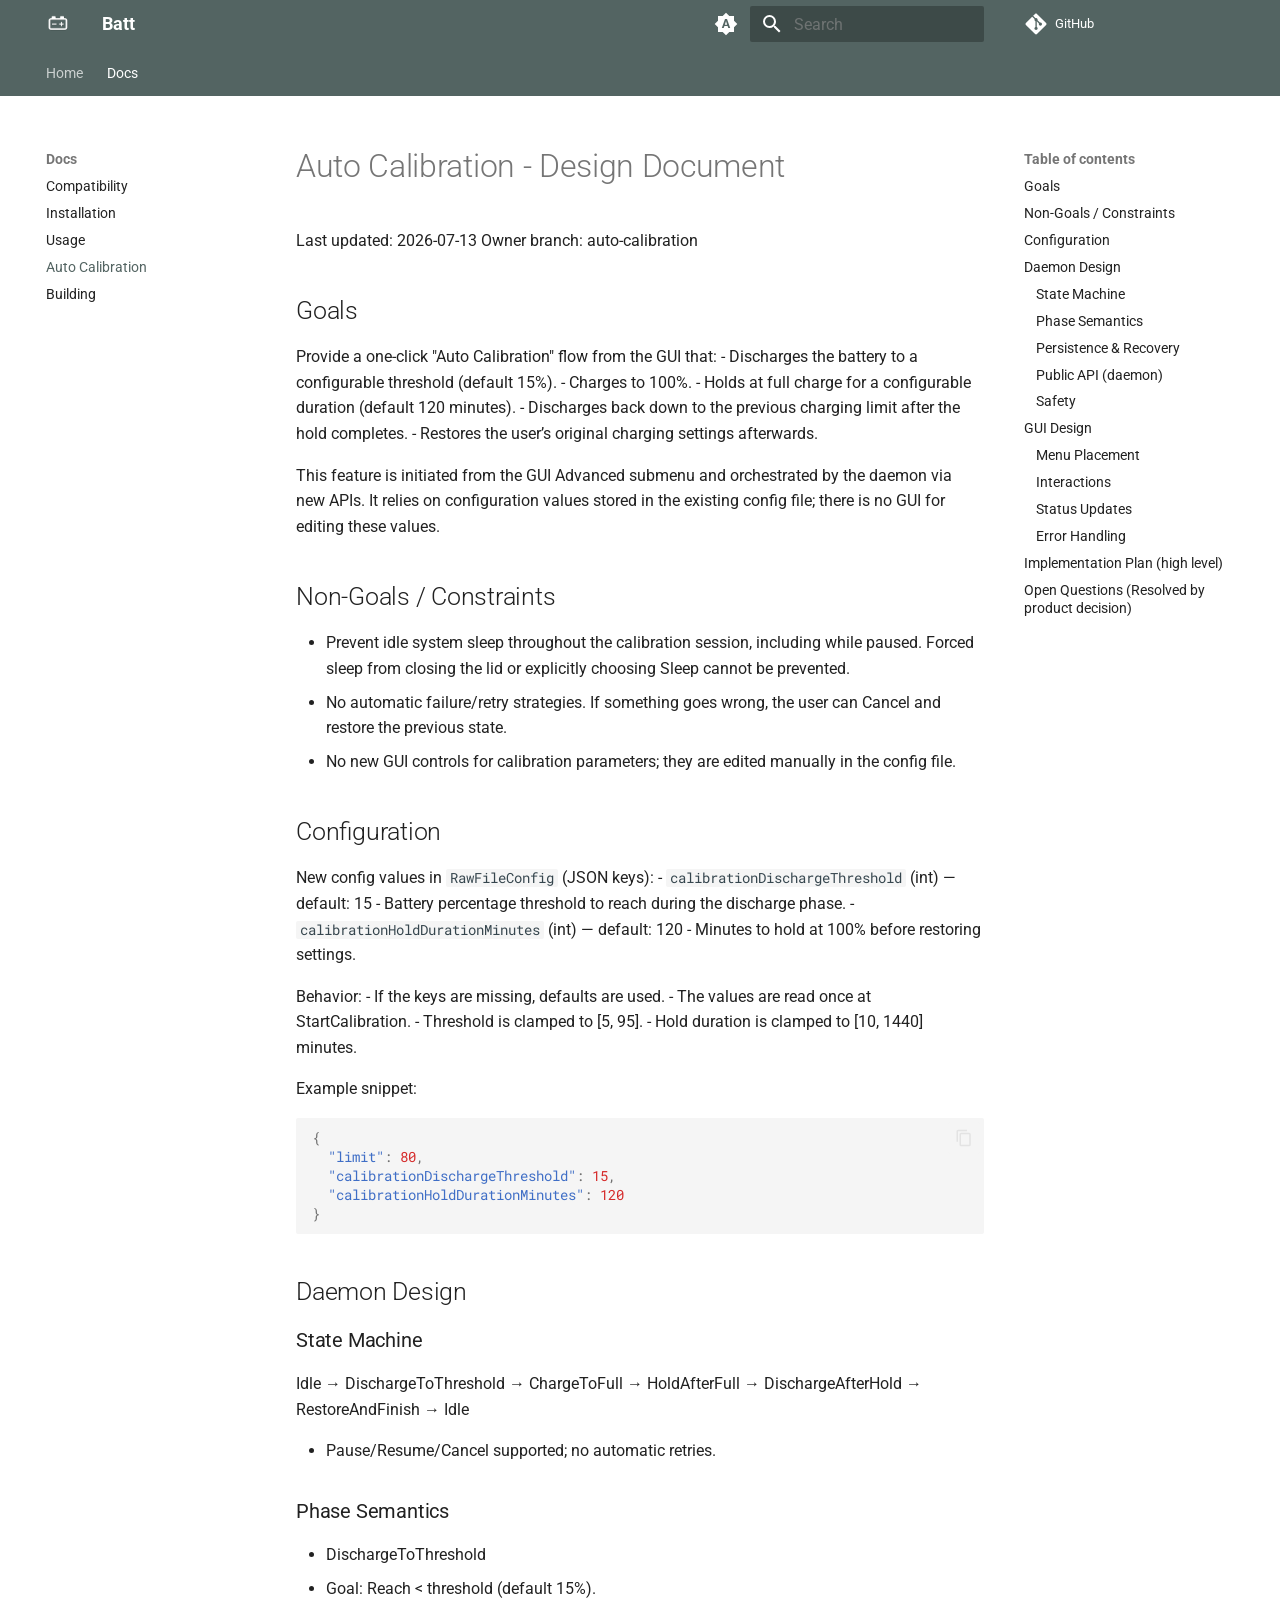
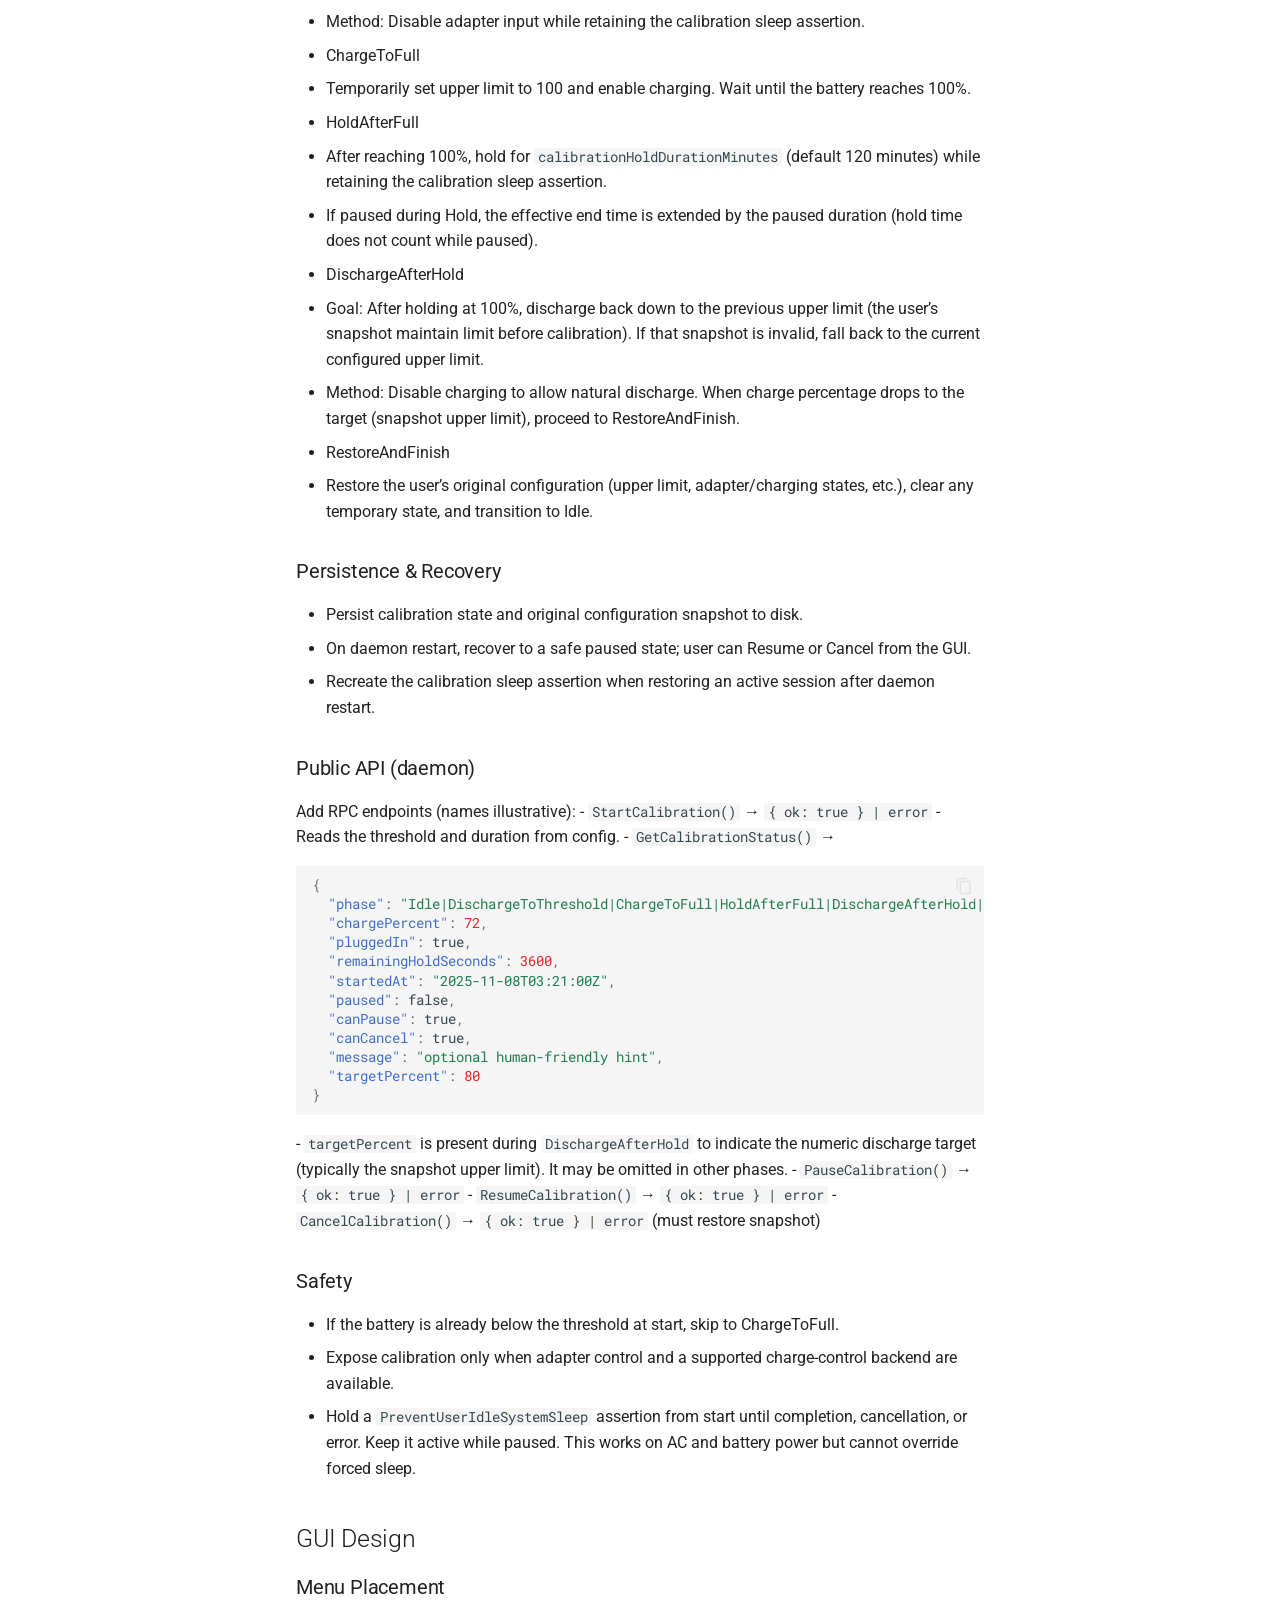
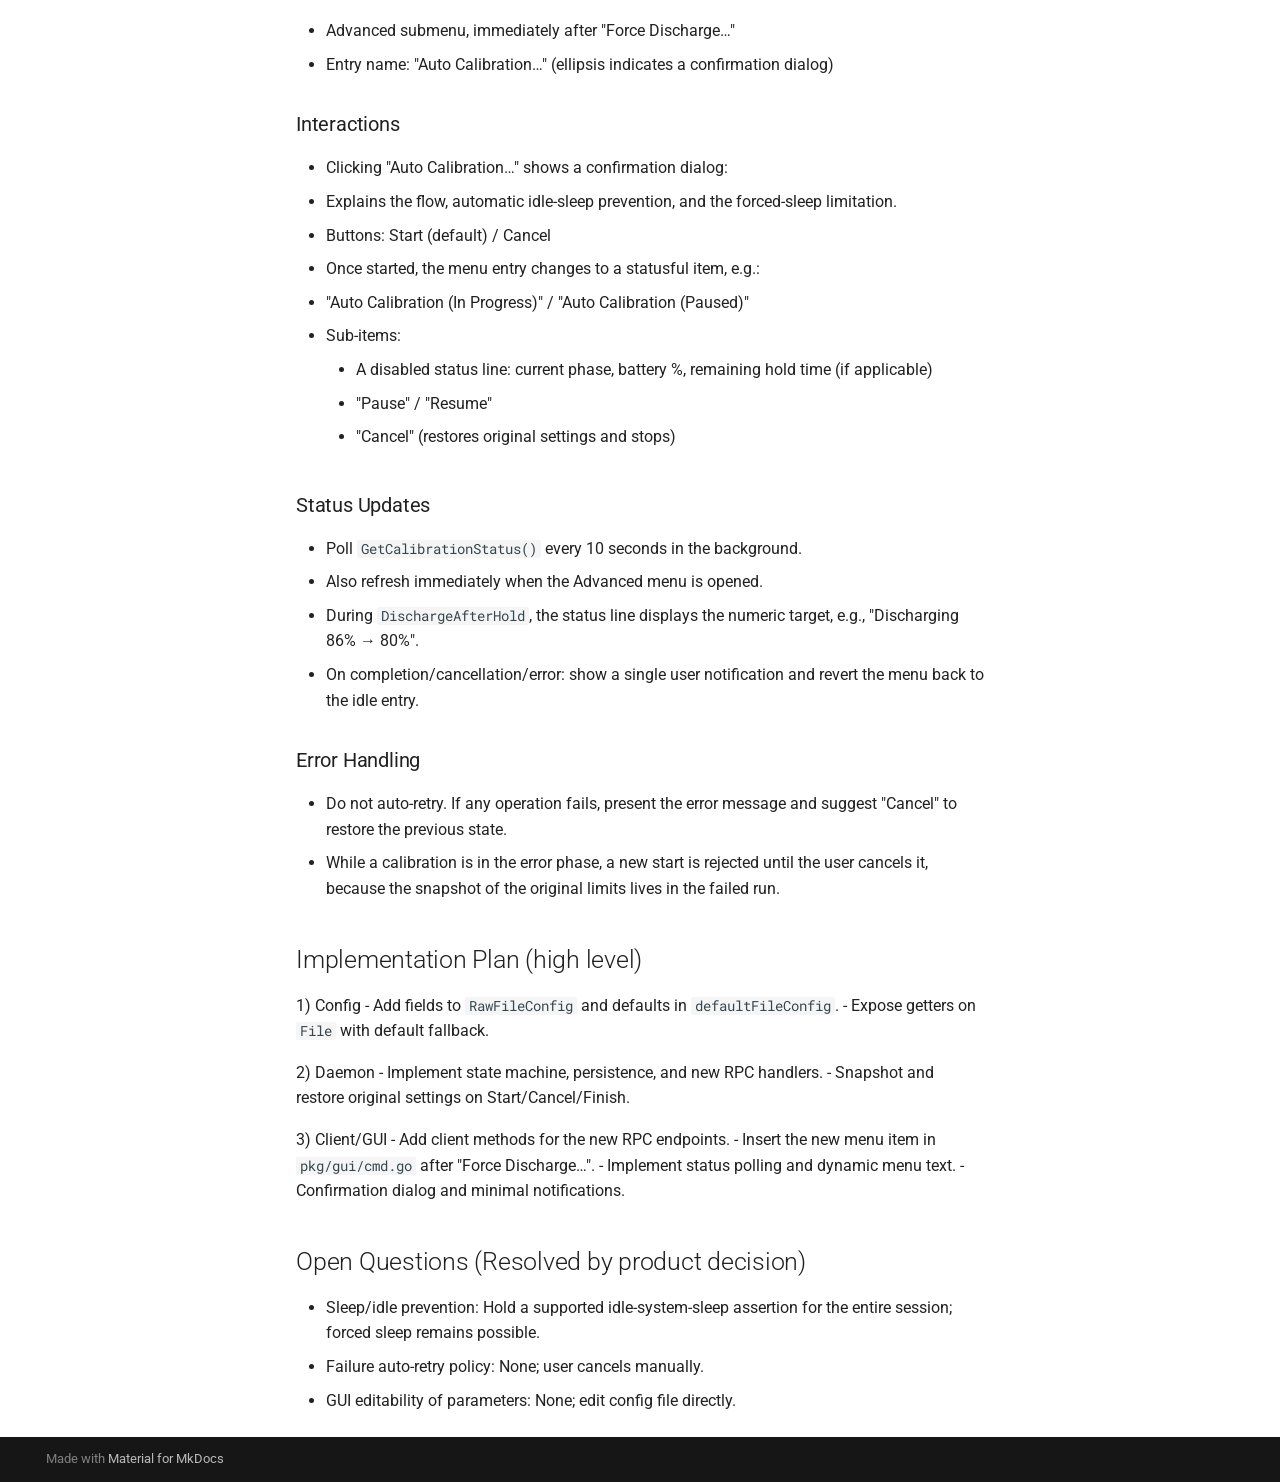
==== auto-calibration/index.html @ 2cc10c05 "Deployed d379f4d with MkDocs version: 1.6.1" ====
<!doctype html>
<html lang="en" class="no-js">
  <head>
    
      <meta charset="utf-8">
      <meta name="viewport" content="width=device-width,initial-scale=1">
      
        <meta name="description" content="Batt Docs">
      
      
        <meta name="author" content="charlie0129">
      
      
      
        <link rel="prev" href="../usage/">
      
      
        <link rel="next" href="../building/">
      
      
        
      
      
      <link rel="icon" href="../assets/icon.png">
      <meta name="generator" content="mkdocs-1.6.1, mkdocs-material-9.8.0">
    
    
      
        <title>Auto Calibration - Batt</title>
      
    
    
      <link rel="stylesheet" href="../assets/stylesheets/main.57a0d79d.min.css">
      
        
        <link rel="stylesheet" href="../assets/stylesheets/palette.fb2fffe2.min.css">
      
      


    
    
      
    
    
      
        
        
        <link rel="preconnect" href="https://fonts.gstatic.com" crossorigin>
        <link rel="stylesheet" href="https://fonts.googleapis.com/css?family=Roboto:300,300i,400,400i,700,700i%7CRoboto+Mono:400,400i,700,700i&display=fallback">
        <style>:root{--md-text-font:"Roboto";--md-code-font:"Roboto Mono"}</style>
      
    
    
      <link rel="stylesheet" href="../assets/stylesheets/extra.css">
    
    <script>__md_scope=new URL("..",location),__md_hash=e=>[...e].reduce(((e,_)=>(e<<5)-e+_.charCodeAt(0)),0),__md_get=(e,_=localStorage,t=__md_scope)=>JSON.parse(_.getItem(t.pathname+"."+e)),__md_set=(e,_,t=localStorage,a=__md_scope)=>{try{t.setItem(a.pathname+"."+e,JSON.stringify(_))}catch(e){}}</script>
    
      

    
    
  </head>
  
  
    
    
      
    
    
    
    
    <body dir="ltr" data-md-color-scheme="default" data-md-color-primary="custom" data-md-color-accent="custom">
  
    
    <input class="md-toggle" data-md-toggle="drawer" type="checkbox" id="__drawer" autocomplete="off">
    <input class="md-toggle" data-md-toggle="search" type="checkbox" id="__search" autocomplete="off">
    <label class="md-overlay" for="__drawer"></label>
    <div data-md-component="skip">
      
        
        <a href="#auto-calibration-design-document" class="md-skip">
          Skip to content
        </a>
      
    </div>
    <div data-md-component="announce">
      
    </div>
    
    
      

<header class="md-header" data-md-component="header">
  <nav class="md-header__inner md-grid" aria-label="Header">
    <a href=".." title="Batt" class="md-header__button md-logo" aria-label="Batt" data-md-component="logo">
      
  <img src="../assets/icon.png" alt="logo">

    </a>
    <label class="md-header__button md-icon" for="__drawer">
      
      <svg xmlns="http://www.w3.org/2000/svg" viewBox="0 0 24 24"><path d="M3 6h18v2H3zm0 5h18v2H3zm0 5h18v2H3z"/></svg>
    </label>
    <div class="md-header__title" data-md-component="header-title">
      <div class="md-header__ellipsis">
        <div class="md-header__topic">
          <span class="md-ellipsis">
            Batt
          </span>
        </div>
        <div class="md-header__topic" data-md-component="header-topic">
          <span class="md-ellipsis">
            
              Auto Calibration
            
          </span>
        </div>
      </div>
    </div>
    
      
        <form class="md-header__option" data-md-component="palette">
  
    
    
    
    <input class="md-option" data-md-color-media="(prefers-color-scheme)" data-md-color-scheme="default" data-md-color-primary="custom" data-md-color-accent="custom"  aria-label="Switch to light mode"  type="radio" name="__palette" id="__palette_0">
    
      <label class="md-header__button md-icon" title="Switch to light mode" for="__palette_1" hidden>
        <svg xmlns="http://www.w3.org/2000/svg" viewBox="0 0 24 24"><path d="m14.3 16-.7-2h-3.2l-.7 2H7.8L11 7h2l3.2 9zM20 8.69V4h-4.69L12 .69 8.69 4H4v4.69L.69 12 4 15.31V20h4.69L12 23.31 15.31 20H20v-4.69L23.31 12zm-9.15 3.96h2.3L12 9z"/></svg>
      </label>
    
  
    
    
    
    <input class="md-option" data-md-color-media="(prefers-color-scheme: light)" data-md-color-scheme="default" data-md-color-primary="custom" data-md-color-accent="custom"  aria-label="Switch to dark mode"  type="radio" name="__palette" id="__palette_1">
    
      <label class="md-header__button md-icon" title="Switch to dark mode" for="__palette_2" hidden>
        <svg xmlns="http://www.w3.org/2000/svg" viewBox="0 0 24 24"><path d="M12 8a4 4 0 0 0-4 4 4 4 0 0 0 4 4 4 4 0 0 0 4-4 4 4 0 0 0-4-4m0 10a6 6 0 0 1-6-6 6 6 0 0 1 6-6 6 6 0 0 1 6 6 6 6 0 0 1-6 6m8-9.31V4h-4.69L12 .69 8.69 4H4v4.69L.69 12 4 15.31V20h4.69L12 23.31 15.31 20H20v-4.69L23.31 12z"/></svg>
      </label>
    
  
    
    
    
    <input class="md-option" data-md-color-media="(prefers-color-scheme: dark)" data-md-color-scheme="batt" data-md-color-primary="custom" data-md-color-accent="custom"  aria-label="Switch to system preference"  type="radio" name="__palette" id="__palette_2">
    
      <label class="md-header__button md-icon" title="Switch to system preference" for="__palette_0" hidden>
        <svg xmlns="http://www.w3.org/2000/svg" viewBox="0 0 24 24"><path d="M12 18c-.89 0-1.74-.2-2.5-.55C11.56 16.5 13 14.42 13 12s-1.44-4.5-3.5-5.45C10.26 6.2 11.11 6 12 6a6 6 0 0 1 6 6 6 6 0 0 1-6 6m8-9.31V4h-4.69L12 .69 8.69 4H4v4.69L.69 12 4 15.31V20h4.69L12 23.31 15.31 20H20v-4.69L23.31 12z"/></svg>
      </label>
    
  
</form>
      
    
    
      <script>var palette=__md_get("__palette");if(palette&&palette.color){if("(prefers-color-scheme)"===palette.color.media){var media=matchMedia("(prefers-color-scheme: light)"),input=document.querySelector(media.matches?"[data-md-color-media='(prefers-color-scheme: light)']":"[data-md-color-media='(prefers-color-scheme: dark)']");palette.color.media=input.getAttribute("data-md-color-media"),palette.color.scheme=input.getAttribute("data-md-color-scheme"),palette.color.primary=input.getAttribute("data-md-color-primary"),palette.color.accent=input.getAttribute("data-md-color-accent")}for(var[key,value]of Object.entries(palette.color))document.body.setAttribute("data-md-color-"+key,value)}</script>
    
    
    
      
      
        <label class="md-header__button md-icon" for="__search">
          
          <svg xmlns="http://www.w3.org/2000/svg" viewBox="0 0 24 24"><path d="M9.5 3A6.5 6.5 0 0 1 16 9.5c0 1.61-.59 3.09-1.56 4.23l.27.27h.79l5 5-1.5 1.5-5-5v-.79l-.27-.27A6.52 6.52 0 0 1 9.5 16 6.5 6.5 0 0 1 3 9.5 6.5 6.5 0 0 1 9.5 3m0 2C7 5 5 7 5 9.5S7 14 9.5 14 14 12 14 9.5 12 5 9.5 5"/></svg>
        </label>
        <div class="md-search" data-md-component="search" role="dialog">
  <label class="md-search__overlay" for="__search"></label>
  <div class="md-search__inner" role="search">
    <form class="md-search__form" name="search">
      <input type="text" class="md-search__input" name="query" aria-label="Search" placeholder="Search" autocapitalize="off" autocorrect="off" autocomplete="off" spellcheck="false" data-md-component="search-query" required>
      <label class="md-search__icon md-icon" for="__search">
        
        <svg xmlns="http://www.w3.org/2000/svg" viewBox="0 0 24 24"><path d="M9.5 3A6.5 6.5 0 0 1 16 9.5c0 1.61-.59 3.09-1.56 4.23l.27.27h.79l5 5-1.5 1.5-5-5v-.79l-.27-.27A6.52 6.52 0 0 1 9.5 16 6.5 6.5 0 0 1 3 9.5 6.5 6.5 0 0 1 9.5 3m0 2C7 5 5 7 5 9.5S7 14 9.5 14 14 12 14 9.5 12 5 9.5 5"/></svg>
        
        <svg xmlns="http://www.w3.org/2000/svg" viewBox="0 0 24 24"><path d="M20 11v2H8l5.5 5.5-1.42 1.42L4.16 12l7.92-7.92L13.5 5.5 8 11z"/></svg>
      </label>
      <nav class="md-search__options" aria-label="Search">
        
        <button type="reset" class="md-search__icon md-icon" title="Clear" aria-label="Clear" tabindex="-1">
          
          <svg xmlns="http://www.w3.org/2000/svg" viewBox="0 0 24 24"><path d="M19 6.41 17.59 5 12 10.59 6.41 5 5 6.41 10.59 12 5 17.59 6.41 19 12 13.41 17.59 19 19 17.59 13.41 12z"/></svg>
        </button>
      </nav>
      
        <div class="md-search__suggest" data-md-component="search-suggest"></div>
      
    </form>
    <div class="md-search__output">
      <div class="md-search__scrollwrap" tabindex="0" data-md-scrollfix>
        <div class="md-search-result" data-md-component="search-result">
          <div class="md-search-result__meta">
            Initializing search
          </div>
          <ol class="md-search-result__list" role="presentation"></ol>
        </div>
      </div>
    </div>
  </div>
</div>
      
    
    
      <div class="md-header__source">
        <a href="https://github.com/charlie0129/batt" title="Go to repository" class="md-source" data-md-component="source">
  <div class="md-source__icon md-icon">
    
    <svg xmlns="http://www.w3.org/2000/svg" viewBox="0 0 448 512"><!--! Font Awesome Free 7.1.0 by @fontawesome - https://fontawesome.com License - https://fontawesome.com/license/free (Icons: CC BY 4.0, Fonts: SIL OFL 1.1, Code: MIT License) Copyright 2025 Fonticons, Inc.--><path d="M439.6 236.1 244 40.5c-5.4-5.5-12.8-8.5-20.4-8.5s-15 3-20.4 8.4L162.5 81l51.5 51.5c27.1-9.1 52.7 16.8 43.4 43.7l49.7 49.7c34.2-11.8 61.2 31 35.5 56.7-26.5 26.5-70.2-2.9-56-37.3L240.3 199v121.9c25.3 12.5 22.3 41.8 9.1 55-6.4 6.4-15.2 10.1-24.3 10.1s-17.8-3.6-24.3-10.1c-17.6-17.6-11.1-46.9 11.2-56v-123c-20.8-8.5-24.6-30.7-18.6-45L142.6 101 8.5 235.1C3 240.6 0 247.9 0 255.5s3 15 8.5 20.4l195.6 195.7c5.4 5.4 12.7 8.4 20.4 8.4s15-3 20.4-8.4l194.7-194.7c5.4-5.4 8.4-12.8 8.4-20.4s-3-15-8.4-20.4"/></svg>
  </div>
  <div class="md-source__repository">
    GitHub
  </div>
</a>
      </div>
    
  </nav>
  
</header>
    
    <div class="md-container" data-md-component="container">
      
      
        
          
            
<nav class="md-tabs" aria-label="Tabs" data-md-component="tabs">
  <div class="md-grid">
    <ul class="md-tabs__list">
      
        
  
  
  
  
    
    
      <li class="md-tabs__item">
        <a href=".." class="md-tabs__link">
          
  
  
  Home

        </a>
      </li>
    
  

      
        
  
  
  
    
  
  
    
    
      <li class="md-tabs__item md-tabs__item--active">
        <a href="../compatibility/" class="md-tabs__link">
          
  
  
  Docs

        </a>
      </li>
    
  

      
    </ul>
  </div>
</nav>
          
        
      
      <main class="md-main" data-md-component="main">
        <div class="md-main__inner md-grid">
          
            
              
              <div class="md-sidebar md-sidebar--primary" data-md-component="sidebar" data-md-type="navigation" >
                <div class="md-sidebar__scrollwrap">
                  <div class="md-sidebar__inner">
                    


  


<nav class="md-nav md-nav--primary md-nav--lifted" aria-label="Navigation" data-md-level="0">
  <label class="md-nav__title" for="__drawer">
    <a href=".." title="Batt" class="md-nav__button md-logo" aria-label="Batt" data-md-component="logo">
      
  <img src="../assets/icon.png" alt="logo">

    </a>
    Batt
  </label>
  
    <div class="md-nav__source">
      <a href="https://github.com/charlie0129/batt" title="Go to repository" class="md-source" data-md-component="source">
  <div class="md-source__icon md-icon">
    
    <svg xmlns="http://www.w3.org/2000/svg" viewBox="0 0 448 512"><!--! Font Awesome Free 7.1.0 by @fontawesome - https://fontawesome.com License - https://fontawesome.com/license/free (Icons: CC BY 4.0, Fonts: SIL OFL 1.1, Code: MIT License) Copyright 2025 Fonticons, Inc.--><path d="M439.6 236.1 244 40.5c-5.4-5.5-12.8-8.5-20.4-8.5s-15 3-20.4 8.4L162.5 81l51.5 51.5c27.1-9.1 52.7 16.8 43.4 43.7l49.7 49.7c34.2-11.8 61.2 31 35.5 56.7-26.5 26.5-70.2-2.9-56-37.3L240.3 199v121.9c25.3 12.5 22.3 41.8 9.1 55-6.4 6.4-15.2 10.1-24.3 10.1s-17.8-3.6-24.3-10.1c-17.6-17.6-11.1-46.9 11.2-56v-123c-20.8-8.5-24.6-30.7-18.6-45L142.6 101 8.5 235.1C3 240.6 0 247.9 0 255.5s3 15 8.5 20.4l195.6 195.7c5.4 5.4 12.7 8.4 20.4 8.4s15-3 20.4-8.4l194.7-194.7c5.4-5.4 8.4-12.8 8.4-20.4s-3-15-8.4-20.4"/></svg>
  </div>
  <div class="md-source__repository">
    GitHub
  </div>
</a>
    </div>
  
  <ul class="md-nav__list" data-md-scrollfix>
    
      
      
  
  
  
  
    
    
    
    
      
      
        
      
    
    
    <li class="md-nav__item md-nav__item--nested">
      
        
        
        <input class="md-nav__toggle md-toggle " type="checkbox" id="__nav_1" >
        
          
          <label class="md-nav__link" for="__nav_1" id="__nav_1_label" tabindex="0">
            
  
  
  <span class="md-ellipsis">
    
  
    Home
  

    
  </span>
  
  

            <span class="md-nav__icon md-icon"></span>
          </label>
        
        <nav class="md-nav" data-md-level="1" aria-labelledby="__nav_1_label" aria-expanded="false">
          <label class="md-nav__title" for="__nav_1">
            <span class="md-nav__icon md-icon"></span>
            
  
    Home
  

          </label>
          <ul class="md-nav__list" data-md-scrollfix>
            
              
                
  
  
  
  
    <li class="md-nav__item">
      <a href=".." class="md-nav__link">
        
  
  
  <span class="md-ellipsis">
    
  
    Batt
  

    
  </span>
  
  

      </a>
    </li>
  

              
            
              
                
  
  
  
  
    <li class="md-nav__item">
      <a href="../compatibility/" class="md-nav__link">
        
  
  
  <span class="md-ellipsis">
    
  
    Compatibility
  

    
  </span>
  
  

      </a>
    </li>
  

              
            
              
                
  
  
  
  
    <li class="md-nav__item">
      <a href="../installation/" class="md-nav__link">
        
  
  
  <span class="md-ellipsis">
    
  
    Installation
  

    
  </span>
  
  

      </a>
    </li>
  

              
            
              
                
  
  
  
  
    <li class="md-nav__item">
      <a href="../usage/" class="md-nav__link">
        
  
  
  <span class="md-ellipsis">
    
  
    Usage
  

    
  </span>
  
  

      </a>
    </li>
  

              
            
              
                
  
  
  
  
    <li class="md-nav__item">
      <a href="../building/" class="md-nav__link">
        
  
  
  <span class="md-ellipsis">
    
  
    Building
  

    
  </span>
  
  

      </a>
    </li>
  

              
            
              
                
  
  
  
  
    <li class="md-nav__item">
      <a href="../faq/" class="md-nav__link">
        
  
  
  <span class="md-ellipsis">
    
  
    FAQ
  

    
  </span>
  
  

      </a>
    </li>
  

              
            
              
                
  
  
  
  
    <li class="md-nav__item">
      <a href="../comparison/" class="md-nav__link">
        
  
  
  <span class="md-ellipsis">
    
  
    Comparison
  

    
  </span>
  
  

      </a>
    </li>
  

              
            
          </ul>
        </nav>
      
    </li>
  

    
      
      
  
  
    
  
  
  
    
    
    
    
      
        
        
      
      
        
      
    
    
    <li class="md-nav__item md-nav__item--active md-nav__item--section md-nav__item--nested">
      
        
        
        <input class="md-nav__toggle md-toggle " type="checkbox" id="__nav_2" checked>
        
          
          <label class="md-nav__link" for="__nav_2" id="__nav_2_label" tabindex="">
            
  
  
  <span class="md-ellipsis">
    
  
    Docs
  

    
  </span>
  
  

            <span class="md-nav__icon md-icon"></span>
          </label>
        
        <nav class="md-nav" data-md-level="1" aria-labelledby="__nav_2_label" aria-expanded="true">
          <label class="md-nav__title" for="__nav_2">
            <span class="md-nav__icon md-icon"></span>
            
  
    Docs
  

          </label>
          <ul class="md-nav__list" data-md-scrollfix>
            
              
                
  
  
  
  
    <li class="md-nav__item">
      <a href="../compatibility/" class="md-nav__link">
        
  
  
  <span class="md-ellipsis">
    
  
    Compatibility
  

    
  </span>
  
  

      </a>
    </li>
  

              
            
              
                
  
  
  
  
    <li class="md-nav__item">
      <a href="../installation/" class="md-nav__link">
        
  
  
  <span class="md-ellipsis">
    
  
    Installation
  

    
  </span>
  
  

      </a>
    </li>
  

              
            
              
                
  
  
  
  
    <li class="md-nav__item">
      <a href="../usage/" class="md-nav__link">
        
  
  
  <span class="md-ellipsis">
    
  
    Usage
  

    
  </span>
  
  

      </a>
    </li>
  

              
            
              
                
  
  
    
  
  
  
    <li class="md-nav__item md-nav__item--active">
      
      <input class="md-nav__toggle md-toggle" type="checkbox" id="__toc">
      
      
        
      
      
        <label class="md-nav__link md-nav__link--active" for="__toc">
          
  
  
  <span class="md-ellipsis">
    
  
    Auto Calibration
  

    
  </span>
  
  

          <span class="md-nav__icon md-icon"></span>
        </label>
      
      <a href="./" class="md-nav__link md-nav__link--active">
        
  
  
  <span class="md-ellipsis">
    
  
    Auto Calibration
  

    
  </span>
  
  

      </a>
      
        

<nav class="md-nav md-nav--secondary" aria-label="Table of contents">
  
  
  
    
  
  
    <label class="md-nav__title" for="__toc">
      <span class="md-nav__icon md-icon"></span>
      Table of contents
    </label>
    <ul class="md-nav__list" data-md-component="toc" data-md-scrollfix>
      
        <li class="md-nav__item">
  <a href="#goals" class="md-nav__link">
    <span class="md-ellipsis">
      
        Goals
      
    </span>
  </a>
  
</li>
      
        <li class="md-nav__item">
  <a href="#non-goals-constraints" class="md-nav__link">
    <span class="md-ellipsis">
      
        Non-Goals / Constraints
      
    </span>
  </a>
  
</li>
      
        <li class="md-nav__item">
  <a href="#configuration" class="md-nav__link">
    <span class="md-ellipsis">
      
        Configuration
      
    </span>
  </a>
  
</li>
      
        <li class="md-nav__item">
  <a href="#daemon-design" class="md-nav__link">
    <span class="md-ellipsis">
      
        Daemon Design
      
    </span>
  </a>
  
    <nav class="md-nav" aria-label="Daemon Design">
      <ul class="md-nav__list">
        
          <li class="md-nav__item">
  <a href="#state-machine" class="md-nav__link">
    <span class="md-ellipsis">
      
        State Machine
      
    </span>
  </a>
  
</li>
        
          <li class="md-nav__item">
  <a href="#phase-semantics" class="md-nav__link">
    <span class="md-ellipsis">
      
        Phase Semantics
      
    </span>
  </a>
  
</li>
        
          <li class="md-nav__item">
  <a href="#persistence-recovery" class="md-nav__link">
    <span class="md-ellipsis">
      
        Persistence &amp; Recovery
      
    </span>
  </a>
  
</li>
        
          <li class="md-nav__item">
  <a href="#public-api-daemon" class="md-nav__link">
    <span class="md-ellipsis">
      
        Public API (daemon)
      
    </span>
  </a>
  
</li>
        
          <li class="md-nav__item">
  <a href="#safety" class="md-nav__link">
    <span class="md-ellipsis">
      
        Safety
      
    </span>
  </a>
  
</li>
        
      </ul>
    </nav>
  
</li>
      
        <li class="md-nav__item">
  <a href="#gui-design" class="md-nav__link">
    <span class="md-ellipsis">
      
        GUI Design
      
    </span>
  </a>
  
    <nav class="md-nav" aria-label="GUI Design">
      <ul class="md-nav__list">
        
          <li class="md-nav__item">
  <a href="#menu-placement" class="md-nav__link">
    <span class="md-ellipsis">
      
        Menu Placement
      
    </span>
  </a>
  
</li>
        
          <li class="md-nav__item">
  <a href="#interactions" class="md-nav__link">
    <span class="md-ellipsis">
      
        Interactions
      
    </span>
  </a>
  
</li>
        
          <li class="md-nav__item">
  <a href="#status-updates" class="md-nav__link">
    <span class="md-ellipsis">
      
        Status Updates
      
    </span>
  </a>
  
</li>
        
          <li class="md-nav__item">
  <a href="#error-handling" class="md-nav__link">
    <span class="md-ellipsis">
      
        Error Handling
      
    </span>
  </a>
  
</li>
        
      </ul>
    </nav>
  
</li>
      
        <li class="md-nav__item">
  <a href="#implementation-plan-high-level" class="md-nav__link">
    <span class="md-ellipsis">
      
        Implementation Plan (high level)
      
    </span>
  </a>
  
</li>
      
        <li class="md-nav__item">
  <a href="#open-questions-resolved-by-product-decision" class="md-nav__link">
    <span class="md-ellipsis">
      
        Open Questions (Resolved by product decision)
      
    </span>
  </a>
  
</li>
      
    </ul>
  
</nav>
      
    </li>
  

              
            
              
                
  
  
  
  
    <li class="md-nav__item">
      <a href="../building/" class="md-nav__link">
        
  
  
  <span class="md-ellipsis">
    
  
    Building
  

    
  </span>
  
  

      </a>
    </li>
  

              
            
          </ul>
        </nav>
      
    </li>
  

    
  </ul>
</nav>
                  </div>
                </div>
              </div>
            
            
              
              <div class="md-sidebar md-sidebar--secondary" data-md-component="sidebar" data-md-type="toc" >
                <div class="md-sidebar__scrollwrap">
                  <div class="md-sidebar__inner">
                    

<nav class="md-nav md-nav--secondary" aria-label="Table of contents">
  
  
  
    
  
  
    <label class="md-nav__title" for="__toc">
      <span class="md-nav__icon md-icon"></span>
      Table of contents
    </label>
    <ul class="md-nav__list" data-md-component="toc" data-md-scrollfix>
      
        <li class="md-nav__item">
  <a href="#goals" class="md-nav__link">
    <span class="md-ellipsis">
      
        Goals
      
    </span>
  </a>
  
</li>
      
        <li class="md-nav__item">
  <a href="#non-goals-constraints" class="md-nav__link">
    <span class="md-ellipsis">
      
        Non-Goals / Constraints
      
    </span>
  </a>
  
</li>
      
        <li class="md-nav__item">
  <a href="#configuration" class="md-nav__link">
    <span class="md-ellipsis">
      
        Configuration
      
    </span>
  </a>
  
</li>
      
        <li class="md-nav__item">
  <a href="#daemon-design" class="md-nav__link">
    <span class="md-ellipsis">
      
        Daemon Design
      
    </span>
  </a>
  
    <nav class="md-nav" aria-label="Daemon Design">
      <ul class="md-nav__list">
        
          <li class="md-nav__item">
  <a href="#state-machine" class="md-nav__link">
    <span class="md-ellipsis">
      
        State Machine
      
    </span>
  </a>
  
</li>
        
          <li class="md-nav__item">
  <a href="#phase-semantics" class="md-nav__link">
    <span class="md-ellipsis">
      
        Phase Semantics
      
    </span>
  </a>
  
</li>
        
          <li class="md-nav__item">
  <a href="#persistence-recovery" class="md-nav__link">
    <span class="md-ellipsis">
      
        Persistence &amp; Recovery
      
    </span>
  </a>
  
</li>
        
          <li class="md-nav__item">
  <a href="#public-api-daemon" class="md-nav__link">
    <span class="md-ellipsis">
      
        Public API (daemon)
      
    </span>
  </a>
  
</li>
        
          <li class="md-nav__item">
  <a href="#safety" class="md-nav__link">
    <span class="md-ellipsis">
      
        Safety
      
    </span>
  </a>
  
</li>
        
      </ul>
    </nav>
  
</li>
      
        <li class="md-nav__item">
  <a href="#gui-design" class="md-nav__link">
    <span class="md-ellipsis">
      
        GUI Design
      
    </span>
  </a>
  
    <nav class="md-nav" aria-label="GUI Design">
      <ul class="md-nav__list">
        
          <li class="md-nav__item">
  <a href="#menu-placement" class="md-nav__link">
    <span class="md-ellipsis">
      
        Menu Placement
      
    </span>
  </a>
  
</li>
        
          <li class="md-nav__item">
  <a href="#interactions" class="md-nav__link">
    <span class="md-ellipsis">
      
        Interactions
      
    </span>
  </a>
  
</li>
        
          <li class="md-nav__item">
  <a href="#status-updates" class="md-nav__link">
    <span class="md-ellipsis">
      
        Status Updates
      
    </span>
  </a>
  
</li>
        
          <li class="md-nav__item">
  <a href="#error-handling" class="md-nav__link">
    <span class="md-ellipsis">
      
        Error Handling
      
    </span>
  </a>
  
</li>
        
      </ul>
    </nav>
  
</li>
      
        <li class="md-nav__item">
  <a href="#implementation-plan-high-level" class="md-nav__link">
    <span class="md-ellipsis">
      
        Implementation Plan (high level)
      
    </span>
  </a>
  
</li>
      
        <li class="md-nav__item">
  <a href="#open-questions-resolved-by-product-decision" class="md-nav__link">
    <span class="md-ellipsis">
      
        Open Questions (Resolved by product decision)
      
    </span>
  </a>
  
</li>
      
    </ul>
  
</nav>
                  </div>
                </div>
              </div>
            
          
          
            <div class="md-content" data-md-component="content">
              
              <article class="md-content__inner md-typeset">
                
                  


  
  


<h1 id="auto-calibration-design-document">Auto Calibration - Design Document<a class="headerlink" href="#auto-calibration-design-document" title="Permanent link">&para;</a></h1>
<p>Last updated: 2026-07-13
Owner branch: auto-calibration</p>
<h2 id="goals">Goals<a class="headerlink" href="#goals" title="Permanent link">&para;</a></h2>
<p>Provide a one-click "Auto Calibration" flow from the GUI that:
- Discharges the battery to a configurable threshold (default 15%).
- Charges to 100%.
- Holds at full charge for a configurable duration (default 120 minutes).
- Discharges back down to the previous charging limit after the hold completes.
- Restores the user’s original charging settings afterwards.</p>
<p>This feature is initiated from the GUI Advanced submenu and orchestrated by the daemon via new APIs. It relies on configuration values stored in the existing config file; there is no GUI for editing these values.</p>
<h2 id="non-goals-constraints">Non-Goals / Constraints<a class="headerlink" href="#non-goals-constraints" title="Permanent link">&para;</a></h2>
<ul>
<li>Prevent idle system sleep throughout the calibration session, including while paused. Forced sleep from closing the lid or explicitly choosing Sleep cannot be prevented.</li>
<li>No automatic failure/retry strategies. If something goes wrong, the user can Cancel and restore the previous state.</li>
<li>No new GUI controls for calibration parameters; they are edited manually in the config file.</li>
</ul>
<h2 id="configuration">Configuration<a class="headerlink" href="#configuration" title="Permanent link">&para;</a></h2>
<p>New config values in <code>RawFileConfig</code> (JSON keys):
- <code>calibrationDischargeThreshold</code> (int) — default: 15
  - Battery percentage threshold to reach during the discharge phase.
- <code>calibrationHoldDurationMinutes</code> (int) — default: 120
  - Minutes to hold at 100% before restoring settings.</p>
<p>Behavior:
- If the keys are missing, defaults are used.
- The values are read once at StartCalibration.
- Threshold is clamped to [5, 95].
- Hold duration is clamped to [10, 1440] minutes.</p>
<p>Example snippet:
<div class="highlight"><pre><span></span><code><span class="p">{</span>
<span class="w">  </span><span class="nt">"limit"</span><span class="p">:</span><span class="w"> </span><span class="mi">80</span><span class="p">,</span>
<span class="w">  </span><span class="nt">"calibrationDischargeThreshold"</span><span class="p">:</span><span class="w"> </span><span class="mi">15</span><span class="p">,</span>
<span class="w">  </span><span class="nt">"calibrationHoldDurationMinutes"</span><span class="p">:</span><span class="w"> </span><span class="mi">120</span>
<span class="p">}</span>
</code></pre></div></p>
<h2 id="daemon-design">Daemon Design<a class="headerlink" href="#daemon-design" title="Permanent link">&para;</a></h2>
<h3 id="state-machine">State Machine<a class="headerlink" href="#state-machine" title="Permanent link">&para;</a></h3>
<p>Idle → DischargeToThreshold → ChargeToFull → HoldAfterFull → DischargeAfterHold → RestoreAndFinish → Idle</p>
<ul>
<li>Pause/Resume/Cancel supported; no automatic retries.</li>
</ul>
<h3 id="phase-semantics">Phase Semantics<a class="headerlink" href="#phase-semantics" title="Permanent link">&para;</a></h3>
<ul>
<li>DischargeToThreshold</li>
<li>Goal: Reach &lt; threshold (default 15%).</li>
<li>
<p>Method: Disable adapter input while retaining the calibration sleep assertion.</p>
</li>
<li>
<p>ChargeToFull</p>
</li>
<li>
<p>Temporarily set upper limit to 100 and enable charging. Wait until the battery reaches 100%.</p>
</li>
<li>
<p>HoldAfterFull</p>
</li>
<li>After reaching 100%, hold for <code>calibrationHoldDurationMinutes</code> (default 120 minutes) while retaining the calibration sleep assertion.</li>
<li>
<p>If paused during Hold, the effective end time is extended by the paused duration (hold time does not count while paused).</p>
</li>
<li>
<p>DischargeAfterHold</p>
</li>
<li>Goal: After holding at 100%, discharge back down to the previous upper limit (the user’s snapshot maintain limit before calibration). If that snapshot is invalid, fall back to the current configured upper limit.</li>
<li>
<p>Method: Disable charging to allow natural discharge. When charge percentage drops to the target (snapshot upper limit), proceed to RestoreAndFinish.</p>
</li>
<li>
<p>RestoreAndFinish</p>
</li>
<li>Restore the user’s original configuration (upper limit, adapter/charging states, etc.), clear any temporary state, and transition to Idle.</li>
</ul>
<h3 id="persistence-recovery">Persistence &amp; Recovery<a class="headerlink" href="#persistence-recovery" title="Permanent link">&para;</a></h3>
<ul>
<li>Persist calibration state and original configuration snapshot to disk.</li>
<li>On daemon restart, recover to a safe paused state; user can Resume or Cancel from the GUI.</li>
<li>Recreate the calibration sleep assertion when restoring an active session after daemon restart.</li>
</ul>
<h3 id="public-api-daemon">Public API (daemon)<a class="headerlink" href="#public-api-daemon" title="Permanent link">&para;</a></h3>
<p>Add RPC endpoints (names illustrative):
- <code>StartCalibration()</code> → <code>{ ok: true } | error</code>
  - Reads the threshold and duration from config.
- <code>GetCalibrationStatus()</code> →
  <div class="highlight"><pre><span></span><code><span class="p">{</span>
<span class="w">  </span><span class="nt">"phase"</span><span class="p">:</span><span class="w"> </span><span class="s2">"Idle|DischargeToThreshold|ChargeToFull|HoldAfterFull|DischargeAfterHold|RestoreAndFinish|Error"</span><span class="p">,</span>
<span class="w">  </span><span class="nt">"chargePercent"</span><span class="p">:</span><span class="w"> </span><span class="mi">72</span><span class="p">,</span>
<span class="w">  </span><span class="nt">"pluggedIn"</span><span class="p">:</span><span class="w"> </span><span class="kc">true</span><span class="p">,</span>
<span class="w">  </span><span class="nt">"remainingHoldSeconds"</span><span class="p">:</span><span class="w"> </span><span class="mi">3600</span><span class="p">,</span>
<span class="w">  </span><span class="nt">"startedAt"</span><span class="p">:</span><span class="w"> </span><span class="s2">"2025-11-08T03:21:00Z"</span><span class="p">,</span>
<span class="w">  </span><span class="nt">"paused"</span><span class="p">:</span><span class="w"> </span><span class="kc">false</span><span class="p">,</span>
<span class="w">  </span><span class="nt">"canPause"</span><span class="p">:</span><span class="w"> </span><span class="kc">true</span><span class="p">,</span>
<span class="w">  </span><span class="nt">"canCancel"</span><span class="p">:</span><span class="w"> </span><span class="kc">true</span><span class="p">,</span>
<span class="w">  </span><span class="nt">"message"</span><span class="p">:</span><span class="w"> </span><span class="s2">"optional human-friendly hint"</span><span class="p">,</span>
<span class="w">  </span><span class="nt">"targetPercent"</span><span class="p">:</span><span class="w"> </span><span class="mi">80</span>
<span class="p">}</span>
</code></pre></div>
  - <code>targetPercent</code> is present during <code>DischargeAfterHold</code> to indicate the numeric discharge target (typically the snapshot upper limit). It may be omitted in other phases.
- <code>PauseCalibration()</code> → <code>{ ok: true } | error</code>
- <code>ResumeCalibration()</code> → <code>{ ok: true } | error</code>
- <code>CancelCalibration()</code> → <code>{ ok: true } | error</code> (must restore snapshot)</p>
<h3 id="safety">Safety<a class="headerlink" href="#safety" title="Permanent link">&para;</a></h3>
<ul>
<li>If the battery is already below the threshold at start, skip to ChargeToFull.</li>
<li>Expose calibration only when adapter control and a supported charge-control backend are available.</li>
<li>Hold a <code>PreventUserIdleSystemSleep</code> assertion from start until completion, cancellation, or error. Keep it active while paused. This works on AC and battery power but cannot override forced sleep.</li>
</ul>
<h2 id="gui-design">GUI Design<a class="headerlink" href="#gui-design" title="Permanent link">&para;</a></h2>
<h3 id="menu-placement">Menu Placement<a class="headerlink" href="#menu-placement" title="Permanent link">&para;</a></h3>
<ul>
<li>Advanced submenu, immediately after "Force Discharge…"</li>
<li>Entry name: "Auto Calibration…" (ellipsis indicates a confirmation dialog)</li>
</ul>
<h3 id="interactions">Interactions<a class="headerlink" href="#interactions" title="Permanent link">&para;</a></h3>
<ul>
<li>Clicking "Auto Calibration…" shows a confirmation dialog:</li>
<li>Explains the flow, automatic idle-sleep prevention, and the forced-sleep limitation.</li>
<li>
<p>Buttons: Start (default) / Cancel</p>
</li>
<li>
<p>Once started, the menu entry changes to a statusful item, e.g.:</p>
</li>
<li>"Auto Calibration (In Progress)" / "Auto Calibration (Paused)"</li>
<li>Sub-items:<ul>
<li>A disabled status line: current phase, battery %, remaining hold time (if applicable)</li>
<li>"Pause" / "Resume"</li>
<li>"Cancel" (restores original settings and stops)</li>
</ul>
</li>
</ul>
<h3 id="status-updates">Status Updates<a class="headerlink" href="#status-updates" title="Permanent link">&para;</a></h3>
<ul>
<li>Poll <code>GetCalibrationStatus()</code> every 10 seconds in the background.</li>
<li>Also refresh immediately when the Advanced menu is opened.</li>
<li>During <code>DischargeAfterHold</code>, the status line displays the numeric target, e.g., "Discharging 86% → 80%".</li>
<li>On completion/cancellation/error: show a single user notification and revert the menu back to the idle entry.</li>
</ul>
<h3 id="error-handling">Error Handling<a class="headerlink" href="#error-handling" title="Permanent link">&para;</a></h3>
<ul>
<li>Do not auto-retry. If any operation fails, present the error message and suggest "Cancel" to restore the previous state.</li>
<li>While a calibration is in the error phase, a new start is rejected until the user cancels it, because the snapshot of the original limits lives in the failed run.</li>
</ul>
<h2 id="implementation-plan-high-level">Implementation Plan (high level)<a class="headerlink" href="#implementation-plan-high-level" title="Permanent link">&para;</a></h2>
<p>1) Config
- Add fields to <code>RawFileConfig</code> and defaults in <code>defaultFileConfig</code>.
- Expose getters on <code>File</code> with default fallback.</p>
<p>2) Daemon
- Implement state machine, persistence, and new RPC handlers.
- Snapshot and restore original settings on Start/Cancel/Finish.</p>
<p>3) Client/GUI
- Add client methods for the new RPC endpoints.
- Insert the new menu item in <code>pkg/gui/cmd.go</code> after "Force Discharge…".
- Implement status polling and dynamic menu text.
- Confirmation dialog and minimal notifications.</p>
<h2 id="open-questions-resolved-by-product-decision">Open Questions (Resolved by product decision)<a class="headerlink" href="#open-questions-resolved-by-product-decision" title="Permanent link">&para;</a></h2>
<ul>
<li>Sleep/idle prevention: Hold a supported idle-system-sleep assertion for the entire session; forced sleep remains possible.</li>
<li>Failure auto-retry policy: None; user cancels manually.</li>
<li>GUI editability of parameters: None; edit config file directly.</li>
</ul>












                
              </article>
            </div>
          
          
<script>var target=document.getElementById(location.hash.slice(1));target&&target.name&&(target.checked=target.name.startsWith("__tabbed_"))</script>
        </div>
        
          <button type="button" class="md-top md-icon" data-md-component="top" hidden>
  
  <svg xmlns="http://www.w3.org/2000/svg" viewBox="0 0 24 24"><path d="M13 20h-2V8l-5.5 5.5-1.42-1.42L12 4.16l7.92 7.92-1.42 1.42L13 8z"/></svg>
  Back to top
</button>
        
      </main>
      
        <footer class="md-footer">
  
  <div class="md-footer-meta md-typeset">
    <div class="md-footer-meta__inner md-grid">
      <div class="md-copyright">
  
  
    Made with
    <a href="https://squidfunk.github.io/mkdocs-material/" target="_blank" rel="noopener">
      Material for MkDocs
    </a>
  
</div>
      
    </div>
  </div>
</footer>
      
    </div>
    <div class="md-dialog" data-md-component="dialog">
      <div class="md-dialog__inner md-typeset"></div>
    </div>
    
    
    
      
      
      <script id="__config" type="application/json">{"annotate": null, "base": "..", "features": ["navigation.tabs", "navigation.sections", "navigation.top", "content.code.copy", "search.suggest", "search.highlight"], "search": "../assets/javascripts/workers/search.a7633da7.min.js", "tags": null, "translations": {"clipboard.copied": "Copied to clipboard", "clipboard.copy": "Copy to clipboard", "search.result.more.one": "1 more on this page", "search.result.more.other": "# more on this page", "search.result.none": "No matching documents", "search.result.one": "1 matching document", "search.result.other": "# matching documents", "search.result.placeholder": "Type to start searching", "search.result.term.missing": "Missing", "select.version": "Select version"}, "version": null}</script>
    
    
      <script src="../assets/javascripts/bundle.c21346df.min.js"></script>
      
    
  </body>
</html>
---- assets/stylesheets/main.57a0d79d.min.css ----
@charset "UTF-8";html{box-sizing:border-box;-webkit-text-size-adjust:none;-moz-text-size-adjust:none;text-size-adjust:none}*,:after,:before{box-sizing:inherit}@media(prefers-reduced-motion){*,:after,:before{transition:none!important}}body{margin:0;-webkit-font-smoothing:antialiased;-moz-osx-font-smoothing:grayscale;--md-text-font-family:var(--md-text-font, _),
    -apple-system, BlinkMacSystemFont, Helvetica, Arial, sans-serif;--md-code-font-family:var(--md-code-font, _),
    SFMono-Regular, Consolas, Menlo, monospace}.md-typeset code:not(.focus-visible),a,button,input,label{-webkit-tap-highlight-color:transparent}a{color:inherit;text-decoration:none}hr{box-sizing:initial;display:block;height:.05rem;padding:0;overflow:visible;border:0}small{font-size:80%}sub,sup{line-height:1em}img{border-style:none}table{border-spacing:0;border-collapse:initial}td,th{font-weight:400;vertical-align:top}button{padding:0;margin:0;font-family:inherit;font-size:inherit;background:#0000;border:0}input{border:0;outline:none}:root{--md-primary-fg-color:#4051b5;--md-primary-fg-color--light:#5d6cc0;--md-primary-fg-color--dark:#303fa1;--md-primary-bg-color:#fff;--md-primary-bg-color--light:#ffffffb3;--md-accent-fg-color:#526cfe;--md-accent-fg-color--transparent:#526cfe1a;--md-accent-bg-color:#fff;--md-accent-bg-color--light:#ffffffb3;--md-typeset-table-sort-icon:url("data:image/svg+xml;charset=utf-8,<svg xmlns='http://www.w3.org/2000/svg' viewBox='0 0 24 24'><path d='m18 21-4-4h3V7h-3l4-4 4 4h-3v10h3M2 19v-2h10v2M2 13v-2h7v2M2 7V5h4v2z'/></svg>");--md-typeset-table-sort-icon--asc:url("data:image/svg+xml;charset=utf-8,<svg xmlns='http://www.w3.org/2000/svg' viewBox='0 0 24 24'><path d='M19 17h3l-4 4-4-4h3V3h2M2 17h10v2H2M6 5v2H2V5m0 6h7v2H2z'/></svg>");--md-typeset-table-sort-icon--desc:url("data:image/svg+xml;charset=utf-8,<svg xmlns='http://www.w3.org/2000/svg' viewBox='0 0 24 24'><path d='M19 7h3l-4-4-4 4h3v14h2M2 17h10v2H2M6 5v2H2V5m0 6h7v2H2z'/></svg>")}[data-md-color-scheme=default]{color-scheme:light}[data-md-color-scheme=default] img[src$="#gh-dark-mode-only"],[data-md-color-scheme=default] img[src$="#only-dark"]{display:none}:root,[data-md-color-scheme=default]{--md-hue:225deg;--md-default-fg-color:#000000de;--md-default-fg-color--light:#0000008a;--md-default-fg-color--lighter:#00000052;--md-default-fg-color--lightest:#00000012;--md-default-bg-color:#fff;--md-default-bg-color--light:#ffffffb3;--md-default-bg-color--lighter:#ffffff4d;--md-default-bg-color--lightest:#ffffff1f;--md-code-fg-color:#36464e;--md-code-bg-color:#f5f5f5;--md-code-bg-color--light:#f5f5f5b3;--md-code-bg-color--lighter:#f5f5f54d;--md-code-hl-color:#4287ff;--md-code-hl-color--light:#4287ff1a;--md-code-hl-number-color:#d52a2a;--md-code-hl-special-color:#db1457;--md-code-hl-function-color:#a846b9;--md-code-hl-constant-color:#6e59d9;--md-code-hl-keyword-color:#3f6ec6;--md-code-hl-string-color:#1c7d4d;--md-code-hl-name-color:var(--md-code-fg-color);--md-code-hl-operator-color:var(--md-default-fg-color--light);--md-code-hl-punctuation-color:var(--md-default-fg-color--light);--md-code-hl-comment-color:var(--md-default-fg-color--light);--md-code-hl-generic-color:var(--md-default-fg-color--light);--md-code-hl-variable-color:var(--md-default-fg-color--light);--md-typeset-color:var(--md-default-fg-color);--md-typeset-a-color:var(--md-primary-fg-color);--md-typeset-del-color:#f5503d26;--md-typeset-ins-color:#0bd57026;--md-typeset-kbd-color:#fafafa;--md-typeset-kbd-accent-color:#fff;--md-typeset-kbd-border-color:#b8b8b8;--md-typeset-mark-color:#ffff0080;--md-typeset-table-color:#0000001f;--md-typeset-table-color--light:#00000009;--md-admonition-fg-color:var(--md-default-fg-color);--md-admonition-bg-color:var(--md-default-bg-color);--md-warning-fg-color:#000000de;--md-warning-bg-color:#ff9;--md-footer-fg-color:#fff;--md-footer-fg-color--light:#ffffffb3;--md-footer-fg-color--lighter:#ffffff73;--md-footer-bg-color:#000000de;--md-footer-bg-color--dark:#00000052;--md-shadow-z1:0 0.2rem 0.5rem #0000000d,
    0 0 0.05rem #0000001a;--md-shadow-z2:0 0.2rem 0.5rem #0000001a,
    0 0 0.05rem #00000040;--md-shadow-z3:0 0.2rem 0.5rem #0003,
    0 0 0.05rem #00000059}.md-icon svg{display:block;width:1.2rem;height:1.2rem;fill:currentcolor}aside,body,input{font-family:var(--md-text-font-family);font-feature-settings:"kern","liga";color:var(--md-typeset-color)}code,kbd,pre{font-family:var(--md-code-font-family);font-feature-settings:"kern"}.md-typeset{font-size:.8rem;line-height:1.6;overflow-wrap:break-word;-webkit-print-color-adjust:exact;color-adjust:exact}@media print{.md-typeset{font-size:.68rem}.md-typeset code,.md-typeset kbd,.md-typeset pre{white-space:pre-wrap}}.md-typeset blockquote,.md-typeset dl,.md-typeset figure,.md-typeset ol,.md-typeset pre,.md-typeset ul{margin-top:1em;margin-bottom:1em}.md-typeset h1{margin:0 0 1.25em;font-size:2em;line-height:1.3;color:var(--md-default-fg-color--light)}.md-typeset h1,.md-typeset h2{font-weight:300;letter-spacing:-.01em}.md-typeset h2{margin:1.6em 0 .64em;font-size:1.5625em;line-height:1.4}.md-typeset h3{margin:1.6em 0 .8em;font-size:1.25em;font-weight:400;line-height:1.5;letter-spacing:-.01em}.md-typeset h2+h3{margin-top:.8em}.md-typeset h4{margin:1em 0;font-weight:700;letter-spacing:-.01em}.md-typeset h5,.md-typeset h6{margin:1.25em 0;font-size:.8em;font-weight:700;color:var(--md-default-fg-color--light);letter-spacing:-.01em}.md-typeset h5{text-transform:uppercase}.md-typeset h5 code{text-transform:none}.md-typeset hr{display:flow-root;margin:1.5em 0;border-bottom:.05rem solid var(--md-default-fg-color--lightest)}.md-typeset a{color:var(--md-typeset-a-color);word-break:break-word}.md-typeset a,.md-typeset a:before{transition:color 125ms}.md-typeset a:focus,.md-typeset a:hover{color:var(--md-accent-fg-color)}.md-typeset a:focus code,.md-typeset a:hover code{color:var(--md-accent-fg-color);background-color:var(--md-accent-fg-color--transparent)}.md-typeset a code{color:var(--md-typeset-a-color)}.md-typeset a.focus-visible{outline-color:var(--md-accent-fg-color);outline-offset:.2rem}.md-typeset code,.md-typeset kbd,.md-typeset pre{font-variant-ligatures:none;color:var(--md-code-fg-color);direction:ltr;transition:background-color 125ms}.md-typeset code{padding:0 .2941176471em;font-size:.85em;word-break:break-word;background-color:var(--md-code-bg-color);border-radius:.1rem;-webkit-box-decoration-break:clone;box-decoration-break:clone;transition:color 125ms,background-color 125ms}.md-typeset code:not(.focus-visible){outline:none}.md-typeset pre{position:relative;display:flow-root;line-height:1.4}.md-typeset pre>code{display:block;padding:.7720588235em 1.1764705882em;margin:0;overflow:auto;word-break:normal;touch-action:auto;scrollbar-color:var(--md-default-fg-color--lighter) #0000;scrollbar-width:thin;outline-color:var(--md-accent-fg-color);box-shadow:none;-webkit-box-decoration-break:slice;box-decoration-break:slice}.md-typeset pre>code:hover{scrollbar-color:var(--md-accent-fg-color) #0000}.md-typeset pre>code::-webkit-scrollbar{width:.2rem;height:.2rem}.md-typeset pre>code::-webkit-scrollbar-thumb{background-color:var(--md-default-fg-color--lighter)}.md-typeset pre>code::-webkit-scrollbar-thumb:hover{background-color:var(--md-accent-fg-color)}.md-typeset kbd{display:inline-block;padding:0 .6666666667em;font-size:.75em;color:var(--md-default-fg-color);word-break:break-word;vertical-align:text-top;background-color:var(--md-typeset-kbd-color);border-radius:.1rem;box-shadow:0 .1rem 0 .05rem var(--md-typeset-kbd-border-color),0 .1rem 0 var(--md-typeset-kbd-border-color),0 -.1rem .2rem var(--md-typeset-kbd-accent-color) inset}.md-typeset mark{color:inherit;word-break:break-word;background-color:var(--md-typeset-mark-color);-webkit-box-decoration-break:clone;box-decoration-break:clone}.md-typeset abbr{text-decoration:none;cursor:help}.md-typeset [data-preview],.md-typeset abbr{border-bottom:.05rem dotted var(--md-default-fg-color--light)}.md-typeset small{opacity:.75}[dir=ltr] .md-typeset sub,[dir=ltr] .md-typeset sup{margin-left:.078125em}[dir=rtl] .md-typeset sub,[dir=rtl] .md-typeset sup{margin-right:.078125em}[dir=ltr] .md-typeset blockquote{padding-left:.6rem;border-left:.2rem solid var(--md-default-fg-color--lighter)}[dir=rtl] .md-typeset blockquote{padding-right:.6rem;border-right:.2rem solid var(--md-default-fg-color--lighter)}.md-typeset blockquote{margin-left:0;margin-right:0;color:var(--md-default-fg-color--light)}.md-typeset ul{list-style-type:disc}.md-typeset ul[type]{list-style-type:revert-layer}[dir=ltr] .md-typeset ol,[dir=ltr] .md-typeset ol li ol,[dir=ltr] .md-typeset ol li ul,[dir=ltr] .md-typeset ul,[dir=ltr] .md-typeset ul li ol,[dir=ltr] .md-typeset ul li ul{margin-left:.625em}[dir=rtl] .md-typeset ol,[dir=rtl] .md-typeset ol li ol,[dir=rtl] .md-typeset ol li ul,[dir=rtl] .md-typeset ul,[dir=rtl] .md-typeset ul li ol,[dir=rtl] .md-typeset ul li ul{margin-right:.625em}.md-typeset ol,.md-typeset ul{padding:0}.md-typeset ol:not([hidden]),.md-typeset ul:not([hidden]){display:flow-root}.md-typeset ol ol,.md-typeset ul ol{list-style-type:lower-alpha}.md-typeset ol ol ol,.md-typeset ul ol ol{list-style-type:lower-roman}.md-typeset ol ol ol ol,.md-typeset ul ol ol ol{list-style-type:upper-alpha}.md-typeset ol ol ol ol ol,.md-typeset ul ol ol ol ol{list-style-type:upper-roman}.md-typeset ol[type],.md-typeset ul[type]{list-style-type:revert-layer}[dir=ltr] .md-typeset ol li,[dir=ltr] .md-typeset ul li{margin-left:1.25em}[dir=rtl] .md-typeset ol li,[dir=rtl] .md-typeset ul li{margin-right:1.25em}.md-typeset ol li,.md-typeset ul li{margin-bottom:.5em}.md-typeset ol li blockquote,.md-typeset ol li p,.md-typeset ul li blockquote,.md-typeset ul li p{margin:.5em 0}.md-typeset ol li:last-child,.md-typeset ul li:last-child{margin-bottom:0}.md-typeset ol li ol,.md-typeset ol li ul,.md-typeset ul li ol,.md-typeset ul li ul{margin-top:.5em;margin-bottom:.5em}[dir=ltr] .md-typeset dd{margin-left:1.875em}[dir=rtl] .md-typeset dd{margin-right:1.875em}.md-typeset dd{margin-top:1em;margin-bottom:1.5em}.md-typeset img,.md-typeset svg,.md-typeset video{max-width:100%;height:auto}.md-typeset img[align=left]{margin:1em 1em 1em 0}.md-typeset img[align=right]{margin:1em 0 1em 1em}.md-typeset img[align]:only-child{margin-top:0}.md-typeset figure{display:flow-root;width:fit-content;max-width:100%;margin:1em auto;text-align:center}.md-typeset figure img{display:block;margin:0 auto}.md-typeset figcaption{max-width:24rem;margin:1em auto;font-style:italic}.md-typeset iframe{max-width:100%}.md-typeset table:not([class]){display:inline-block;max-width:100%;overflow:auto;font-size:.64rem;touch-action:auto;background-color:var(--md-default-bg-color);border:.05rem solid var(--md-typeset-table-color);border-radius:.1rem}@media print{.md-typeset table:not([class]){display:table}}.md-typeset table:not([class])+*{margin-top:1.5em}.md-typeset table:not([class]) td>:first-child,.md-typeset table:not([class]) th>:first-child{margin-top:0}.md-typeset table:not([class]) td>:last-child,.md-typeset table:not([class]) th>:last-child{margin-bottom:0}.md-typeset table:not([class]) td:not([align]),.md-typeset table:not([class]) th:not([align]){text-align:left}[dir=rtl] .md-typeset table:not([class]) td:not([align]),[dir=rtl] .md-typeset table:not([class]) th:not([align]){text-align:right}.md-typeset table:not([class]) th{min-width:5rem;padding:.9375em 1.25em;font-weight:700;vertical-align:top}.md-typeset table:not([class]) td{padding:.9375em 1.25em;vertical-align:top;border-top:.05rem solid var(--md-typeset-table-color)}.md-typeset table:not([class]) tbody tr{transition:background-color 125ms}.md-typeset table:not([class]) tbody tr:hover{background-color:var(--md-typeset-table-color--light);box-shadow:0 .05rem 0 var(--md-default-bg-color) inset}.md-typeset table:not([class]) a{word-break:normal}.md-typeset table th[role=columnheader]{cursor:pointer}[dir=ltr] .md-typeset table th[role=columnheader]:after{margin-left:.5em}[dir=rtl] .md-typeset table th[role=columnheader]:after{margin-right:.5em}.md-typeset table th[role=columnheader]:after{display:inline-block;width:1.2em;height:1.2em;vertical-align:text-bottom;content:"";-webkit-mask-image:var(--md-typeset-table-sort-icon);mask-image:var(--md-typeset-table-sort-icon);-webkit-mask-repeat:no-repeat;mask-repeat:no-repeat;-webkit-mask-size:contain;mask-size:contain;transition:background-color 125ms}.md-typeset table th[role=columnheader]:hover:after{background-color:var(--md-default-fg-color--lighter)}.md-typeset table th[role=columnheader][aria-sort=ascending]:after{background-color:var(--md-default-fg-color--light);-webkit-mask-image:var(--md-typeset-table-sort-icon--asc);mask-image:var(--md-typeset-table-sort-icon--asc)}.md-typeset table th[role=columnheader][aria-sort=descending]:after{background-color:var(--md-default-fg-color--light);-webkit-mask-image:var(--md-typeset-table-sort-icon--desc);mask-image:var(--md-typeset-table-sort-icon--desc)}.md-typeset__scrollwrap{margin:1em -.8rem;overflow-x:auto;touch-action:auto}.md-typeset__table{display:inline-block;padding:0 .8rem;margin-bottom:.5em}@media print{.md-typeset__table{display:block}}html .md-typeset__table table{display:table;width:100%;margin:0;overflow:hidden}@media screen and (max-width:44.984375em){.md-content__inner>pre{margin:1em -.8rem}.md-content__inner>pre code{border-radius:0}}.md-typeset .md-author{position:relative;display:block;flex-shrink:0;width:1.6rem;height:1.6rem;overflow:hidden;border-radius:100%;transition:color 125ms,transform 125ms}.md-typeset .md-author img{display:block}.md-typeset .md-author--more{font-size:.6rem;font-weight:700;line-height:1.6rem;color:var(--md-default-fg-color--lighter);text-align:center;background:var(--md-default-fg-color--lightest)}.md-typeset .md-author--long{width:2.4rem;height:2.4rem}.md-typeset a.md-author{transform:scale(1)}.md-typeset a.md-author img{filter:grayscale(100%) opacity(75%);border-radius:100%;transition:filter 125ms}.md-typeset a.md-author:focus,.md-typeset a.md-author:hover{z-index:1;transform:scale(1.1)}.md-typeset a.md-author:focus img,.md-typeset a.md-author:hover img{filter:grayscale(0)}.md-banner{overflow:auto;color:var(--md-footer-fg-color);background-color:var(--md-footer-bg-color)}@media print{.md-banner{display:none}}.md-banner--warning{color:var(--md-warning-fg-color);background-color:var(--md-warning-bg-color)}.md-banner__inner{padding:0 .8rem;margin:.6rem auto;font-size:.7rem}[dir=ltr] .md-banner__button{float:right}[dir=rtl] .md-banner__button{float:left}.md-banner__button{color:inherit;cursor:pointer;transition:opacity .25s}.no-js .md-banner__button{display:none}.md-banner__button:hover{opacity:.7}html{height:100%;overflow-x:hidden;font-size:125%}@media screen and (min-width:100em){html{font-size:137.5%}}@media screen and (min-width:125em){html{font-size:150%}}body{position:relative;display:flex;flex-direction:column;width:100%;min-height:100%;font-size:.5rem;background-color:var(--md-default-bg-color)}@media print{body{display:block}}@media screen and (max-width:59.984375em){body[data-md-scrolllock]{position:fixed}}.md-grid{max-width:61rem;margin-left:auto;margin-right:auto}.md-container{display:flex;flex-grow:1;flex-direction:column}@media print{.md-container{display:block}}.md-main{flex-grow:1}.md-main__inner{display:flex;height:100%;margin-top:1.5rem}.md-ellipsis{overflow:hidden;text-overflow:ellipsis}.md-toggle{display:none}.md-option{position:absolute;width:0;height:0;opacity:0}.md-option:checked+label:not([hidden]){display:block}.md-option.focus-visible+label{outline-style:auto;outline-color:var(--md-accent-fg-color)}.md-skip{position:fixed;z-index:-1;padding:.3rem .5rem;margin:.5rem;font-size:.64rem;color:var(--md-default-bg-color);background-color:var(--md-default-fg-color);border-radius:.1rem;outline-color:var(--md-accent-fg-color);opacity:0;transform:translateY(.4rem)}.md-skip:focus{z-index:10;opacity:1;transition:transform .25s cubic-bezier(.4,0,.2,1),opacity 175ms 75ms;transform:translateY(0)}@page{margin:25mm}:root{--md-clipboard-icon:url("data:image/svg+xml;charset=utf-8,<svg xmlns='http://www.w3.org/2000/svg' viewBox='0 0 24 24'><path d='M19 21H8V7h11m0-2H8a2 2 0 0 0-2 2v14a2 2 0 0 0 2 2h11a2 2 0 0 0 2-2V7a2 2 0 0 0-2-2m-3-4H4a2 2 0 0 0-2 2v14h2V3h12z'/></svg>");--md-code-select-icon:url("data:image/svg+xml;charset=utf-8,<svg xmlns='http://www.w3.org/2000/svg' viewBox='0 0 24 24'><path d='M19 19h-4v2h4c1.1 0 2-.9 2-2v-4h-2m0-12h-4v2h4v4h2V5c0-1.1-.9-2-2-2M5 5h4V3H5c-1.1 0-2 .9-2 2v4h2m0 6H3v4c0 1.1.9 2 2 2h4v-2H5zm2-4h2v2H7zm4 0h2v2h-2zm4 0h2v2h-2zM7 7h2v2H7zm4 0h2v2h-2zm4 0h2v2h-2zm-8 8h2v2H7zm4 0h2v2h-2zm4 0h2v2h-2z'/></svg>");--md-code-copy-icon:url("data:image/svg+xml;charset=utf-8,<svg xmlns='http://www.w3.org/2000/svg' viewBox='0 0 24 24'><path d='M19 21H8V7h11m0-2H8a2 2 0 0 0-2 2v14a2 2 0 0 0 2 2h11a2 2 0 0 0 2-2V7a2 2 0 0 0-2-2m-3-4H4a2 2 0 0 0-2 2v14h2V3h12z'/></svg>")}.md-clipboard{z-index:1;width:1.5em;height:1.5em;color:var(--md-default-fg-color--lightest);cursor:pointer;border-radius:.1rem;outline-color:var(--md-accent-fg-color);outline-offset:.1rem;transition:color .25s}@media print{.md-clipboard{display:none}}.md-clipboard:not(.focus-visible){outline:none;-webkit-tap-highlight-color:transparent}:hover>.md-clipboard{color:var(--md-default-fg-color--light)}.md-clipboard:focus,.md-clipboard:hover{color:var(--md-accent-fg-color)}.md-clipboard:after{display:block;width:1.125em;height:1.125em;margin:0 auto;content:"";background-color:currentcolor;-webkit-mask-image:var(--md-clipboard-icon);mask-image:var(--md-clipboard-icon);-webkit-mask-repeat:no-repeat;mask-repeat:no-repeat;-webkit-mask-position:center;mask-position:center;-webkit-mask-size:contain;mask-size:contain}.md-clipboard--inline{cursor:pointer}.md-clipboard--inline code{transition:color .25s,background-color .25s}.md-clipboard--inline:focus code,.md-clipboard--inline:hover code{color:var(--md-accent-fg-color);background-color:var(--md-accent-fg-color--transparent)}.md-typeset .md-code__content{display:grid}.md-code__nav{position:absolute;top:.25em;right:.25em;z-index:1;display:flex;gap:.2rem;padding:.2rem;background-color:var(--md-code-bg-color--lighter);border-radius:.1rem;transition:background-color .25s}:hover>.md-code__nav{background-color:var(--md-code-bg-color--light)}.md-code__button{display:block;width:1.5em;height:1.5em;color:var(--md-default-fg-color--lightest);cursor:pointer;outline-color:var(--md-accent-fg-color);outline-offset:.1rem;transition:color .25s}:hover>*>.md-code__button{color:var(--md-default-fg-color--light)}.md-code__button.focus-visible,.md-code__button:hover{color:var(--md-accent-fg-color)}.md-code__button--active{color:var(--md-default-fg-color)!important}.md-code__button:after{display:block;width:1.125em;height:1.125em;margin:0 auto;content:"";background-color:currentcolor;-webkit-mask-repeat:no-repeat;mask-repeat:no-repeat;-webkit-mask-position:center;mask-position:center;-webkit-mask-size:contain;mask-size:contain}.md-code__button[data-md-type=select]:after{-webkit-mask-image:var(--md-code-select-icon);mask-image:var(--md-code-select-icon)}.md-code__button[data-md-type=copy]:after{-webkit-mask-image:var(--md-code-copy-icon);mask-image:var(--md-code-copy-icon)}@keyframes consent{0%{opacity:0;transform:translateY(100%)}to{opacity:1;transform:translateY(0)}}@keyframes overlay{0%{opacity:0}to{opacity:1}}.md-consent__overlay{position:fixed;top:0;z-index:5;width:100%;height:100%;background-color:#0000008a;-webkit-backdrop-filter:blur(.1rem);backdrop-filter:blur(.1rem);opacity:1;animation:overlay .25s both}.md-consent__inner{position:fixed;bottom:0;z-index:5;width:100%;max-height:100%;padding:0;overflow:auto;background-color:var(--md-default-bg-color);border:0;border-radius:.1rem;box-shadow:0 0 .2rem #0000001a,0 .2rem .4rem #0003;animation:consent .5s cubic-bezier(.1,.7,.1,1) both}.md-consent__form{padding:.8rem}.md-consent__settings{display:none;margin:1em 0}input:checked+.md-consent__settings{display:block}.md-consent__controls{margin-bottom:.8rem}.md-typeset .md-consent__controls .md-button{display:inline}@media screen and (max-width:44.984375em){.md-typeset .md-consent__controls .md-button{display:block;width:100%;margin-top:.4rem;text-align:center}}.md-consent label{cursor:pointer}.md-content{flex-grow:1;min-width:0}.md-content__inner{padding-top:.6rem;margin:0 .8rem 1.2rem}@media screen and (min-width:76.25em){[dir=ltr] .md-sidebar--primary:not([hidden])~.md-content>.md-content__inner,[dir=rtl] .md-sidebar--secondary:not([hidden])~.md-content>.md-content__inner{margin-left:1.2rem}[dir=ltr] .md-sidebar--secondary:not([hidden])~.md-content>.md-content__inner,[dir=rtl] .md-sidebar--primary:not([hidden])~.md-content>.md-content__inner{margin-right:1.2rem}}.md-content__inner:before{display:block;height:.4rem;content:""}.md-content__inner>:last-child{margin-bottom:0}[dir=ltr] .md-content__button{float:right;margin-left:.4rem}[dir=rtl] .md-content__button{float:left;margin-right:.4rem}.md-content__button{padding:0;margin:.4rem 0}@media print{.md-content__button{display:none}}.md-typeset .md-content__button{color:var(--md-default-fg-color--lighter)}.md-content__button svg{display:inline;vertical-align:top}[dir=rtl] .md-content__button svg{transform:scaleX(-1)}[dir=ltr] .md-dialog{right:.8rem}[dir=rtl] .md-dialog{left:.8rem}.md-dialog{position:fixed;bottom:.8rem;z-index:4;min-width:11.1rem;padding:.4rem .6rem;pointer-events:none;background-color:var(--md-default-fg-color);border-radius:.1rem;box-shadow:var(--md-shadow-z3);opacity:0;transition:transform 0s .4s,opacity .4s;transform:translateY(100%)}@media print{.md-dialog{display:none}}.md-dialog--active{pointer-events:auto;opacity:1;transition:transform .4s cubic-bezier(.075,.85,.175,1),opacity .4s;transform:translateY(0)}.md-dialog__inner{font-size:.7rem;color:var(--md-default-bg-color)}.md-feedback{margin:2em 0 1em;text-align:center}.md-feedback fieldset{padding:0;margin:0;border:none}.md-feedback__title{margin:1em auto;font-weight:700}.md-feedback__inner{position:relative}.md-feedback__list{position:relative;display:flex;flex-wrap:wrap;place-content:baseline center}.md-feedback__list:hover .md-icon:not(:disabled){color:var(--md-default-fg-color--lighter)}:disabled .md-feedback__list{min-height:1.8rem}.md-feedback__icon{flex-shrink:0;margin:0 .1rem;color:var(--md-default-fg-color--light);cursor:pointer;transition:color 125ms}.md-feedback__icon:not(:disabled).md-icon:hover{color:var(--md-accent-fg-color)}.md-feedback__icon:disabled{color:var(--md-default-fg-color--lightest);pointer-events:none}.md-feedback__note{position:relative;opacity:0;transition:transform .4s cubic-bezier(.1,.7,.1,1),opacity .15s;transform:translateY(.4rem)}.md-feedback__note>*{max-width:16rem;margin:0 auto}:disabled .md-feedback__note{opacity:1;transform:translateY(0)}@media print{.md-feedback,.md-footer{display:none}}.md-footer{color:var(--md-footer-fg-color);background-color:var(--md-footer-bg-color)}.md-footer__inner{justify-content:space-between;padding:.2rem;overflow:auto}.md-footer__inner:not([hidden]){display:flex}.md-footer__link{display:flex;flex-grow:.01;align-items:end;max-width:100%;margin-top:1rem;margin-bottom:.4rem;overflow:hidden;outline-color:var(--md-accent-fg-color);transition:opacity .25s}.md-footer__link:focus,.md-footer__link:hover{opacity:.7}[dir=rtl] .md-footer__link svg{transform:scaleX(-1)}@media screen and (max-width:44.984375em){.md-footer__link--prev{flex-shrink:0}.md-footer__link--prev .md-footer__title{display:none}}[dir=ltr] .md-footer__link--next{margin-left:auto}.md-footer__link--next{text-align:right}[dir=rtl] .md-footer__link--next{margin-right:auto;text-align:left}.md-footer__title{flex-grow:1;max-width:calc(100% - 2.4rem);padding:0 1rem;margin-bottom:.7rem;font-size:.9rem;white-space:nowrap}.md-footer__button{padding:.4rem;margin:.2rem}.md-footer__direction{font-size:.64rem;opacity:.7}.md-footer-meta{background-color:var(--md-footer-bg-color--dark)}.md-footer-meta__inner{display:flex;flex-wrap:wrap;justify-content:space-between;padding:.2rem}html .md-footer-meta.md-typeset a{color:var(--md-footer-fg-color--light)}html .md-footer-meta.md-typeset a:focus,html .md-footer-meta.md-typeset a:hover{color:var(--md-footer-fg-color)}.md-copyright{width:100%;padding:.4rem 0;margin:auto .6rem;font-size:.64rem;color:var(--md-footer-fg-color--lighter)}.md-copyright__highlight{color:var(--md-footer-fg-color--light)}.md-social{display:inline-flex;gap:.2rem;padding:.2rem 0 .6rem;margin:0 .4rem}@media screen and (min-width:45em){.md-copyright{width:auto}.md-social{padding:.6rem 0}}.md-social__link{display:inline-block;width:1.6rem;height:1.6rem;text-align:center}.md-social__link:before{line-height:1.9}.md-social__link svg{max-height:.8rem;vertical-align:-25%;fill:currentcolor}.md-typeset .md-button{display:inline-block;padding:.625em 2em;font-weight:700;color:var(--md-primary-fg-color);cursor:pointer;border:.1rem solid;border-radius:.1rem;transition:color 125ms,background-color 125ms,border-color 125ms}.md-typeset .md-button--primary{color:var(--md-primary-bg-color);background-color:var(--md-primary-fg-color);border-color:var(--md-primary-fg-color)}.md-typeset .md-button:focus,.md-typeset .md-button:hover{color:var(--md-accent-bg-color);background-color:var(--md-accent-fg-color);border-color:var(--md-accent-fg-color)}[dir=ltr] .md-typeset .md-input,[dir=rtl] .md-typeset .md-input{border-top-left-radius:.1rem}[dir=ltr] .md-typeset .md-input,[dir=rtl] .md-typeset .md-input{border-top-right-radius:.1rem}.md-typeset .md-input{height:1.8rem;padding:0 .6rem;font-size:.8rem;border-bottom:.1rem solid var(--md-default-fg-color--lighter);box-shadow:var(--md-shadow-z1);transition:border .25s,box-shadow .25s}.md-typeset .md-input:focus,.md-typeset .md-input:hover{border-bottom-color:var(--md-accent-fg-color);box-shadow:var(--md-shadow-z2)}.md-typeset .md-input--stretch{width:100%}.md-header{position:sticky;left:0;right:0;top:0;z-index:4;display:block;color:var(--md-primary-bg-color);background-color:var(--md-primary-fg-color);box-shadow:0 0 .2rem #0000,0 .2rem .4rem #0000}@media print{.md-header{display:none}}.md-header[hidden]{transition:transform .25s cubic-bezier(.8,0,.6,1),box-shadow .25s;transform:translateY(-100%)}.md-header--shadow{box-shadow:0 0 .2rem #0000001a,0 .2rem .4rem #0003;transition:transform .25s cubic-bezier(.1,.7,.1,1),box-shadow .25s}.md-header__inner{display:flex;align-items:center;padding:0 .2rem}.md-header__button{position:relative;z-index:1;padding:.4rem;margin:.2rem;color:currentcolor;vertical-align:middle;cursor:pointer;outline-color:var(--md-accent-fg-color);transition:opacity .25s}.md-header__button:hover{opacity:.7}.md-header__button:not([hidden]){display:inline-block}.md-header__button:not(.focus-visible){outline:none;-webkit-tap-highlight-color:transparent}.md-header__button.md-logo{padding:.4rem;margin:.2rem}@media screen and (max-width:76.234375em){.md-header__button.md-logo{display:none}}.md-header__button.md-logo img,.md-header__button.md-logo svg{display:block;width:auto;height:1.2rem;fill:currentcolor}@media screen and (min-width:60em){.md-header__button[for=__search]{display:none}}.no-js .md-header__button[for=__search]{display:none}[dir=rtl] .md-header__button[for=__search] svg{transform:scaleX(-1)}@media screen and (min-width:76.25em){.md-header__button[for=__drawer]{display:none}}.md-header__topic{position:absolute;display:flex;max-width:100%;white-space:nowrap;transition:transform .4s cubic-bezier(.1,.7,.1,1),opacity .15s}.md-header__topic+.md-header__topic{z-index:-1;pointer-events:none;opacity:0;transition:transform .4s cubic-bezier(1,.7,.1,.1),opacity .15s;transform:translateX(1.25rem)}[dir=rtl] .md-header__topic+.md-header__topic{transform:translateX(-1.25rem)}.md-draft,.md-header__topic:first-child,.md-nav__title{font-weight:700}[dir=ltr] .md-header__title{margin-left:1rem;margin-right:.4rem}[dir=rtl] .md-header__title{margin-right:1rem;margin-left:.4rem}.md-header__title{flex-grow:1;height:2.4rem;font-size:.9rem;line-height:2.4rem}.md-header__title--active .md-header__topic{z-index:-1;pointer-events:none;opacity:0;transition:transform .4s cubic-bezier(1,.7,.1,.1),opacity .15s;transform:translateX(-1.25rem)}[dir=rtl] .md-header__title--active .md-header__topic{transform:translateX(1.25rem)}.md-header__title--active .md-header__topic+.md-header__topic{z-index:0;pointer-events:auto;opacity:1;transition:transform .4s cubic-bezier(.1,.7,.1,1),opacity .15s;transform:translateX(0)}.md-header__title>.md-header__ellipsis{position:relative;width:100%;height:100%}.md-header__option{display:flex;flex-shrink:0;max-width:100%;white-space:nowrap;transition:max-width 0s .25s,opacity .25s .25s}[data-md-toggle=search]:checked~.md-header .md-header__option{max-width:0;opacity:0;transition:max-width,opacity}.md-header__option>input{bottom:0}.md-header__source{display:none}@media screen and (min-width:60em){[dir=ltr] .md-header__source{margin-left:1rem}[dir=rtl] .md-header__source{margin-right:1rem}.md-header__source{display:block;width:11.7rem;max-width:11.7rem}}@media screen and (min-width:76.25em){[dir=ltr] .md-header__source{margin-left:1.4rem}[dir=rtl] .md-header__source{margin-right:1.4rem}}.md-meta{font-size:.7rem;line-height:1.3;color:var(--md-default-fg-color--light)}.md-meta__list{display:inline-flex;flex-wrap:wrap;padding:0;margin:0;list-style:none}.md-meta__item:not(:last-child):after{margin-left:.2rem;margin-right:.2rem;content:"·"}.md-meta__link{color:var(--md-typeset-a-color)}.md-meta__link:focus,.md-meta__link:hover{color:var(--md-accent-fg-color)}.md-draft{display:inline-block;padding-left:.5714285714em;padding-right:.5714285714em;color:#fff;background-color:#ff1744;border-radius:.125em}:root{--md-nav-icon--prev:url("data:image/svg+xml;charset=utf-8,<svg xmlns='http://www.w3.org/2000/svg' viewBox='0 0 24 24'><path d='M20 11v2H8l5.5 5.5-1.42 1.42L4.16 12l7.92-7.92L13.5 5.5 8 11z'/></svg>");--md-nav-icon--next:url("data:image/svg+xml;charset=utf-8,<svg xmlns='http://www.w3.org/2000/svg' viewBox='0 0 24 24'><path d='M8.59 16.58 13.17 12 8.59 7.41 10 6l6 6-6 6z'/></svg>");--md-toc-icon:url("data:image/svg+xml;charset=utf-8,<svg xmlns='http://www.w3.org/2000/svg' viewBox='0 0 24 24'><path d='M3 9h14V7H3zm0 4h14v-2H3zm0 4h14v-2H3zm16 0h2v-2h-2zm0-10v2h2V7zm0 6h2v-2h-2z'/></svg>");--md-path-icon:url("data:image/svg+xml;charset=utf-8,<svg xmlns='http://www.w3.org/2000/svg' viewBox='0 0 24 24'><path d='M8.59 16.58 13.17 12 8.59 7.41 10 6l6 6-6 6z'/></svg>");--md-post-pin-icon:url("data:image/svg+xml;charset=utf-8,<svg xmlns='http://www.w3.org/2000/svg' viewBox='0 0 24 24'><path d='M16 12V4h1V2H7v2h1v8l-2 2v2h5.2v6h1.6v-6H18v-2z'/></svg>");--md-progress-value:0;--md-progress-delay:400ms;--md-search-result-icon:url("data:image/svg+xml;charset=utf-8,<svg xmlns='http://www.w3.org/2000/svg' viewBox='0 0 24 24'><path d='M14 2H6a2 2 0 0 0-2 2v16a2 2 0 0 0 2 2h7c-.41-.25-.8-.56-1.14-.9-.33-.33-.61-.7-.86-1.1H6V4h7v5h5v1.18c.71.16 1.39.43 2 .82V8zm6.31 16.9c1.33-2.11.69-4.9-1.4-6.22-2.11-1.33-4.91-.68-6.22 1.4-1.34 2.11-.69 4.89 1.4 6.22 1.46.93 3.32.93 4.79.02L22 23.39 23.39 22zm-3.81.1a2.5 2.5 0 0 1-2.5-2.5 2.5 2.5 0 0 1 2.5-2.5 2.5 2.5 0 0 1 2.5 2.5 2.5 2.5 0 0 1-2.5 2.5'/></svg>")}.md-nav,.md-nav__link .md-typeset{font-size:.7rem;line-height:1.3}.md-nav__title{display:block;padding:0 .6rem;overflow:hidden;color:var(--md-default-fg-color--light);text-overflow:ellipsis}.md-nav__title .md-nav__button{display:none}.md-nav__title .md-nav__button img{width:auto;height:100%}.md-nav__title .md-nav__button.md-logo img,.md-nav__title .md-nav__button.md-logo svg{display:block;width:auto;max-width:100%;height:2.4rem;object-fit:contain;fill:currentcolor}.md-nav__list{padding:0;margin:0;list-style:none}.md-nav__link{display:flex;gap:.4rem;align-items:flex-start;margin-top:.625em;scroll-snap-align:start;transition:color 125ms}.md-nav__link--passed,.md-nav__link--passed code{color:var(--md-default-fg-color--light)}.md-nav__item .md-nav__link--active,.md-nav__item .md-nav__link--active code{color:var(--md-typeset-a-color)}.md-nav__link .md-ellipsis{position:relative}.md-nav__link .md-ellipsis code{word-break:normal}[dir=ltr] .md-nav__link .md-icon:last-child{margin-left:auto}[dir=rtl] .md-nav__link .md-icon:last-child{margin-right:auto}.md-nav__link svg{position:relative;flex-shrink:0;height:1.3em;fill:currentcolor}.md-nav__link[for]:focus,.md-nav__link[for]:hover,.md-nav__link[href]:focus,.md-nav__link[href]:hover{color:var(--md-accent-fg-color);cursor:pointer}.md-nav__link[for]:focus code,.md-nav__link[for]:hover code,.md-nav__link[href]:focus code,.md-nav__link[href]:hover code{color:var(--md-accent-fg-color);background-color:var(--md-accent-fg-color--transparent)}.md-nav__link.focus-visible,.md-pagination__link.focus-visible{outline-color:var(--md-accent-fg-color);outline-offset:.2rem}.md-nav--primary .md-nav__link[for=__toc]{display:none}.md-nav--primary .md-nav__link[for=__toc] .md-icon:after{display:block;width:100%;height:100%;background-color:currentcolor;-webkit-mask-image:var(--md-toc-icon);mask-image:var(--md-toc-icon)}.md-nav--primary .md-nav__link[for=__toc]~.md-nav,.md-nav__source{display:none}.md-nav__container>.md-nav__link{margin-top:0}.md-nav__container>.md-nav__link:first-child{flex-grow:1;min-width:0}.md-nav__icon{flex-shrink:0}@media screen and (max-width:76.234375em){.md-nav--primary,.md-nav--primary .md-nav{position:absolute;left:0;right:0;top:0;z-index:1;display:flex;flex-direction:column;height:100%;background-color:var(--md-default-bg-color)}.md-nav--primary .md-nav__item,.md-nav--primary .md-nav__title{font-size:.8rem;line-height:1.5}.md-nav--primary .md-nav__title{position:relative;height:5.6rem;padding:3rem .8rem .2rem;line-height:2.4rem;color:var(--md-default-fg-color--light);white-space:nowrap;cursor:pointer;background-color:var(--md-default-fg-color--lightest)}[dir=ltr] .md-nav--primary .md-nav__title .md-nav__icon{left:.4rem}[dir=rtl] .md-nav--primary .md-nav__title .md-nav__icon{right:.4rem}.md-nav--primary .md-nav__title .md-nav__icon{position:absolute;top:.4rem;display:block;width:1.2rem;height:1.2rem;margin:.2rem}.md-nav--primary .md-nav__title .md-nav__icon:after{display:block;width:100%;height:100%;content:"";background-color:currentcolor;-webkit-mask-image:var(--md-nav-icon--prev);mask-image:var(--md-nav-icon--prev);-webkit-mask-repeat:no-repeat;mask-repeat:no-repeat;-webkit-mask-position:center;mask-position:center;-webkit-mask-size:contain;mask-size:contain}.md-nav--primary .md-nav__title~.md-nav__list{overflow-y:auto;touch-action:pan-y;scroll-snap-type:y mandatory;background-color:var(--md-default-bg-color);box-shadow:0 .05rem 0 var(--md-default-fg-color--lightest) inset}.md-nav--primary .md-nav__title~.md-nav__list>:first-child{border-top:0}.md-nav--primary .md-nav__title[for=__drawer]{font-weight:700;color:var(--md-primary-bg-color);background-color:var(--md-primary-fg-color)}.md-nav--primary .md-nav__title .md-logo{position:absolute;left:.2rem;right:.2rem;top:.2rem;display:block;padding:.4rem;margin:.2rem}.md-nav--primary .md-nav__list{flex:1}.md-nav--primary .md-nav__item{border-top:.05rem solid var(--md-default-fg-color--lightest)}.md-nav--primary .md-nav__item--active>.md-nav__link{color:var(--md-typeset-a-color)}.md-nav--primary .md-nav__item--active>.md-nav__link:focus,.md-nav--primary .md-nav__item--active>.md-nav__link:hover{color:var(--md-accent-fg-color)}.md-nav--primary .md-nav__link{padding:.6rem .8rem;margin-top:0}.md-nav--primary .md-nav__link svg{margin-top:.1em}.md-nav--primary .md-nav__link>.md-nav__link{padding:0}[dir=ltr] .md-nav--primary .md-nav__link .md-nav__icon{margin-right:-.2rem}[dir=rtl] .md-nav--primary .md-nav__link .md-nav__icon{margin-left:-.2rem}.md-nav--primary .md-nav__link .md-nav__icon{width:1.2rem;height:1.2rem;font-size:1.2rem}.md-nav--primary .md-nav__link .md-nav__icon:after{display:block;width:100%;height:100%;content:"";background-color:currentcolor;-webkit-mask-image:var(--md-nav-icon--next);mask-image:var(--md-nav-icon--next);-webkit-mask-repeat:no-repeat;mask-repeat:no-repeat;-webkit-mask-position:center;mask-position:center;-webkit-mask-size:contain;mask-size:contain}[dir=rtl] .md-nav--primary .md-nav__icon:after{transform:scale(-1)}.md-nav--primary .md-nav--secondary .md-nav{position:static;background-color:initial}[dir=ltr] .md-nav--primary .md-nav--secondary .md-nav .md-nav__link{padding-left:1.4rem}[dir=rtl] .md-nav--primary .md-nav--secondary .md-nav .md-nav__link{padding-right:1.4rem}[dir=ltr] .md-nav--primary .md-nav--secondary .md-nav .md-nav .md-nav__link{padding-left:2rem}[dir=rtl] .md-nav--primary .md-nav--secondary .md-nav .md-nav .md-nav__link{padding-right:2rem}[dir=ltr] .md-nav--primary .md-nav--secondary .md-nav .md-nav .md-nav .md-nav__link{padding-left:2.6rem}[dir=rtl] .md-nav--primary .md-nav--secondary .md-nav .md-nav .md-nav .md-nav__link{padding-right:2.6rem}[dir=ltr] .md-nav--primary .md-nav--secondary .md-nav .md-nav .md-nav .md-nav .md-nav__link{padding-left:3.2rem}[dir=rtl] .md-nav--primary .md-nav--secondary .md-nav .md-nav .md-nav .md-nav .md-nav__link{padding-right:3.2rem}.md-nav--secondary{background-color:initial}.md-nav__toggle~.md-nav{display:flex;opacity:0;transition:transform .25s cubic-bezier(.8,0,.6,1),opacity 125ms 50ms;transform:translateX(100%)}[dir=rtl] .md-nav__toggle~.md-nav{transform:translateX(-100%)}.md-nav__toggle:checked~.md-nav{opacity:1;transition:transform .25s cubic-bezier(.4,0,.2,1),opacity 125ms 125ms;transform:translateX(0)}.md-nav__toggle:checked~.md-nav>.md-nav__list{backface-visibility:hidden}}@media screen and (max-width:59.984375em){.md-nav--primary .md-nav__link[for=__toc]{display:flex}.md-nav--primary .md-nav__link[for=__toc] .md-icon:after{content:""}.md-nav--primary .md-nav__link[for=__toc]+.md-nav__link{display:none}.md-nav--primary .md-nav__link[for=__toc]~.md-nav{display:flex}.md-nav__source{display:block;padding:0 .2rem;color:var(--md-primary-bg-color);background-color:var(--md-primary-fg-color--dark)}}@media screen and (min-width:60em) and (max-width:76.234375em){.md-nav--integrated .md-nav__link[for=__toc]{display:flex}.md-nav--integrated .md-nav__link[for=__toc] .md-icon:after{content:""}.md-nav--integrated .md-nav__link[for=__toc]+.md-nav__link{display:none}.md-nav--integrated .md-nav__link[for=__toc]~.md-nav{display:flex}}@media screen and (min-width:60em){.md-nav{margin-bottom:-.4rem}.md-nav--secondary .md-nav__title{position:sticky;top:0;z-index:1;background:var(--md-default-bg-color);box-shadow:0 0 .4rem .4rem var(--md-default-bg-color)}.md-nav--secondary .md-nav__title[for=__toc]{scroll-snap-align:start}.md-nav--secondary .md-nav__title .md-nav__icon{display:none}[dir=ltr] .md-nav--secondary .md-nav__list{padding-left:.6rem}[dir=rtl] .md-nav--secondary .md-nav__list{padding-right:.6rem}.md-nav--secondary .md-nav__list{padding-bottom:.4rem}[dir=ltr] .md-nav--secondary .md-nav__item>.md-nav__link{margin-right:.4rem}[dir=rtl] .md-nav--secondary .md-nav__item>.md-nav__link{margin-left:.4rem}}@media screen and (min-width:76.25em){.md-nav{margin-bottom:-.4rem;transition:max-height .25s cubic-bezier(.86,0,.07,1)}.md-nav--primary .md-nav__title{position:sticky;top:0;z-index:1;background:var(--md-default-bg-color);box-shadow:0 0 .4rem .4rem var(--md-default-bg-color)}.md-nav--primary .md-nav__title[for=__drawer]{scroll-snap-align:start}.md-nav--primary .md-nav__title .md-nav__icon{display:none}[dir=ltr] .md-nav--primary .md-nav__list{padding-left:.6rem}[dir=rtl] .md-nav--primary .md-nav__list{padding-right:.6rem}.md-nav--primary .md-nav__list{padding-bottom:.4rem}[dir=ltr] .md-nav--primary .md-nav__item>.md-nav__link{margin-right:.4rem}[dir=rtl] .md-nav--primary .md-nav__item>.md-nav__link{margin-left:.4rem}.md-nav__toggle~.md-nav{display:grid;grid-template-rows:minmax(.4rem,0fr);visibility:collapse;opacity:0;transition:grid-template-rows .25s cubic-bezier(.86,0,.07,1),opacity .25s,visibility 0s .25s}.md-nav__toggle~.md-nav>.md-nav__list{overflow:hidden}.md-nav__toggle.md-toggle--indeterminate~.md-nav,.md-nav__toggle:checked~.md-nav{grid-template-rows:minmax(.4rem,1fr);visibility:visible;opacity:1;transition:grid-template-rows .25s cubic-bezier(.86,0,.07,1),opacity .15s .1s,visibility}.md-nav__toggle.md-toggle--indeterminate~.md-nav{transition:none}.md-nav__item--nested>.md-nav>.md-nav__title{display:none}.md-nav__item--section{display:block;margin:1.25em 0}.md-nav__item--section:last-child{margin-bottom:0}.md-nav__item--section>.md-nav__link{font-weight:700}.md-nav--lifted>.md-nav__list>.md-nav__item>[for],.md-nav__item--section>.md-nav__link[for]{color:var(--md-default-fg-color--light)}.md-nav--lifted>.md-nav__list>.md-nav__item--active>.md-nav__link:not(.md-nav__container),.md-nav__item--section>.md-nav__link:not(.md-nav__container){pointer-events:none}.md-nav__item--section>.md-nav__link .md-icon,.md-nav__item--section>.md-nav__link>[for]{display:none}[dir=ltr] .md-nav__item--section>.md-nav{margin-left:-.6rem}[dir=rtl] .md-nav__item--section>.md-nav{margin-right:-.6rem}.md-nav__item--section>.md-nav{display:block;visibility:visible;opacity:1}.md-nav__item--section>.md-nav>.md-nav__list>.md-nav__item{padding:0}.md-nav__icon{width:.9rem;height:.9rem;border-radius:100%;transition:background-color .25s}.md-nav__icon:hover{background-color:var(--md-accent-fg-color--transparent)}.md-nav__icon:after{display:inline-block;width:100%;height:100%;vertical-align:-.1rem;content:"";background-color:currentcolor;border-radius:100%;-webkit-mask-image:var(--md-nav-icon--next);mask-image:var(--md-nav-icon--next);-webkit-mask-repeat:no-repeat;mask-repeat:no-repeat;-webkit-mask-position:center;mask-position:center;-webkit-mask-size:contain;mask-size:contain;transition:transform .25s}[dir=rtl] .md-nav__icon:after{transform:rotate(180deg)}.md-nav__item--nested .md-nav__toggle:checked~.md-nav__link .md-nav__icon:after,.md-nav__item--nested .md-toggle--indeterminate~.md-nav__link .md-nav__icon:after{transform:rotate(90deg)}.md-nav--lifted>.md-nav__list>.md-nav__item,.md-nav--lifted>.md-nav__title{display:none}.md-nav--lifted>.md-nav__list>.md-nav__item--active{display:block}.md-nav--lifted>.md-nav__list>.md-nav__item--active>.md-nav__link{position:sticky;top:0;z-index:1;margin-top:0;background:var(--md-default-bg-color);box-shadow:0 0 .4rem .4rem var(--md-default-bg-color)}.md-nav--lifted>.md-nav__list>.md-nav__item--active.md-nav__item--section{margin:0}[dir=ltr] .md-nav--lifted>.md-nav__list>.md-nav__item>.md-nav:not(.md-nav--secondary){margin-left:-.6rem}[dir=rtl] .md-nav--lifted>.md-nav__list>.md-nav__item>.md-nav:not(.md-nav--secondary){margin-right:-.6rem}.md-nav--lifted .md-nav[data-md-level="1"]{grid-template-rows:minmax(.4rem,1fr);visibility:visible;opacity:1}[dir=ltr] .md-nav--integrated>.md-nav__list>.md-nav__item--active .md-nav--secondary{border-left:.05rem solid var(--md-primary-fg-color)}[dir=rtl] .md-nav--integrated>.md-nav__list>.md-nav__item--active .md-nav--secondary{border-right:.05rem solid var(--md-primary-fg-color)}.md-nav--integrated>.md-nav__list>.md-nav__item--active .md-nav--secondary{display:block;margin-bottom:1.25em;visibility:visible;opacity:1}.md-nav--integrated>.md-nav__list>.md-nav__item--active .md-nav--secondary>.md-nav__list{padding-bottom:0;overflow:visible}.md-nav--integrated>.md-nav__list>.md-nav__item--active .md-nav--secondary>.md-nav__title{display:none}}.md-pagination{gap:.4rem;font-size:.8rem;font-weight:700}.md-pagination,.md-pagination>*{display:flex;align-items:center;justify-content:center}.md-pagination>*{min-width:1.8rem;height:1.8rem;text-align:center;border-radius:.2rem}.md-pagination__current{color:var(--md-default-fg-color--light);background-color:var(--md-default-fg-color--lightest)}.md-pagination__link{transition:color 125ms,background-color 125ms}.md-pagination__link:focus,.md-pagination__link:hover{color:var(--md-accent-fg-color);background-color:var(--md-accent-fg-color--transparent)}.md-pagination__link:focus svg,.md-pagination__link:hover svg{color:var(--md-accent-fg-color)}.md-pagination__link svg{display:block;width:1.2rem;max-height:100%;color:var(--md-default-fg-color--lighter);fill:currentcolor}.md-path{padding-top:1.2rem;margin:0 .8rem;overflow:auto;font-size:.7rem}.md-path:not([hidden]){display:block}@media screen and (min-width:76.25em){.md-path{margin:0 1.2rem}}.md-path__list{display:flex;gap:.2rem;align-items:center;padding:0;margin:0;list-style:none}.md-path__item:not(:first-child){display:inline-flex;gap:.2rem;white-space:nowrap}.md-path__item:not(:first-child):before{display:inline;width:.8rem;height:.8rem;content:"";background-color:var(--md-default-fg-color--lighter);-webkit-mask-image:var(--md-path-icon);mask-image:var(--md-path-icon)}.md-path__link{display:flex;align-items:center;color:var(--md-default-fg-color--light)}.md-path__link:focus,.md-path__link:hover,.md-post .md-post__meta a:focus,.md-post .md-post__meta a:hover{color:var(--md-accent-fg-color)}.md-post__back{padding-bottom:1.2rem;margin-bottom:1.2rem;border-bottom:.05rem solid var(--md-default-fg-color--lightest)}@media screen and (max-width:76.234375em){.md-post__back{display:none}}[dir=rtl] .md-post__back svg{transform:scaleX(-1)}.md-post__authors{display:flex;flex-direction:column;gap:.6rem;margin:0 .6rem 1.2rem}.md-post .md-post__meta a{transition:color 125ms}.md-post__title{font-weight:700;color:var(--md-default-fg-color--light)}.md-post--excerpt{margin-bottom:3.2rem}.md-post--excerpt .md-post__header{display:flex;gap:.6rem;align-items:center;min-height:1.6rem}.md-post--excerpt .md-post__authors{display:inline-flex;flex-direction:row;gap:.2rem;align-items:center;min-height:2.4rem;margin:0}[dir=ltr] .md-post--excerpt .md-post__meta .md-meta__list{margin-right:.4rem}[dir=rtl] .md-post--excerpt .md-post__meta .md-meta__list{margin-left:.4rem}.md-post--excerpt .md-post__content>:first-child{--md-scroll-margin:6rem;margin-top:0}.md-post>.md-nav--secondary{margin:1em 0}.md-pin{padding:.2rem;margin-top:-.05rem;background:var(--md-default-fg-color--lightest);border-radius:1rem}.md-pin:after{display:block;width:.6rem;height:.6rem;margin:0 auto;content:"";background-color:currentcolor;-webkit-mask-image:var(--md-post-pin-icon);mask-image:var(--md-post-pin-icon);-webkit-mask-repeat:no-repeat;mask-repeat:no-repeat;-webkit-mask-position:center;mask-position:center;-webkit-mask-size:contain;mask-size:contain}.md-profile{display:flex;gap:.6rem;align-items:center;width:100%;font-size:.7rem;line-height:1.4}.md-profile__description{flex-grow:1}.md-content--post{display:flex}.md-content--post>.md-content__inner{flex-grow:1;min-width:0}@media screen and (min-width:76.25em){[dir=ltr] .md-content--post>.md-content__inner{margin-left:1.2rem}[dir=rtl] .md-content--post>.md-content__inner{margin-right:1.2rem}}@media screen and (max-width:76.234375em){.md-content--post{flex-flow:column-reverse}.md-sidebar.md-sidebar--post{position:static;width:100%;padding:0}.md-sidebar.md-sidebar--post .md-sidebar__scrollwrap{overflow:visible}.md-sidebar.md-sidebar--post .md-sidebar__inner{padding:0}.md-sidebar.md-sidebar--post .md-post__meta{margin-left:.6rem;margin-right:.6rem}.md-sidebar.md-sidebar--post .md-nav__item{display:inline;border:none}.md-sidebar.md-sidebar--post .md-nav__list{display:inline-flex;flex-wrap:wrap;gap:.6rem;padding-top:.6rem;padding-bottom:.6rem}.md-sidebar.md-sidebar--post .md-nav__link{padding:0}.md-sidebar.md-sidebar--post .md-nav{position:static;height:auto;margin-bottom:0}}.md-progress{position:fixed;top:0;z-index:4;width:100%;height:.075rem;background:var(--md-primary-bg-color);opacity:min(clamp(0,var(--md-progress-value),1),clamp(0,100 - var(--md-progress-value),1));transition:transform .5s cubic-bezier(.19,1,.22,1),opacity .25s var(--md-progress-delay);transform:scaleX(calc(var(--md-progress-value) * 1%));transform-origin:left}.md-search{position:relative}.no-js .md-search{display:none}.md-search__overlay{z-index:1;opacity:0}@media screen and (max-width:59.984375em){[dir=ltr] .md-search__overlay{left:-2.2rem}[dir=rtl] .md-search__overlay{right:-2.2rem}.md-search__overlay{position:absolute;top:-1rem;width:2rem;height:2rem;overflow:hidden;pointer-events:none;background-color:var(--md-default-bg-color);border-radius:1rem;transition:transform .3s .1s,opacity .2s .2s;transform-origin:center}[data-md-toggle=search]:checked~.md-header .md-search__overlay{opacity:1;transition:transform .4s,opacity .1s}}@media screen and (min-width:60em){.md-search{padding:.2rem 0}[dir=ltr] .md-search__overlay{left:0}[dir=rtl] .md-search__overlay{right:0}.md-search__overlay{position:fixed;top:0;width:0;height:0;cursor:pointer;background-color:#0000008a;transition:width 0s .25s,height 0s .25s,opacity .25s}[data-md-toggle=search]:checked~.md-header .md-search__overlay{width:100%;height:200vh;opacity:1;transition:width,height,opacity .25s}}@media screen and (max-width:29.984375em){[data-md-toggle=search]:checked~.md-header .md-search__overlay{transform:scale(45)}}@media screen and (min-width:30em) and (max-width:44.984375em){[data-md-toggle=search]:checked~.md-header .md-search__overlay{transform:scale(60)}}@media screen and (min-width:45em) and (max-width:59.984375em){[data-md-toggle=search]:checked~.md-header .md-search__overlay{transform:scale(75)}}.md-search__inner,.md-search__scrollwrap,.md-sidebar__scrollwrap{backface-visibility:hidden}@media screen and (max-width:59.984375em){[dir=ltr] .md-search__inner{left:0}.md-search__inner{position:fixed;top:0;z-index:2;width:0;height:0;overflow:hidden;opacity:0;transition:width 0s .3s,height 0s .3s,transform .15s cubic-bezier(.4,0,.2,1) .15s,opacity .15s .15s;transform:translateX(5%)}[dir=rtl] .md-search__inner{right:0;transform:translateX(-5%)}[data-md-toggle=search]:checked~.md-header .md-search__inner{width:100%;height:100%;opacity:1;transition:width,height,transform .15s cubic-bezier(.1,.7,.1,1) .15s,opacity .15s .15s;transform:translateX(0)}}@media screen and (min-width:60em){[dir=ltr] .md-search__inner{float:right}[dir=rtl] .md-search__inner{float:left}.md-search__inner{position:relative;width:11.7rem;padding:.1rem 0;transition:width .25s cubic-bezier(.1,.7,.1,1)}}@media screen and (min-width:60em) and (max-width:76.234375em){[data-md-toggle=search]:checked~.md-header .md-search__inner{width:23.4rem}}@media screen and (min-width:76.25em){[data-md-toggle=search]:checked~.md-header .md-search__inner{width:34.4rem}}.md-search__form{position:relative;z-index:2;height:2.4rem;background-color:var(--md-default-bg-color);box-shadow:0 0 .6rem #0000;transition:color .25s,background-color .25s}@media screen and (min-width:60em){.md-search__form{height:1.8rem;background-color:#00000042;border-radius:.1rem}.md-search__form:hover{background-color:#ffffff1f}}[data-md-toggle=search]:checked~.md-header .md-search__form{color:var(--md-default-fg-color);background-color:var(--md-default-bg-color);border-radius:.1rem .1rem 0 0;box-shadow:0 0 .6rem #00000012}[dir=ltr] .md-search__input{padding-left:3.6rem;padding-right:2.2rem}[dir=rtl] .md-search__input{padding-right:3.6rem;padding-left:2.2rem}.md-search__input{position:relative;z-index:2;width:100%;height:100%;font-size:.9rem;text-overflow:ellipsis;background:#0000}.md-search__input::placeholder{transition:color .25s}.md-search__input::placeholder,.md-search__input~.md-search__icon{color:var(--md-default-fg-color--light)}.md-search__input::-ms-clear{display:none}@media screen and (max-width:59.984375em){.md-search__input{width:100%;height:2.4rem;font-size:.9rem}}.md-search__icon{display:inline-block;width:1.2rem;height:1.2rem;cursor:pointer;transition:color .25s,opacity .25s}.md-search__icon:hover{opacity:.7}[dir=ltr] .md-search__icon[for=__search]{left:.5rem}[dir=rtl] .md-search__icon[for=__search]{right:.5rem}.md-search__icon[for=__search]{position:absolute;top:.3rem;z-index:2}[dir=rtl] .md-search__icon[for=__search] svg{transform:scaleX(-1)}@media screen and (max-width:59.984375em){[dir=ltr] .md-search__icon[for=__search]{left:.8rem}[dir=rtl] .md-search__icon[for=__search]{right:.8rem}.md-search__icon[for=__search]{top:.6rem}.md-search__icon[for=__search] svg:first-child{display:none}}@media screen and (min-width:60em){[dir=ltr] .md-search__input{padding-left:2.2rem}[dir=rtl] .md-search__input{padding-right:2.2rem}.md-search__input{font-size:.8rem;color:inherit}.md-search__input::placeholder{color:var(--md-primary-bg-color--light)}.md-search__input+.md-search__icon{color:var(--md-primary-bg-color)}[data-md-toggle=search]:checked~.md-header .md-search__input{text-overflow:clip}[data-md-toggle=search]:checked~.md-header .md-search__input+.md-search__icon{color:var(--md-default-fg-color--light)}[data-md-toggle=search]:checked~.md-header .md-search__input::placeholder{color:#0000}.md-search__icon[for=__search]{pointer-events:none}.md-search__icon[for=__search] svg:last-child{display:none}}[dir=ltr] .md-search__options{right:.5rem}[dir=rtl] .md-search__options{left:.5rem}.md-search__options{position:absolute;top:.3rem;z-index:2;pointer-events:none}@media screen and (max-width:59.984375em){[dir=ltr] .md-search__options{right:.8rem}[dir=rtl] .md-search__options{left:.8rem}.md-search__options{top:.6rem}}[dir=ltr] .md-search__options>.md-icon{margin-left:.2rem}[dir=rtl] .md-search__options>.md-icon{margin-right:.2rem}.md-search__options>.md-icon{color:var(--md-default-fg-color--light);opacity:0;transition:transform .15s cubic-bezier(.1,.7,.1,1),opacity .15s;transform:scale(.75)}.md-search__options>.md-icon:not(.focus-visible){outline:none;-webkit-tap-highlight-color:transparent}[data-md-toggle=search]:checked~.md-header .md-search__input:valid~.md-search__options>.md-icon{pointer-events:auto;opacity:1;transform:scale(1)}[data-md-toggle=search]:checked~.md-header .md-search__input:valid~.md-search__options>.md-icon:hover{opacity:.7}[dir=ltr] .md-search__suggest{padding-left:3.6rem;padding-right:2.2rem}[dir=rtl] .md-search__suggest{padding-right:3.6rem;padding-left:2.2rem}.md-search__suggest{position:absolute;top:0;display:flex;align-items:center;width:100%;height:100%;font-size:.9rem;color:var(--md-default-fg-color--lighter);white-space:pre;opacity:0;transition:opacity 50ms}[data-md-toggle=search]:checked~.md-header .md-search__suggest{opacity:1;transition:opacity .3s .1s}[dir=ltr] .md-search__output,[dir=rtl] .md-search__output{border-bottom-left-radius:.1rem}[dir=ltr] .md-search__output,[dir=rtl] .md-search__output{border-bottom-right-radius:.1rem}.md-search__output{position:absolute;z-index:1;width:100%;overflow:hidden}@media screen and (max-width:59.984375em){.md-search__output{top:2.4rem;bottom:0}}.md-search__scrollwrap{height:100%;overflow-y:auto;touch-action:pan-y;background-color:var(--md-default-bg-color)}@media(max-resolution:1dppx){.md-search__scrollwrap{transform:translateZ(0)}}@media screen and (min-width:60em) and (max-width:76.234375em){.md-search__scrollwrap{width:23.4rem}}@media screen and (min-width:76.25em){.md-search__scrollwrap{width:34.4rem}}@media screen and (min-width:60em){[dir=ltr] .md-search__suggest{padding-left:2.2rem}[dir=rtl] .md-search__suggest{padding-right:2.2rem}.md-search__suggest{font-size:.8rem}.md-search__output{top:1.9rem;opacity:0;transition:opacity .4s}[data-md-toggle=search]:checked~.md-header .md-search__output{box-shadow:var(--md-shadow-z3);opacity:1}.md-search__scrollwrap{max-height:0;scrollbar-color:var(--md-default-fg-color--lighter) #0000;scrollbar-width:thin}[data-md-toggle=search]:checked~.md-header .md-search__scrollwrap{max-height:75vh}.md-search__scrollwrap:hover{scrollbar-color:var(--md-accent-fg-color) #0000}.md-search__scrollwrap::-webkit-scrollbar{width:.2rem;height:.2rem}.md-search__scrollwrap::-webkit-scrollbar-thumb{background-color:var(--md-default-fg-color--lighter)}.md-search__scrollwrap::-webkit-scrollbar-thumb:hover{background-color:var(--md-accent-fg-color)}}.md-search-result{color:var(--md-default-fg-color);word-break:break-word}.md-search-result__meta{padding:0 .8rem;font-size:.64rem;line-height:1.8rem;color:var(--md-default-fg-color--light);scroll-snap-align:start;background-color:var(--md-default-fg-color--lightest)}@media screen and (min-width:60em){[dir=ltr] .md-search-result__meta{padding-left:2.2rem}[dir=rtl] .md-search-result__meta{padding-right:2.2rem}}.md-search-result__list{padding:0;margin:0;list-style:none;-webkit-user-select:none;user-select:none}.md-search-result__item{box-shadow:0 -.05rem var(--md-default-fg-color--lightest)}.md-search-result__item:first-child{box-shadow:none}.md-search-result__link{display:block;scroll-snap-align:start;outline:none;transition:background-color .25s}.md-search-result__link:focus,.md-search-result__link:hover{background-color:var(--md-accent-fg-color--transparent)}.md-search-result__link:last-child p:last-child{margin-bottom:.6rem}.md-search-result__more>summary{position:sticky;top:0;z-index:1;display:block;cursor:pointer;scroll-snap-align:start;outline:none}.md-search-result__more>summary::marker{display:none}.md-search-result__more>summary::-webkit-details-marker{display:none}.md-search-result__more>summary>div{padding:.75em .8rem;font-size:.64rem;color:var(--md-typeset-a-color);transition:color .25s,background-color .25s}@media screen and (min-width:60em){[dir=ltr] .md-search-result__more>summary>div{padding-left:2.2rem}[dir=rtl] .md-search-result__more>summary>div{padding-right:2.2rem}}.md-search-result__more>summary:focus>div,.md-search-result__more>summary:hover>div{color:var(--md-accent-fg-color);background-color:var(--md-accent-fg-color--transparent)}.md-search-result__more[open]>summary{background-color:var(--md-default-bg-color)}.md-search-result__article{position:relative;padding:0 .8rem;overflow:hidden}@media screen and (min-width:60em){[dir=ltr] .md-search-result__article{padding-left:2.2rem}[dir=rtl] .md-search-result__article{padding-right:2.2rem}}[dir=ltr] .md-search-result__icon{left:0}[dir=rtl] .md-search-result__icon{right:0}.md-search-result__icon{position:absolute;width:1.2rem;height:1.2rem;margin:.5rem;color:var(--md-default-fg-color--light)}@media screen and (max-width:59.984375em){.md-search-result__icon{display:none}}.md-search-result__icon:after{display:inline-block;width:100%;height:100%;content:"";background-color:currentcolor;-webkit-mask-image:var(--md-search-result-icon);mask-image:var(--md-search-result-icon);-webkit-mask-repeat:no-repeat;mask-repeat:no-repeat;-webkit-mask-position:center;mask-position:center;-webkit-mask-size:contain;mask-size:contain}[dir=rtl] .md-search-result__icon:after{transform:scaleX(-1)}.md-search-result .md-typeset{font-size:.64rem;line-height:1.6;color:var(--md-default-fg-color--light)}.md-search-result .md-typeset h1{margin:.55rem 0;font-size:.8rem;font-weight:400;line-height:1.4;color:var(--md-default-fg-color)}.md-search-result .md-typeset h1 mark,.md-search-result .md-typeset h2 mark{text-decoration:none}.md-search-result .md-typeset h2{font-weight:700;line-height:1.6}.md-search-result .md-typeset h2,.md-search-result__terms{margin:.5em 0;font-size:.64rem;color:var(--md-default-fg-color)}.md-search-result__terms{display:block;font-style:italic}.md-search-result mark{color:var(--md-accent-fg-color);text-decoration:underline;background-color:initial}.md-select{position:relative;z-index:1}.md-select__inner{position:absolute;top:calc(100% - .2rem);left:50%;max-height:0;margin-top:.2rem;color:var(--md-default-fg-color);background-color:var(--md-default-bg-color);border-radius:.1rem;box-shadow:var(--md-shadow-z2);opacity:0;transition:transform .25s 375ms,opacity .25s .25s,max-height 0s .5s;transform:translate3d(-50%,.3rem,0)}.md-select:focus-within .md-select__inner,.md-select:hover .md-select__inner{max-height:10rem;opacity:1;transition:transform .25s cubic-bezier(.1,.7,.1,1),opacity .25s,max-height;transform:translate3d(-50%,0,0)}.md-select__inner:after{position:absolute;top:0;left:50%;width:0;height:0;margin-top:-.2rem;margin-left:-.2rem;content:"";border:.2rem solid #0000;border-top:0;border-bottom-color:var(--md-default-bg-color)}.md-select__list{max-height:inherit;padding:0;margin:0;overflow:auto;font-size:.8rem;list-style-type:none;border-radius:.1rem}.md-select__item{line-height:1.8rem}[dir=ltr] .md-select__link{padding-left:.6rem;padding-right:1.2rem}[dir=rtl] .md-select__link{padding-right:.6rem;padding-left:1.2rem}.md-select__link{display:block;width:100%;cursor:pointer;scroll-snap-align:start;outline:none;transition:background-color .25s,color .25s}.md-select__link:focus,.md-select__link:hover{color:var(--md-accent-fg-color)}.md-select__link:focus{background-color:var(--md-default-fg-color--lightest)}.md-sidebar{position:sticky;top:2.4rem;flex-shrink:0;align-self:flex-start;width:12.1rem;padding:1.2rem 0}@media print{.md-sidebar{display:none}}@media screen and (max-width:76.234375em){[dir=ltr] .md-sidebar--primary{left:-12.1rem}[dir=rtl] .md-sidebar--primary{right:-12.1rem}.md-sidebar--primary{position:fixed;top:0;z-index:5;display:block;width:12.1rem;height:100%;background-color:var(--md-default-bg-color);transition:transform .25s cubic-bezier(.4,0,.2,1),box-shadow .25s;transform:translateX(0)}[data-md-toggle=drawer]:checked~.md-container .md-sidebar--primary{box-shadow:var(--md-shadow-z3);transform:translateX(12.1rem)}[dir=rtl] [data-md-toggle=drawer]:checked~.md-container .md-sidebar--primary{transform:translateX(-12.1rem)}.md-sidebar--primary .md-sidebar__scrollwrap{position:absolute;top:0;right:0;bottom:0;left:0;margin:0;overflow:hidden;scroll-snap-type:none}}@media screen and (min-width:76.25em){.md-sidebar{height:0}.no-js .md-sidebar{height:auto}.md-header--lifted~.md-container .md-sidebar{top:4.8rem}}.md-sidebar--secondary{display:none;order:2}@media screen and (min-width:60em){.md-sidebar--secondary{height:0}.no-js .md-sidebar--secondary{height:auto}.md-sidebar--secondary:not([hidden]){display:block}.md-sidebar--secondary .md-sidebar__scrollwrap{touch-action:pan-y}.md-sidebar__scrollwrap{scrollbar-gutter:stable;scrollbar-width:thin}}.md-sidebar__scrollwrap{margin:0 .2rem;overflow-y:auto;scrollbar-color:var(--md-default-fg-color--lighter) #0000}.md-sidebar__scrollwrap::-webkit-scrollbar{width:.2rem;height:.2rem}.md-sidebar__scrollwrap:focus-within,.md-sidebar__scrollwrap:hover{scrollbar-color:var(--md-accent-fg-color) #0000}.md-sidebar__scrollwrap:focus-within::-webkit-scrollbar-thumb,.md-sidebar__scrollwrap:hover::-webkit-scrollbar-thumb{background-color:var(--md-default-fg-color--lighter)}.md-sidebar__scrollwrap:focus-within::-webkit-scrollbar-thumb:hover,.md-sidebar__scrollwrap:hover::-webkit-scrollbar-thumb:hover{background-color:var(--md-accent-fg-color)}@supports selector(::-webkit-scrollbar){.md-sidebar__scrollwrap{scrollbar-gutter:auto}[dir=ltr] .md-sidebar__inner{padding-right:calc(100% - 11.5rem)}[dir=rtl] .md-sidebar__inner{padding-left:calc(100% - 11.5rem)}}@media screen and (max-width:76.234375em){.md-overlay{position:fixed;top:0;z-index:5;width:0;height:0;background-color:#0000008a;opacity:0;transition:width 0s .25s,height 0s .25s,opacity .25s}[data-md-toggle=drawer]:checked~.md-overlay{width:100%;height:100%;opacity:1;transition:width,height,opacity .25s}}@keyframes facts{0%{height:0}to{height:.65rem}}@keyframes fact{0%{opacity:0;transform:translateY(100%)}50%{opacity:0}to{opacity:1;transform:translateY(0)}}:root{--md-source-forks-icon:url("data:image/svg+xml;charset=utf-8,<svg xmlns='http://www.w3.org/2000/svg' viewBox='0 0 16 16'><path d='M5 5.372v.878c0 .414.336.75.75.75h4.5a.75.75 0 0 0 .75-.75v-.878a2.25 2.25 0 1 1 1.5 0v.878a2.25 2.25 0 0 1-2.25 2.25h-1.5v2.128a2.251 2.251 0 1 1-1.5 0V8.5h-1.5A2.25 2.25 0 0 1 3.5 6.25v-.878a2.25 2.25 0 1 1 1.5 0M5 3.25a.75.75 0 1 0-1.5 0 .75.75 0 0 0 1.5 0m6.75.75a.75.75 0 1 0 0-1.5.75.75 0 0 0 0 1.5m-3 8.75a.75.75 0 1 0-1.5 0 .75.75 0 0 0 1.5 0'/></svg>");--md-source-repositories-icon:url("data:image/svg+xml;charset=utf-8,<svg xmlns='http://www.w3.org/2000/svg' viewBox='0 0 16 16'><path d='M2 2.5A2.5 2.5 0 0 1 4.5 0h8.75a.75.75 0 0 1 .75.75v12.5a.75.75 0 0 1-.75.75h-2.5a.75.75 0 0 1 0-1.5h1.75v-2h-8a1 1 0 0 0-.714 1.7.75.75 0 1 1-1.072 1.05A2.5 2.5 0 0 1 2 11.5Zm10.5-1h-8a1 1 0 0 0-1 1v6.708A2.5 2.5 0 0 1 4.5 9h8ZM5 12.25a.25.25 0 0 1 .25-.25h3.5a.25.25 0 0 1 .25.25v3.25a.25.25 0 0 1-.4.2l-1.45-1.087a.25.25 0 0 0-.3 0L5.4 15.7a.25.25 0 0 1-.4-.2Z'/></svg>");--md-source-stars-icon:url("data:image/svg+xml;charset=utf-8,<svg xmlns='http://www.w3.org/2000/svg' viewBox='0 0 16 16'><path d='M8 .25a.75.75 0 0 1 .673.418l1.882 3.815 4.21.612a.75.75 0 0 1 .416 1.279l-3.046 2.97.719 4.192a.751.751 0 0 1-1.088.791L8 12.347l-3.766 1.98a.75.75 0 0 1-1.088-.79l.72-4.194L.818 6.374a.75.75 0 0 1 .416-1.28l4.21-.611L7.327.668A.75.75 0 0 1 8 .25m0 2.445L6.615 5.5a.75.75 0 0 1-.564.41l-3.097.45 2.24 2.184a.75.75 0 0 1 .216.664l-.528 3.084 2.769-1.456a.75.75 0 0 1 .698 0l2.77 1.456-.53-3.084a.75.75 0 0 1 .216-.664l2.24-2.183-3.096-.45a.75.75 0 0 1-.564-.41z'/></svg>");--md-source-version-icon:url("data:image/svg+xml;charset=utf-8,<svg xmlns='http://www.w3.org/2000/svg' viewBox='0 0 16 16'><path d='M1 7.775V2.75C1 1.784 1.784 1 2.75 1h5.025c.464 0 .91.184 1.238.513l6.25 6.25a1.75 1.75 0 0 1 0 2.474l-5.026 5.026a1.75 1.75 0 0 1-2.474 0l-6.25-6.25A1.75 1.75 0 0 1 1 7.775m1.5 0c0 .066.026.13.073.177l6.25 6.25a.25.25 0 0 0 .354 0l5.025-5.025a.25.25 0 0 0 0-.354l-6.25-6.25a.25.25 0 0 0-.177-.073H2.75a.25.25 0 0 0-.25.25ZM6 5a1 1 0 1 1 0 2 1 1 0 0 1 0-2'/></svg>");--md-status:url("data:image/svg+xml;charset=utf-8,<svg xmlns='http://www.w3.org/2000/svg' viewBox='0 0 24 24'><path d='M11 9h2V7h-2m1 13c-4.41 0-8-3.59-8-8s3.59-8 8-8 8 3.59 8 8-3.59 8-8 8m0-18A10 10 0 0 0 2 12a10 10 0 0 0 10 10 10 10 0 0 0 10-10A10 10 0 0 0 12 2m-1 15h2v-6h-2z'/></svg>");--md-status--new:url("data:image/svg+xml;charset=utf-8,<svg xmlns='http://www.w3.org/2000/svg' viewBox='0 0 24 24'><path d='m23 12-2.44-2.78.34-3.68-3.61-.82-1.89-3.18L12 3 8.6 1.54 6.71 4.72l-3.61.81.34 3.68L1 12l2.44 2.78-.34 3.69 3.61.82 1.89 3.18L12 21l3.4 1.46 1.89-3.18 3.61-.82-.34-3.68zm-10 5h-2v-2h2zm0-4h-2V7h2z'/></svg>");--md-status--deprecated:url("data:image/svg+xml;charset=utf-8,<svg xmlns='http://www.w3.org/2000/svg' viewBox='0 0 24 24'><path d='M9 3v1H4v2h1v13a2 2 0 0 0 2 2h10a2 2 0 0 0 2-2V6h1V4h-5V3zm0 5h2v9H9zm4 0h2v9h-2z'/></svg>");--md-status--encrypted:url("data:image/svg+xml;charset=utf-8,<svg xmlns='http://www.w3.org/2000/svg' viewBox='0 0 24 24'><path d='M12 1 3 5v6c0 5.55 3.84 10.74 9 12 5.16-1.26 9-6.45 9-12V5zm0 6c1.4 0 2.8 1.1 2.8 2.5V11c.6 0 1.2.6 1.2 1.3v3.5c0 .6-.6 1.2-1.3 1.2H9.2c-.6 0-1.2-.6-1.2-1.3v-3.5c0-.6.6-1.2 1.2-1.2V9.5C9.2 8.1 10.6 7 12 7m0 1.2c-.8 0-1.5.5-1.5 1.3V11h3V9.5c0-.8-.7-1.3-1.5-1.3'/></svg>");--md-tag-icon:url("data:image/svg+xml;charset=utf-8,<svg xmlns='http://www.w3.org/2000/svg' viewBox='0 0 24 24'><path d='m5.41 21 .71-4h-4l.35-2h4l1.06-6h-4l.35-2h4l.71-4h2l-.71 4h6l.71-4h2l-.71 4h4l-.35 2h-4l-1.06 6h4l-.35 2h-4l-.71 4h-2l.71-4h-6l-.71 4zM9.53 9l-1.06 6h6l1.06-6z'/></svg>")}.md-source{display:block;font-size:.65rem;line-height:1.2;white-space:nowrap;outline-color:var(--md-accent-fg-color);backface-visibility:hidden;transition:opacity .25s}.md-source:hover{opacity:.7}.md-source__icon{display:inline-block;width:2rem;height:2.4rem;vertical-align:middle}[dir=ltr] .md-source__icon svg{margin-left:.6rem}[dir=rtl] .md-source__icon svg{margin-right:.6rem}.md-source__icon svg{margin-top:.6rem}[dir=ltr] .md-source__icon+.md-source__repository{padding-left:2rem;margin-left:-2rem}[dir=rtl] .md-source__icon+.md-source__repository{padding-right:2rem;margin-right:-2rem}[dir=ltr] .md-source__repository{margin-left:.6rem}[dir=rtl] .md-source__repository{margin-right:.6rem}.md-source__repository{display:inline-block;max-width:calc(100% - 1.2rem);overflow:hidden;text-overflow:ellipsis;vertical-align:middle}.md-source__facts{display:flex;gap:.4rem;width:100%;padding:0;margin:.1rem 0 0;overflow:hidden;font-size:.55rem;list-style-type:none;opacity:.75}.md-source__repository--active .md-source__facts{animation:facts .25s ease-in}.md-source__fact{overflow:hidden;text-overflow:ellipsis}.md-source__repository--active .md-source__fact{animation:fact .4s ease-out}[dir=ltr] .md-source__fact:before{margin-right:.1rem}[dir=rtl] .md-source__fact:before{margin-left:.1rem}.md-source__fact:before{display:inline-block;width:.6rem;height:.6rem;vertical-align:text-top;content:"";background-color:currentcolor;-webkit-mask-repeat:no-repeat;mask-repeat:no-repeat;-webkit-mask-position:center;mask-position:center;-webkit-mask-size:contain;mask-size:contain}.md-source__fact:nth-child(1n+2){flex-shrink:0}.md-source__fact--version:before{-webkit-mask-image:var(--md-source-version-icon);mask-image:var(--md-source-version-icon)}.md-source__fact--stars:before{-webkit-mask-image:var(--md-source-stars-icon);mask-image:var(--md-source-stars-icon)}.md-source__fact--forks:before{-webkit-mask-image:var(--md-source-forks-icon);mask-image:var(--md-source-forks-icon)}.md-source__fact--repositories:before{-webkit-mask-image:var(--md-source-repositories-icon);mask-image:var(--md-source-repositories-icon)}.md-source-file{margin:1em 0}[dir=ltr] .md-source-file__fact{margin-right:.6rem}[dir=rtl] .md-source-file__fact{margin-left:.6rem}.md-source-file__fact{display:inline-flex;gap:.3rem;align-items:center;font-size:.68rem;color:var(--md-default-fg-color--light)}.md-source-file__fact .md-icon{flex-shrink:0;margin-bottom:.05rem}[dir=ltr] .md-source-file__fact .md-author{float:left}[dir=rtl] .md-source-file__fact .md-author{float:right}.md-source-file__fact .md-author,[dir=rtl] .md-tabs__list{margin-right:.2rem}.md-source-file__fact svg{width:.9rem}.md-status:after{display:inline-block;width:1.125em;height:1.125em;vertical-align:text-bottom;content:"";background-color:var(--md-default-fg-color--light);-webkit-mask-image:var(--md-status);mask-image:var(--md-status);-webkit-mask-repeat:no-repeat;mask-repeat:no-repeat;-webkit-mask-position:center;mask-position:center;-webkit-mask-size:contain;mask-size:contain}.md-status:hover:after{background-color:currentcolor}.md-status--new:after{-webkit-mask-image:var(--md-status--new);mask-image:var(--md-status--new)}.md-status--deprecated:after{-webkit-mask-image:var(--md-status--deprecated);mask-image:var(--md-status--deprecated)}.md-status--encrypted:after{-webkit-mask-image:var(--md-status--encrypted);mask-image:var(--md-status--encrypted)}.md-tabs{z-index:3;display:block;width:100%;overflow:auto;line-height:1.3;color:var(--md-primary-bg-color);background-color:var(--md-primary-fg-color)}@media print{.md-tabs{display:none}}@media screen and (max-width:76.234375em){.md-tabs{display:none}}.md-tabs[hidden]{pointer-events:none}[dir=ltr] .md-tabs__list{margin-left:.2rem}.md-tabs__list{display:flex;padding:0;margin:0;overflow:auto;white-space:nowrap;list-style:none;contain:content;scrollbar-width:none}.md-tabs__list::-webkit-scrollbar{display:none}.md-tabs__item{height:2.4rem;padding-left:.6rem;padding-right:.6rem}.md-tabs__item--active .md-tabs__link{color:inherit;opacity:1}.md-tabs__link{display:flex;margin-top:.8rem;font-size:.7rem;outline-color:var(--md-accent-fg-color);outline-offset:.2rem;backface-visibility:hidden;opacity:.7;transition:transform .4s cubic-bezier(.1,.7,.1,1),opacity .25s}.md-tabs__link:focus,.md-tabs__link:hover{color:inherit;opacity:1}[dir=ltr] .md-tabs__link svg{margin-right:.4rem}[dir=rtl] .md-tabs__link svg{margin-left:.4rem}.md-tabs__link svg{height:1.3em;fill:currentcolor}.md-tabs__item:nth-child(2) .md-tabs__link{transition-delay:20ms}.md-tabs__item:nth-child(3) .md-tabs__link{transition-delay:40ms}.md-tabs__item:nth-child(4) .md-tabs__link{transition-delay:60ms}.md-tabs__item:nth-child(5) .md-tabs__link{transition-delay:80ms}.md-tabs__item:nth-child(6) .md-tabs__link{transition-delay:.1s}.md-tabs__item:nth-child(7) .md-tabs__link{transition-delay:.12s}.md-tabs__item:nth-child(8) .md-tabs__link{transition-delay:.14s}.md-tabs__item:nth-child(9) .md-tabs__link{transition-delay:.16s}.md-tabs__item:nth-child(10) .md-tabs__link{transition-delay:.18s}.md-tabs__item:nth-child(11) .md-tabs__link{transition-delay:.2s}.md-tabs__item:nth-child(12) .md-tabs__link{transition-delay:.22s}.md-tabs__item:nth-child(13) .md-tabs__link{transition-delay:.24s}.md-tabs__item:nth-child(14) .md-tabs__link{transition-delay:.26s}.md-tabs__item:nth-child(15) .md-tabs__link{transition-delay:.28s}.md-tabs__item:nth-child(16) .md-tabs__link{transition-delay:.3s}.md-tabs[hidden] .md-tabs__link{opacity:0;transition:transform 0s .1s,opacity .1s;transform:translateY(50%)}.md-typeset .md-tags:not([hidden]){display:inline-flex;flex-wrap:wrap;gap:.5em;margin-top:-.125em;margin-bottom:.75em}.md-typeset .md-tag{display:inline-flex;gap:.5em;align-items:center;padding:.3125em .78125em;font-size:.64rem;font-size:calc(min(.8em,.64rem));font-weight:700;line-height:1.6;letter-spacing:normal;background:var(--md-default-fg-color--lightest);border-radius:2.4rem}.md-typeset .md-tag[href]{color:inherit;outline:none;-webkit-tap-highlight-color:transparent;transition:color 125ms,background-color 125ms}.md-typeset .md-tag[href]:focus,.md-typeset .md-tag[href]:hover{color:var(--md-accent-bg-color);background-color:var(--md-accent-fg-color)}[id]>.md-typeset .md-tag{vertical-align:text-top}.md-typeset .md-tag-shadow{opacity:.5}.md-typeset .md-tag-icon:before{display:inline-block;width:1.2em;height:1.2em;vertical-align:text-bottom;content:"";background-color:var(--md-default-fg-color--lighter);-webkit-mask-image:var(--md-tag-icon);mask-image:var(--md-tag-icon);-webkit-mask-repeat:no-repeat;mask-repeat:no-repeat;-webkit-mask-position:center;mask-position:center;-webkit-mask-size:contain;mask-size:contain;transition:background-color 125ms}.md-typeset .md-tag-icon[href]:focus:before,.md-typeset .md-tag-icon[href]:hover:before{background-color:var(--md-accent-bg-color)}@keyframes pulse{0%{transform:scale(.95)}75%{transform:scale(1)}to{transform:scale(.95)}}:root{--md-annotation-bg-icon:url("data:image/svg+xml;charset=utf-8,<svg xmlns='http://www.w3.org/2000/svg' viewBox='0 0 24 24'><path d='M12 2A10 10 0 0 0 2 12a10 10 0 0 0 10 10 10 10 0 0 0 10-10A10 10 0 0 0 12 2'/></svg>");--md-annotation-icon:url("data:image/svg+xml;charset=utf-8,<svg xmlns='http://www.w3.org/2000/svg' viewBox='0 0 24 24'><path d='M17 13h-4v4h-2v-4H7v-2h4V7h2v4h4m-5-9A10 10 0 0 0 2 12a10 10 0 0 0 10 10 10 10 0 0 0 10-10A10 10 0 0 0 12 2'/></svg>");--md-tooltip-width:20rem;--md-tooltip-tail:0.3rem}.md-tooltip{position:absolute;top:var(--md-tooltip-y);left:clamp(.8rem + var(--md-tooltip-0,0rem),var(--md-tooltip-x),100vw - .8rem + var(--md-tooltip-0,0rem) - var(--md-tooltip-width));z-index:0;width:var(--md-tooltip-width);max-width:calc(100vw - 1.6rem);font-family:var(--md-text-font-family);color:var(--md-default-fg-color);background-color:var(--md-default-bg-color);border-radius:.1rem;box-shadow:var(--md-shadow-z2);opacity:0;transition:transform 0s .25s,opacity .25s,z-index .25s;transform:translateY(-.4rem);backface-visibility:hidden}.md-tooltip--active{z-index:2;opacity:1;transition:transform .25s cubic-bezier(.1,.7,.1,1),opacity .25s,z-index;transform:translateY(0)}.md-tooltip--inline{width:auto;font-weight:700;-webkit-user-select:none;user-select:none}.md-tooltip--inline:not(.md-tooltip--active){transform:translateY(.2rem) scale(.9)}.md-tooltip--inline .md-tooltip__inner{padding:.2rem .4rem;font-size:.5rem}[hidden]+.md-tooltip--inline{display:none}.focus-visible>.md-tooltip,.md-tooltip:target{outline:var(--md-accent-fg-color) auto}.md-tooltip__inner{padding:.8rem;font-size:.64rem}.md-tooltip2__inner.md-typeset>:first-child,.md-tooltip__inner.md-typeset>:first-child{margin-top:0}.md-tooltip2__inner.md-typeset>:last-child,.md-tooltip__inner.md-typeset>:last-child{margin-bottom:0}.md-annotation{font-style:normal;font-weight:400;text-align:initial;white-space:normal;vertical-align:text-bottom;outline:none}[dir=rtl] .md-annotation{direction:rtl}code .md-annotation{font-family:var(--md-code-font-family);font-size:inherit}.md-annotation:not([hidden]){display:inline-block;line-height:1.25}.md-annotation__index{position:relative;z-index:0;display:inline-block;margin-left:.4ch;margin-right:.4ch;vertical-align:text-top;cursor:pointer;-webkit-user-select:none;user-select:none;outline:none;overflow:hidden;border-radius:.01px}.md-annotation .md-annotation__index{transition:z-index .25s}@media screen{.md-annotation__index{width:2.2ch}[data-md-visible]>.md-annotation__index{animation:pulse 2s infinite}.md-annotation__index:before{background:var(--md-default-bg-color);-webkit-mask-image:var(--md-annotation-bg-icon);mask-image:var(--md-annotation-bg-icon)}.md-annotation__index:after,.md-annotation__index:before{position:absolute;top:-.1ch;z-index:-1;width:2.2ch;height:2.2ch;content:"";-webkit-mask-repeat:no-repeat;mask-repeat:no-repeat;-webkit-mask-position:center;mask-position:center;-webkit-mask-size:contain;mask-size:contain}.md-annotation__index:after{background-color:var(--md-default-fg-color--lighter);-webkit-mask-image:var(--md-annotation-icon);mask-image:var(--md-annotation-icon);transition:background-color .25s,transform .25s;transform:scale(1.0001)}.md-tooltip--active+.md-annotation__index:after{transform:rotate(45deg)}.md-tooltip--active+.md-annotation__index:after,:hover>.md-annotation__index:after{background-color:var(--md-accent-fg-color)}}.md-tooltip--active+.md-annotation__index{z-index:2;transition-duration:0s;animation-play-state:paused}.md-annotation__index [data-md-annotation-id]{display:inline-block}@media print{.md-annotation__index [data-md-annotation-id]{padding:0 .6ch;font-weight:700;color:var(--md-default-bg-color);white-space:nowrap;background:var(--md-default-fg-color--lighter);border-radius:2ch}.md-annotation__index [data-md-annotation-id]:after{content:attr(data-md-annotation-id)}}.md-typeset .md-annotation-list{list-style:none!important;counter-reset:annotation}.md-typeset .md-annotation-list li{position:relative}[dir=ltr] .md-typeset .md-annotation-list li:before{left:-2.125em}[dir=rtl] .md-typeset .md-annotation-list li:before{right:-2.125em}.md-typeset .md-annotation-list li:before{position:absolute;top:.25em;min-width:2ch;height:2ch;padding:0 .6ch;font-size:.8875em;font-weight:700;line-height:1.25;color:var(--md-default-bg-color);text-align:center;content:counter(annotation);counter-increment:annotation;background:var(--md-default-fg-color--lighter);border-radius:2ch}.md-tooltip2{position:absolute;top:calc(var(--md-tooltip-host-y) + var(--md-tooltip-y));z-index:0;width:100%;font-family:var(--md-text-font-family);color:var(--md-default-fg-color);pointer-events:none;opacity:0;transition:transform 0s .25s,opacity .25s,z-index .25s;transform:translateY(-.4rem);transform-origin:calc(var(--md-tooltip-host-x) + var(--md-tooltip-x)) 0;backface-visibility:hidden}.md-tooltip2:before{position:absolute;left:clamp(1.2rem,var(--md-tooltip-host-x) + var(--md-tooltip-x) - var(--md-tooltip-tail),100vw - 1.2rem - 2 * var(--md-tooltip-tail));z-index:1;display:block;content:"";border-left:var(--md-tooltip-tail) solid #0000;border-right:var(--md-tooltip-tail) solid #0000}.md-tooltip2--top:before{bottom:calc(.025rem + -1 * var(--md-tooltip-tail));filter:drop-shadow(0 1px 0 hsla(0,0%,0%,.05));border-top:var(--md-tooltip-tail) solid var(--md-default-bg-color)}.md-tooltip2--bottom:before{top:calc(.025rem + -1 * var(--md-tooltip-tail));filter:drop-shadow(0 -1px 0 hsla(0,0%,0%,.05));border-bottom:var(--md-tooltip-tail) solid var(--md-default-bg-color)}.md-tooltip2--active{z-index:2;opacity:1;transition:transform .4s cubic-bezier(0,1,.5,1),opacity .25s,z-index;transform:translateY(0)}.md-tooltip2__inner{position:relative;left:clamp(.8rem,-.8rem + var(--md-tooltip-host-x),100vw - .8rem - var(--md-tooltip-width));max-width:calc(100vw - 1.6rem);max-height:40vh;scrollbar-gutter:stable;scrollbar-width:thin;background-color:var(--md-default-bg-color);border-radius:.1rem;box-shadow:var(--md-shadow-z2)}.md-tooltip2__inner::-webkit-scrollbar{width:.2rem;height:.2rem}.md-tooltip2__inner::-webkit-scrollbar-thumb{background-color:var(--md-default-fg-color--lighter)}.md-tooltip2__inner::-webkit-scrollbar-thumb:hover{background-color:var(--md-accent-fg-color)}[role=dialog]>.md-tooltip2__inner{width:var(--md-tooltip-width);padding:0 .8rem;overflow:auto;font-size:.64rem;pointer-events:auto}[role=dialog]>.md-tooltip2__inner:after,[role=dialog]>.md-tooltip2__inner:before{position:sticky;z-index:10;display:block;width:100%;height:.8rem;content:""}[role=dialog]>.md-tooltip2__inner:before{top:0;background:linear-gradient(var(--md-default-bg-color),#0000 75%)}[role=dialog]>.md-tooltip2__inner:after{bottom:0;background:linear-gradient(#0000,var(--md-default-bg-color) 75%)}[role=tooltip]>.md-tooltip2__inner{left:clamp(.8rem,var(--md-tooltip-host-x) + var(--md-tooltip-x) - var(--md-tooltip-width) / 2,100vw - .8rem - var(--md-tooltip-width));width:fit-content;max-width:calc(min(100vw - 1.6rem,400px));padding:.2rem .4rem;font-size:.5rem;font-weight:700;-webkit-user-select:none;user-select:none}[dir=ltr] .md-top{margin-left:50%}.md-top{position:fixed;top:3.2rem;z-index:2;display:block;padding:.4rem .8rem;font-size:.7rem;color:var(--md-default-fg-color--light);cursor:pointer;background-color:var(--md-default-bg-color);border-radius:1.6rem;outline:none;box-shadow:var(--md-shadow-z2);transition:color 125ms,background-color 125ms,transform 125ms cubic-bezier(.4,0,.2,1),opacity 125ms;transform:translate(-50%)}@media print{.md-top{display:none}}[dir=rtl] .md-top{margin-right:50%;transform:translate(50%)}.md-top[hidden]{pointer-events:none;opacity:0;transition-duration:0s;transform:translate(-50%,.2rem)}[dir=rtl] .md-top[hidden]{transform:translate(50%,.2rem)}.md-top:focus,.md-top:hover{color:var(--md-accent-bg-color);background-color:var(--md-accent-fg-color)}.md-top svg{display:inline-block;vertical-align:-.5em}@keyframes hoverfix{0%{pointer-events:none}}:root{--md-version-icon:url("data:image/svg+xml;charset=utf-8,<svg xmlns='http://www.w3.org/2000/svg' viewBox='0 0 320 512'>\3c !--! Font Awesome Free 7.1.0 by @fontawesome - https://fontawesome.com License - https://fontawesome.com/license/free (Icons: CC BY 4.0, Fonts: SIL OFL 1.1, Code: MIT License) Copyright 2025 Fonticons, Inc.--><path d='M140.3 376.8c12.6 10.2 31.1 9.5 42.8-2.2l128-128c9.2-9.2 11.9-22.9 6.9-34.9S301.4 192 288.5 192h-256c-12.9 0-24.6 7.8-29.6 19.8s-2.2 25.7 7 34.8l128 128z'/></svg>");--md-admonition-icon--note:url("data:image/svg+xml;charset=utf-8,<svg xmlns='http://www.w3.org/2000/svg' viewBox='0 0 24 24'><path d='M12 2C6.47 2 2 6.47 2 12s4.47 10 10 10 10-4.47 10-10S17.53 2 12 2m3.1 5.07c.14 0 .28.05.4.16l1.27 1.27c.23.22.23.57 0 .78l-1 1-2.05-2.05 1-1c.1-.11.24-.16.38-.16m-1.97 1.74 2.06 2.06-6.06 6.06H7.07v-2.06z'/></svg>");--md-admonition-icon--abstract:url("data:image/svg+xml;charset=utf-8,<svg xmlns='http://www.w3.org/2000/svg' viewBox='0 0 24 24'><path d='M17 9H7V7h10m0 6H7v-2h10m-3 6H7v-2h7M12 3a1 1 0 0 1 1 1 1 1 0 0 1-1 1 1 1 0 0 1-1-1 1 1 0 0 1 1-1m7 0h-4.18C14.4 1.84 13.3 1 12 1s-2.4.84-2.82 2H5a2 2 0 0 0-2 2v14a2 2 0 0 0 2 2h14a2 2 0 0 0 2-2V5a2 2 0 0 0-2-2'/></svg>");--md-admonition-icon--info:url("data:image/svg+xml;charset=utf-8,<svg xmlns='http://www.w3.org/2000/svg' viewBox='0 0 24 24'><path d='M13 9h-2V7h2m0 10h-2v-6h2m-1-9A10 10 0 0 0 2 12a10 10 0 0 0 10 10 10 10 0 0 0 10-10A10 10 0 0 0 12 2'/></svg>");--md-admonition-icon--tip:url("data:image/svg+xml;charset=utf-8,<svg xmlns='http://www.w3.org/2000/svg' viewBox='0 0 24 24'><path d='M17.66 11.2c-.23-.3-.51-.56-.77-.82-.67-.6-1.43-1.03-2.07-1.66C13.33 7.26 13 4.85 13.95 3c-.95.23-1.78.75-2.49 1.32-2.59 2.08-3.61 5.75-2.39 8.9.04.1.08.2.08.33 0 .22-.15.42-.35.5-.23.1-.47.04-.66-.12a.6.6 0 0 1-.14-.17c-1.13-1.43-1.31-3.48-.55-5.12C5.78 10 4.87 12.3 5 14.47c.06.5.12 1 .29 1.5.14.6.41 1.2.71 1.73 1.08 1.73 2.95 2.97 4.96 3.22 2.14.27 4.43-.12 6.07-1.6 1.83-1.66 2.47-4.32 1.53-6.6l-.13-.26c-.21-.46-.77-1.26-.77-1.26m-3.16 6.3c-.28.24-.74.5-1.1.6-1.12.4-2.24-.16-2.9-.82 1.19-.28 1.9-1.16 2.11-2.05.17-.8-.15-1.46-.28-2.23-.12-.74-.1-1.37.17-2.06.19.38.39.76.63 1.06.77 1 1.98 1.44 2.24 2.8.04.14.06.28.06.43.03.82-.33 1.72-.93 2.27'/></svg>");--md-admonition-icon--success:url("data:image/svg+xml;charset=utf-8,<svg xmlns='http://www.w3.org/2000/svg' viewBox='0 0 24 24'><path d='M21 7 9 19l-5.5-5.5 1.41-1.41L9 16.17 19.59 5.59z'/></svg>");--md-admonition-icon--question:url("data:image/svg+xml;charset=utf-8,<svg xmlns='http://www.w3.org/2000/svg' viewBox='0 0 24 24'><path d='m15.07 11.25-.9.92C13.45 12.89 13 13.5 13 15h-2v-.5c0-1.11.45-2.11 1.17-2.83l1.24-1.26c.37-.36.59-.86.59-1.41a2 2 0 0 0-2-2 2 2 0 0 0-2 2H8a4 4 0 0 1 4-4 4 4 0 0 1 4 4 3.2 3.2 0 0 1-.93 2.25M13 19h-2v-2h2M12 2A10 10 0 0 0 2 12a10 10 0 0 0 10 10 10 10 0 0 0 10-10c0-5.53-4.5-10-10-10'/></svg>");--md-admonition-icon--warning:url("data:image/svg+xml;charset=utf-8,<svg xmlns='http://www.w3.org/2000/svg' viewBox='0 0 24 24'><path d='M13 14h-2V9h2m0 9h-2v-2h2M1 21h22L12 2z'/></svg>");--md-admonition-icon--failure:url("data:image/svg+xml;charset=utf-8,<svg xmlns='http://www.w3.org/2000/svg' viewBox='0 0 24 24'><path d='M19 6.41 17.59 5 12 10.59 6.41 5 5 6.41 10.59 12 5 17.59 6.41 19 12 13.41 17.59 19 19 17.59 13.41 12z'/></svg>");--md-admonition-icon--danger:url("data:image/svg+xml;charset=utf-8,<svg xmlns='http://www.w3.org/2000/svg' viewBox='0 0 24 24'><path d='m11.5 20 4.86-9.73H13V4l-5 9.73h3.5zM12 2c2.75 0 5.1 1 7.05 2.95S22 9.25 22 12s-1 5.1-2.95 7.05S14.75 22 12 22s-5.1-1-7.05-2.95S2 14.75 2 12s1-5.1 2.95-7.05S9.25 2 12 2'/></svg>");--md-admonition-icon--bug:url("data:image/svg+xml;charset=utf-8,<svg xmlns='http://www.w3.org/2000/svg' viewBox='0 0 24 24'><path d='M11 13h2v1h-2zm10-8v6c0 5.5-3.8 10.7-9 12-5.2-1.3-9-6.5-9-12V5l9-4zm-4 5h-2.2c-.2-.6-.6-1.1-1.1-1.5l1.2-1.2-.7-.7L12.8 8H12c-.2 0-.5 0-.7.1L9.9 6.6l-.8.8 1.2 1.2c-.5.3-.9.8-1.1 1.4H7v1h2v1H7v1h2v1H7v1h2.2c.4 1.2 1.5 2 2.8 2s2.4-.8 2.8-2H17v-1h-2v-1h2v-1h-2v-1h2zm-6 2h2v-1h-2z'/></svg>");--md-admonition-icon--example:url("data:image/svg+xml;charset=utf-8,<svg xmlns='http://www.w3.org/2000/svg' viewBox='0 0 24 24'><path d='M7 2v2h1v14a4 4 0 0 0 4 4 4 4 0 0 0 4-4V4h1V2zm4 14c-.6 0-1-.4-1-1s.4-1 1-1 1 .4 1 1-.4 1-1 1m2-4c-.6 0-1-.4-1-1s.4-1 1-1 1 .4 1 1-.4 1-1 1m1-5h-4V4h4z'/></svg>");--md-admonition-icon--quote:url("data:image/svg+xml;charset=utf-8,<svg xmlns='http://www.w3.org/2000/svg' viewBox='0 0 24 24'><path d='M14 17h3l2-4V7h-6v6h3M6 17h3l2-4V7H5v6h3z'/></svg>");--md-footnotes-icon:url("data:image/svg+xml;charset=utf-8,<svg xmlns='http://www.w3.org/2000/svg' viewBox='0 0 24 24'><path d='M19 7v4H5.83l3.58-3.59L8 6l-6 6 6 6 1.41-1.42L5.83 13H21V7z'/></svg>");--md-details-icon:url("data:image/svg+xml;charset=utf-8,<svg xmlns='http://www.w3.org/2000/svg' viewBox='0 0 24 24'><path d='M8.59 16.58 13.17 12 8.59 7.41 10 6l6 6-6 6z'/></svg>");--md-tabbed-icon--prev:url("data:image/svg+xml;charset=utf-8,<svg xmlns='http://www.w3.org/2000/svg' viewBox='0 0 24 24'><path d='M15.41 16.58 10.83 12l4.58-4.59L14 6l-6 6 6 6z'/></svg>");--md-tabbed-icon--next:url("data:image/svg+xml;charset=utf-8,<svg xmlns='http://www.w3.org/2000/svg' viewBox='0 0 24 24'><path d='M8.59 16.58 13.17 12 8.59 7.41 10 6l6 6-6 6z'/></svg>");--md-tasklist-icon:url("data:image/svg+xml;charset=utf-8,<svg xmlns='http://www.w3.org/2000/svg' viewBox='0 0 24 24'><path d='M1 12C1 5.925 5.925 1 12 1s11 4.925 11 11-4.925 11-11 11S1 18.075 1 12m16.28-2.72a.75.75 0 0 0-.018-1.042.75.75 0 0 0-1.042-.018l-5.97 5.97-2.47-2.47a.75.75 0 0 0-1.042.018.75.75 0 0 0-.018 1.042l3 3a.75.75 0 0 0 1.06 0Z'/></svg>");--md-tasklist-icon--checked:url("data:image/svg+xml;charset=utf-8,<svg xmlns='http://www.w3.org/2000/svg' viewBox='0 0 24 24'><path d='M1 12C1 5.925 5.925 1 12 1s11 4.925 11 11-4.925 11-11 11S1 18.075 1 12m16.28-2.72a.75.75 0 0 0-.018-1.042.75.75 0 0 0-1.042-.018l-5.97 5.97-2.47-2.47a.75.75 0 0 0-1.042.018.75.75 0 0 0-.018 1.042l3 3a.75.75 0 0 0 1.06 0Z'/></svg>")}.md-version{flex-shrink:0;height:2.4rem;font-size:.8rem}[dir=ltr] .md-version__current{margin-left:1.4rem;margin-right:.4rem}[dir=rtl] .md-version__current{margin-right:1.4rem;margin-left:.4rem}.md-version__current{position:relative;top:.05rem;color:inherit;cursor:pointer;outline:none}[dir=ltr] .md-version__current:after{margin-left:.4rem}[dir=rtl] .md-version__current:after{margin-right:.4rem}.md-version__current:after{display:inline-block;width:.4rem;height:.6rem;content:"";background-color:currentcolor;-webkit-mask-image:var(--md-version-icon);mask-image:var(--md-version-icon);-webkit-mask-repeat:no-repeat;mask-repeat:no-repeat;-webkit-mask-position:center;mask-position:center;-webkit-mask-size:contain;mask-size:contain}.md-version__alias{margin-left:.3rem;opacity:.7}.md-version__list{position:absolute;top:.15rem;z-index:3;max-height:0;padding:0;margin:.2rem .8rem;overflow:auto;color:var(--md-default-fg-color);list-style-type:none;scroll-snap-type:y mandatory;background-color:var(--md-default-bg-color);border-radius:.1rem;box-shadow:var(--md-shadow-z2);opacity:0;transition:max-height 0s .5s,opacity .25s .25s}.md-version:focus-within .md-version__list,.md-version:hover .md-version__list{max-height:10rem;opacity:1;transition:max-height,opacity .25s}@media(hover:none),(pointer:coarse){.md-version:hover .md-version__list{animation:hoverfix .25s forwards}.md-version:focus-within .md-version__list{animation:none}}.md-version__item{line-height:1.8rem}[dir=ltr] .md-version__link{padding-left:.6rem;padding-right:1.2rem}[dir=rtl] .md-version__link{padding-right:.6rem;padding-left:1.2rem}.md-version__link{display:block;width:100%;white-space:nowrap;cursor:pointer;scroll-snap-align:start;outline:none;transition:color .25s,background-color .25s}.md-version__link:focus,.md-version__link:hover{color:var(--md-accent-fg-color)}.md-version__link:focus{background-color:var(--md-default-fg-color--lightest)}.md-typeset .admonition,.md-typeset details{display:flow-root;padding:0 .6rem;margin:1.5625em 0;font-size:.64rem;color:var(--md-admonition-fg-color);background-color:var(--md-admonition-bg-color);border:.075rem solid #448aff;border-radius:.2rem;box-shadow:var(--md-shadow-z1);transition:box-shadow 125ms;page-break-inside:avoid}@media print{.md-typeset .admonition,.md-typeset details{box-shadow:none}}.md-typeset .admonition:focus-within,.md-typeset details:focus-within{box-shadow:0 0 0 .2rem #448aff1a}.md-typeset .admonition>*,.md-typeset details>*{box-sizing:border-box}.md-typeset .admonition .admonition,.md-typeset .admonition details,.md-typeset details .admonition,.md-typeset details details{margin-top:1em;margin-bottom:1em}.md-typeset .admonition .md-typeset__scrollwrap,.md-typeset details .md-typeset__scrollwrap{margin:1em -.6rem}.md-typeset .admonition .md-typeset__table,.md-typeset details .md-typeset__table{padding:0 .6rem}.md-typeset .admonition>.tabbed-set:only-child,.md-typeset details>.tabbed-set:only-child{margin-top:0}html .md-typeset .admonition>:last-child,html .md-typeset details>:last-child{margin-bottom:.6rem}[dir=ltr] .md-typeset .admonition-title,[dir=ltr] .md-typeset summary{padding-left:2rem;padding-right:.6rem;border-left-width:.2rem;border-top-left-radius:.1rem}[dir=rtl] .md-typeset .admonition-title,[dir=rtl] .md-typeset summary{padding-right:2rem;padding-left:.6rem;border-right-width:.2rem;border-top-left-radius:.1rem}[dir=ltr] .md-typeset .admonition-title,[dir=ltr] .md-typeset summary,[dir=rtl] .md-typeset .admonition-title,[dir=rtl] .md-typeset summary{border-top-right-radius:.1rem}.md-typeset .admonition-title,.md-typeset summary{position:relative;padding-top:.4rem;padding-bottom:.4rem;margin:0 -.6rem;font-weight:700;background-color:#448aff1a;border:none}html .md-typeset .admonition-title:last-child,html .md-typeset summary:last-child{margin-bottom:0}[dir=ltr] .md-typeset .admonition-title:before,[dir=ltr] .md-typeset summary:before{left:.6rem}[dir=rtl] .md-typeset .admonition-title:before,[dir=rtl] .md-typeset summary:before{right:.6rem}.md-typeset .admonition-title:before,.md-typeset summary:before{position:absolute;top:.625em;width:1rem;height:1rem;content:"";background-color:#448aff;-webkit-mask-image:var(--md-admonition-icon--note);mask-image:var(--md-admonition-icon--note);-webkit-mask-repeat:no-repeat;mask-repeat:no-repeat;-webkit-mask-position:center;mask-position:center;-webkit-mask-size:contain;mask-size:contain}.md-typeset .admonition-title code,.md-typeset summary code{box-shadow:0 0 0 .05rem var(--md-default-fg-color--lightest)}.md-typeset .admonition.note,.md-typeset details.note{border-color:#448aff}.md-typeset .admonition.note:focus-within,.md-typeset details.note:focus-within{box-shadow:0 0 0 .2rem #448aff1a}.md-typeset .note>.admonition-title,.md-typeset .note>summary{background-color:#448aff1a}.md-typeset .note>.admonition-title:before,.md-typeset .note>summary:before{background-color:#448aff;-webkit-mask-image:var(--md-admonition-icon--note);mask-image:var(--md-admonition-icon--note)}.md-typeset .note>.admonition-title:after,.md-typeset .note>summary:after{color:#448aff}.md-typeset .admonition.abstract,.md-typeset details.abstract{border-color:#00b0ff}.md-typeset .admonition.abstract:focus-within,.md-typeset details.abstract:focus-within{box-shadow:0 0 0 .2rem #00b0ff1a}.md-typeset .abstract>.admonition-title,.md-typeset .abstract>summary{background-color:#00b0ff1a}.md-typeset .abstract>.admonition-title:before,.md-typeset .abstract>summary:before{background-color:#00b0ff;-webkit-mask-image:var(--md-admonition-icon--abstract);mask-image:var(--md-admonition-icon--abstract)}.md-typeset .abstract>.admonition-title:after,.md-typeset .abstract>summary:after{color:#00b0ff}.md-typeset .admonition.info,.md-typeset details.info{border-color:#00b8d4}.md-typeset .admonition.info:focus-within,.md-typeset details.info:focus-within{box-shadow:0 0 0 .2rem #00b8d41a}.md-typeset .info>.admonition-title,.md-typeset .info>summary{background-color:#00b8d41a}.md-typeset .info>.admonition-title:before,.md-typeset .info>summary:before{background-color:#00b8d4;-webkit-mask-image:var(--md-admonition-icon--info);mask-image:var(--md-admonition-icon--info)}.md-typeset .info>.admonition-title:after,.md-typeset .info>summary:after{color:#00b8d4}.md-typeset .admonition.tip,.md-typeset details.tip{border-color:#00bfa5}.md-typeset .admonition.tip:focus-within,.md-typeset details.tip:focus-within{box-shadow:0 0 0 .2rem #00bfa51a}.md-typeset .tip>.admonition-title,.md-typeset .tip>summary{background-color:#00bfa51a}.md-typeset .tip>.admonition-title:before,.md-typeset .tip>summary:before{background-color:#00bfa5;-webkit-mask-image:var(--md-admonition-icon--tip);mask-image:var(--md-admonition-icon--tip)}.md-typeset .tip>.admonition-title:after,.md-typeset .tip>summary:after{color:#00bfa5}.md-typeset .admonition.success,.md-typeset details.success{border-color:#00c853}.md-typeset .admonition.success:focus-within,.md-typeset details.success:focus-within{box-shadow:0 0 0 .2rem #00c8531a}.md-typeset .success>.admonition-title,.md-typeset .success>summary{background-color:#00c8531a}.md-typeset .success>.admonition-title:before,.md-typeset .success>summary:before{background-color:#00c853;-webkit-mask-image:var(--md-admonition-icon--success);mask-image:var(--md-admonition-icon--success)}.md-typeset .success>.admonition-title:after,.md-typeset .success>summary:after{color:#00c853}.md-typeset .admonition.question,.md-typeset details.question{border-color:#64dd17}.md-typeset .admonition.question:focus-within,.md-typeset details.question:focus-within{box-shadow:0 0 0 .2rem #64dd171a}.md-typeset .question>.admonition-title,.md-typeset .question>summary{background-color:#64dd171a}.md-typeset .question>.admonition-title:before,.md-typeset .question>summary:before{background-color:#64dd17;-webkit-mask-image:var(--md-admonition-icon--question);mask-image:var(--md-admonition-icon--question)}.md-typeset .question>.admonition-title:after,.md-typeset .question>summary:after{color:#64dd17}.md-typeset .admonition.warning,.md-typeset details.warning{border-color:#ff9100}.md-typeset .admonition.warning:focus-within,.md-typeset details.warning:focus-within{box-shadow:0 0 0 .2rem #ff91001a}.md-typeset .warning>.admonition-title,.md-typeset .warning>summary{background-color:#ff91001a}.md-typeset .warning>.admonition-title:before,.md-typeset .warning>summary:before{background-color:#ff9100;-webkit-mask-image:var(--md-admonition-icon--warning);mask-image:var(--md-admonition-icon--warning)}.md-typeset .warning>.admonition-title:after,.md-typeset .warning>summary:after{color:#ff9100}.md-typeset .admonition.failure,.md-typeset details.failure{border-color:#ff5252}.md-typeset .admonition.failure:focus-within,.md-typeset details.failure:focus-within{box-shadow:0 0 0 .2rem #ff52521a}.md-typeset .failure>.admonition-title,.md-typeset .failure>summary{background-color:#ff52521a}.md-typeset .failure>.admonition-title:before,.md-typeset .failure>summary:before{background-color:#ff5252;-webkit-mask-image:var(--md-admonition-icon--failure);mask-image:var(--md-admonition-icon--failure)}.md-typeset .failure>.admonition-title:after,.md-typeset .failure>summary:after{color:#ff5252}.md-typeset .admonition.danger,.md-typeset details.danger{border-color:#ff1744}.md-typeset .admonition.danger:focus-within,.md-typeset details.danger:focus-within{box-shadow:0 0 0 .2rem #ff17441a}.md-typeset .danger>.admonition-title,.md-typeset .danger>summary{background-color:#ff17441a}.md-typeset .danger>.admonition-title:before,.md-typeset .danger>summary:before{background-color:#ff1744;-webkit-mask-image:var(--md-admonition-icon--danger);mask-image:var(--md-admonition-icon--danger)}.md-typeset .danger>.admonition-title:after,.md-typeset .danger>summary:after{color:#ff1744}.md-typeset .admonition.bug,.md-typeset details.bug{border-color:#f50057}.md-typeset .admonition.bug:focus-within,.md-typeset details.bug:focus-within{box-shadow:0 0 0 .2rem #f500571a}.md-typeset .bug>.admonition-title,.md-typeset .bug>summary{background-color:#f500571a}.md-typeset .bug>.admonition-title:before,.md-typeset .bug>summary:before{background-color:#f50057;-webkit-mask-image:var(--md-admonition-icon--bug);mask-image:var(--md-admonition-icon--bug)}.md-typeset .bug>.admonition-title:after,.md-typeset .bug>summary:after{color:#f50057}.md-typeset .admonition.example,.md-typeset details.example{border-color:#7c4dff}.md-typeset .admonition.example:focus-within,.md-typeset details.example:focus-within{box-shadow:0 0 0 .2rem #7c4dff1a}.md-typeset .example>.admonition-title,.md-typeset .example>summary{background-color:#7c4dff1a}.md-typeset .example>.admonition-title:before,.md-typeset .example>summary:before{background-color:#7c4dff;-webkit-mask-image:var(--md-admonition-icon--example);mask-image:var(--md-admonition-icon--example)}.md-typeset .example>.admonition-title:after,.md-typeset .example>summary:after{color:#7c4dff}.md-typeset .admonition.quote,.md-typeset details.quote{border-color:#9e9e9e}.md-typeset .admonition.quote:focus-within,.md-typeset details.quote:focus-within{box-shadow:0 0 0 .2rem #9e9e9e1a}.md-typeset .quote>.admonition-title,.md-typeset .quote>summary{background-color:#9e9e9e1a}.md-typeset .quote>.admonition-title:before,.md-typeset .quote>summary:before{background-color:#9e9e9e;-webkit-mask-image:var(--md-admonition-icon--quote);mask-image:var(--md-admonition-icon--quote)}.md-typeset .quote>.admonition-title:after,.md-typeset .quote>summary:after{color:#9e9e9e}.md-typeset .footnote{font-size:.64rem;color:var(--md-default-fg-color--light)}[dir=ltr] .md-typeset .footnote>ol{margin-left:0}[dir=rtl] .md-typeset .footnote>ol{margin-right:0}.md-typeset .footnote>ol>li{transition:color 125ms}.md-typeset .footnote>ol>li:target{color:var(--md-default-fg-color)}.md-typeset .footnote>ol>li:focus-within .footnote-backref{opacity:1;transition:none;transform:translateX(0)}.md-typeset .footnote>ol>li:hover .footnote-backref,.md-typeset .footnote>ol>li:target .footnote-backref{opacity:1;transform:translateX(0)}.md-typeset .footnote>ol>li>:first-child{margin-top:0}.md-typeset .footnote-ref{font-size:.75em;font-weight:700}html .md-typeset .footnote-ref{outline-offset:.1rem}.md-typeset [id^="fnref:"]:target>.footnote-ref{outline:auto}.md-typeset .footnote-backref{display:inline-block;font-size:0;color:var(--md-typeset-a-color);vertical-align:text-bottom;opacity:0;transition:color .25s,transform .25s .25s,opacity 125ms .25s;transform:translateX(.25rem)}@media print{.md-typeset .footnote-backref{color:var(--md-typeset-a-color);opacity:1;transform:translateX(0)}}[dir=rtl] .md-typeset .footnote-backref{transform:translateX(-.25rem)}.md-typeset .footnote-backref:hover{color:var(--md-accent-fg-color)}.md-typeset .footnote-backref:before{display:inline-block;width:.8rem;height:.8rem;content:"";background-color:currentcolor;-webkit-mask-image:var(--md-footnotes-icon);mask-image:var(--md-footnotes-icon);-webkit-mask-repeat:no-repeat;mask-repeat:no-repeat;-webkit-mask-position:center;mask-position:center;-webkit-mask-size:contain;mask-size:contain}[dir=rtl] .md-typeset .footnote-backref:before{transform:scaleX(-1)}[dir=ltr] .md-typeset .headerlink{margin-left:.5rem}[dir=rtl] .md-typeset .headerlink{margin-right:.5rem}.md-typeset .headerlink{display:inline-block;color:var(--md-default-fg-color--lighter);opacity:0;transition:color .25s,opacity 125ms}@media print{.md-typeset .headerlink{display:none}}.md-typeset .headerlink:focus,.md-typeset :hover>.headerlink,.md-typeset :target>.headerlink{opacity:1;transition:color .25s,opacity 125ms}.md-typeset .headerlink:focus,.md-typeset .headerlink:hover,.md-typeset :target>.headerlink{color:var(--md-accent-fg-color)}.md-typeset :target{--md-scroll-margin:3.6rem;--md-scroll-offset:0rem;scroll-margin-top:calc(var(--md-scroll-margin) - var(--md-scroll-offset))}@media screen and (min-width:76.25em){.md-header--lifted~.md-container .md-typeset :target{--md-scroll-margin:6rem}}.md-typeset h1:target,.md-typeset h2:target,.md-typeset h3:target{--md-scroll-offset:0.2rem}.md-typeset h4:target{--md-scroll-offset:0.15rem}.md-typeset div.arithmatex{overflow:auto}@media screen and (max-width:44.984375em){.md-typeset div.arithmatex{margin:0 -.8rem}.md-typeset div.arithmatex>*{width:min-content}}.md-typeset div.arithmatex>*{padding:0 .8rem;margin-left:auto!important;margin-right:auto!important;touch-action:auto}.md-typeset div.arithmatex>* mjx-container{margin:0!important}.md-typeset div.arithmatex mjx-assistive-mml{height:0}.md-typeset .katex-html svg{max-width:revert}.md-typeset del.critic{background-color:var(--md-typeset-del-color)}.md-typeset .critic.comment,.md-typeset del.critic,.md-typeset ins.critic{-webkit-box-decoration-break:clone;box-decoration-break:clone}.md-typeset ins.critic{background-color:var(--md-typeset-ins-color)}.md-typeset .critic.comment{color:var(--md-code-hl-comment-color)}.md-typeset .critic.comment:before{content:"/* "}.md-typeset .critic.comment:after{content:" */"}.md-typeset .critic.block{display:block;padding-left:.8rem;padding-right:.8rem;margin:1em 0;overflow:auto;box-shadow:none}.md-typeset .critic.block>:first-child{margin-top:.5em}.md-typeset .critic.block>:last-child{margin-bottom:.5em}.md-typeset details{display:flow-root;padding-top:0;overflow:visible}.md-typeset details[open]>summary:after{transform:rotate(90deg)}.md-typeset details:not([open]){padding-bottom:0;box-shadow:none}.md-typeset details:not([open])>summary{border-radius:.1rem}[dir=ltr] .md-typeset summary{padding-right:1.8rem;border-top-left-radius:.1rem}[dir=rtl] .md-typeset summary{padding-left:1.8rem;border-top-left-radius:.1rem}[dir=ltr] .md-typeset summary,[dir=rtl] .md-typeset summary{border-top-right-radius:.1rem}.md-typeset summary{display:block;min-height:1rem;overflow:hidden;cursor:pointer}.md-typeset summary.focus-visible{outline-color:var(--md-accent-fg-color);outline-offset:.2rem}.md-typeset summary:not(.focus-visible){outline:none;-webkit-tap-highlight-color:transparent}[dir=ltr] .md-typeset summary:after{right:.4rem}.md-typeset summary:after{position:absolute;top:.625em;width:1rem;height:1rem;content:"";background-color:currentcolor;-webkit-mask-image:var(--md-details-icon);mask-image:var(--md-details-icon);-webkit-mask-repeat:no-repeat;mask-repeat:no-repeat;-webkit-mask-position:center;mask-position:center;-webkit-mask-size:contain;mask-size:contain;transition:transform .25s;transform:rotate(0deg)}[dir=rtl] .md-typeset summary:after{left:.4rem;transform:rotate(180deg)}.md-typeset summary::marker{display:none}.md-typeset summary::-webkit-details-marker{display:none}.md-typeset .emojione,.md-typeset .gemoji,.md-typeset .twemoji{--md-icon-size:1.125em;display:inline-flex;height:var(--md-icon-size);vertical-align:text-top}.md-typeset .emojione svg,.md-typeset .gemoji svg,.md-typeset .twemoji svg{width:var(--md-icon-size);max-height:100%;fill:currentcolor}.md-typeset .lg,.md-typeset .xl,.md-typeset .xxl,.md-typeset .xxxl{vertical-align:text-bottom}.md-typeset .middle{vertical-align:middle}.md-typeset .lg{--md-icon-size:1.5em}.md-typeset .xl{--md-icon-size:2.25em}.md-typeset .xxl{--md-icon-size:3em}.md-typeset .xxxl{--md-icon-size:4em}.highlight .o,.highlight .ow{color:var(--md-code-hl-operator-color)}.highlight .p{color:var(--md-code-hl-punctuation-color)}.highlight .cpf,.highlight .l,.highlight .s,.highlight .s1,.highlight .s2,.highlight .sb,.highlight .sc,.highlight .si,.highlight .ss{color:var(--md-code-hl-string-color)}.highlight .cp,.highlight .se,.highlight .sh,.highlight .sr,.highlight .sx{color:var(--md-code-hl-special-color)}.highlight .il,.highlight .m,.highlight .mb,.highlight .mf,.highlight .mh,.highlight .mi,.highlight .mo{color:var(--md-code-hl-number-color)}.highlight .k,.highlight .kd,.highlight .kn,.highlight .kp,.highlight .kr,.highlight .kt{color:var(--md-code-hl-keyword-color)}.highlight .kc,.highlight .n{color:var(--md-code-hl-name-color)}.highlight .bp,.highlight .nb,.highlight .no{color:var(--md-code-hl-constant-color)}.highlight .nc,.highlight .ne,.highlight .nf,.highlight .nn{color:var(--md-code-hl-function-color)}.highlight .nd,.highlight .ni,.highlight .nl,.highlight .nt{color:var(--md-code-hl-keyword-color)}.highlight .c,.highlight .c1,.highlight .ch,.highlight .cm,.highlight .cs,.highlight .sd{color:var(--md-code-hl-comment-color)}.highlight .na,.highlight .nv,.highlight .vc,.highlight .vg,.highlight .vi{color:var(--md-code-hl-variable-color)}.highlight .ge,.highlight .gh,.highlight .go,.highlight .gp,.highlight .gr,.highlight .gs,.highlight .gt,.highlight .gu{color:var(--md-code-hl-generic-color)}.highlight .gd,.highlight .gi{padding:0 .125em;margin:0 -.125em;border-radius:.1rem}.highlight .gd{background-color:var(--md-typeset-del-color)}.highlight .gi{background-color:var(--md-typeset-ins-color)}.highlight .hll{display:block;padding:0 1.1764705882em;margin:0 -1.1764705882em;background-color:var(--md-code-hl-color--light);box-shadow:2px 0 0 0 var(--md-code-hl-color) inset}.highlight span.filename{position:relative;display:flow-root;padding:.6617647059em 1.1764705882em;margin-top:1em;font-size:.85em;font-weight:700;background-color:var(--md-code-bg-color);border-bottom:.05rem solid var(--md-default-fg-color--lightest);border-top-left-radius:.1rem;border-top-right-radius:.1rem}.highlight span.filename+pre{margin-top:0}.highlight span.filename+pre>code{border-top-left-radius:0;border-top-right-radius:0}.highlight [data-linenos]:before{position:sticky;left:-1.1764705882em;z-index:3;float:left;padding-left:1.1764705882em;margin-right:1.1764705882em;margin-left:-1.1764705882em;color:var(--md-default-fg-color--light);content:attr(data-linenos);-webkit-user-select:none;user-select:none;background-color:var(--md-code-bg-color);box-shadow:-.05rem 0 var(--md-default-fg-color--lightest) inset}.highlight code a[id]{position:absolute;visibility:hidden}.highlight code[data-md-copying]{display:initial}.highlight code[data-md-copying] .hll{display:contents}.highlight code[data-md-copying] .md-annotation{display:none}.highlighttable{display:flow-root}.highlighttable tbody,.highlighttable td{display:block;padding:0}.highlighttable tr{display:flex}.highlighttable pre{margin:0}.highlighttable th.filename{flex-grow:1;padding:0;text-align:left}.highlighttable th.filename span.filename{margin-top:0}.highlighttable .linenos{padding:.7720588235em 0 .7720588235em 1.1764705882em;font-size:.85em;-webkit-user-select:none;user-select:none;background-color:var(--md-code-bg-color);border-top-left-radius:.1rem;border-bottom-left-radius:.1rem}.highlighttable .linenodiv{box-shadow:-.05rem 0 var(--md-default-fg-color--lightest) inset}.highlighttable .linenodiv pre{color:var(--md-default-fg-color--light);text-align:right}.highlighttable .linenodiv span[class]{padding-right:.5882352941em}.highlighttable .code{flex:1;min-width:0}.linenodiv a{color:inherit}.md-typeset .highlighttable{margin:1em 0;direction:ltr}.md-typeset .highlighttable>tbody>tr>.code>div>pre>code{border-top-left-radius:0;border-bottom-left-radius:0}.md-typeset .highlight+.result{padding:0 1em;margin-top:calc(-1.125em);overflow:visible;border:.05rem solid var(--md-code-bg-color);border-top-width:.1rem;border-bottom-right-radius:.1rem;border-bottom-left-radius:.1rem}.md-typeset .highlight+.result:after{display:block;clear:both;content:""}@media screen and (max-width:44.984375em){.md-content__inner>.highlight{margin:1em -.8rem}.md-content__inner>.highlight>.filename,.md-content__inner>.highlight>.highlighttable>tbody>tr>.code>div>pre>code,.md-content__inner>.highlight>.highlighttable>tbody>tr>.filename span.filename,.md-content__inner>.highlight>.highlighttable>tbody>tr>.linenos,.md-content__inner>.highlight>pre>code{border-radius:0}.md-content__inner>.highlight+.result{margin-left:-.8rem;margin-right:-.8rem;border-left-width:0;border-right-width:0;border-radius:0}}.md-typeset .keys kbd:after,.md-typeset .keys kbd:before{position:relative;margin:0;color:inherit;-moz-osx-font-smoothing:initial;-webkit-font-smoothing:initial}.md-typeset .keys span{padding:0 .2em;color:var(--md-default-fg-color--light)}.md-typeset .keys .key-alt:before,.md-typeset .keys .key-left-alt:before,.md-typeset .keys .key-right-alt:before{padding-right:.4em;content:"⎇"}.md-typeset .keys .key-command:before,.md-typeset .keys .key-left-command:before,.md-typeset .keys .key-right-command:before{padding-right:.4em;content:"⌘"}.md-typeset .keys .key-control:before,.md-typeset .keys .key-left-control:before,.md-typeset .keys .key-right-control:before{padding-right:.4em;content:"⌃"}.md-typeset .keys .key-left-meta:before,.md-typeset .keys .key-meta:before,.md-typeset .keys .key-right-meta:before{padding-right:.4em;content:"◆"}.md-typeset .keys .key-left-option:before,.md-typeset .keys .key-option:before,.md-typeset .keys .key-right-option:before{padding-right:.4em;content:"⌥"}.md-typeset .keys .key-left-shift:before,.md-typeset .keys .key-right-shift:before,.md-typeset .keys .key-shift:before{padding-right:.4em;content:"⇧"}.md-typeset .keys .key-left-super:before,.md-typeset .keys .key-right-super:before,.md-typeset .keys .key-super:before{padding-right:.4em;content:"❖"}.md-typeset .keys .key-left-windows:before,.md-typeset .keys .key-right-windows:before,.md-typeset .keys .key-windows:before{padding-right:.4em;content:"⊞"}.md-typeset .keys .key-arrow-down:before{padding-right:.4em;content:"↓"}.md-typeset .keys .key-arrow-left:before{padding-right:.4em;content:"←"}.md-typeset .keys .key-arrow-right:before{padding-right:.4em;content:"→"}.md-typeset .keys .key-arrow-up:before{padding-right:.4em;content:"↑"}.md-typeset .keys .key-backspace:before{padding-right:.4em;content:"⌫"}.md-typeset .keys .key-backtab:before{padding-right:.4em;content:"⇤"}.md-typeset .keys .key-caps-lock:before{padding-right:.4em;content:"⇪"}.md-typeset .keys .key-clear:before{padding-right:.4em;content:"⌧"}.md-typeset .keys .key-context-menu:before{padding-right:.4em;content:"☰"}.md-typeset .keys .key-delete:before{padding-right:.4em;content:"⌦"}.md-typeset .keys .key-eject:before{padding-right:.4em;content:"⏏"}.md-typeset .keys .key-end:before{padding-right:.4em;content:"⤓"}.md-typeset .keys .key-escape:before{padding-right:.4em;content:"⎋"}.md-typeset .keys .key-home:before{padding-right:.4em;content:"⤒"}.md-typeset .keys .key-insert:before{padding-right:.4em;content:"⎀"}.md-typeset .keys .key-page-down:before{padding-right:.4em;content:"⇟"}.md-typeset .keys .key-page-up:before{padding-right:.4em;content:"⇞"}.md-typeset .keys .key-print-screen:before{padding-right:.4em;content:"⎙"}.md-typeset .keys .key-tab:after{padding-left:.4em;content:"⇥"}.md-typeset .keys .key-num-enter:after{padding-left:.4em;content:"⌤"}.md-typeset .keys .key-enter:after{padding-left:.4em;content:"⏎"}.md-typeset .tabbed-set{position:relative;display:flex;flex-flow:column wrap;margin:1em 0;border-radius:.1rem}.md-typeset .tabbed-set>input{position:absolute;width:0;height:0;opacity:0}.md-typeset .tabbed-set>input:target{--md-scroll-offset:0.625em}.md-typeset .tabbed-set>input.focus-visible~.tabbed-labels:before{background-color:var(--md-accent-fg-color)}.md-typeset .tabbed-labels{display:flex;max-width:100%;overflow:auto;scrollbar-width:none;box-shadow:0 -.05rem var(--md-default-fg-color--lightest) inset;-ms-overflow-style:none}@media print{.md-typeset .tabbed-labels{display:contents}.md-typeset .tabbed-labels>label:first-child{order:1}.md-typeset .tabbed-labels>label:nth-child(2){order:2}.md-typeset .tabbed-labels>label:nth-child(3){order:3}.md-typeset .tabbed-labels>label:nth-child(4){order:4}.md-typeset .tabbed-labels>label:nth-child(5){order:5}.md-typeset .tabbed-labels>label:nth-child(6){order:6}.md-typeset .tabbed-labels>label:nth-child(7){order:7}.md-typeset .tabbed-labels>label:nth-child(8){order:8}.md-typeset .tabbed-labels>label:nth-child(9){order:9}.md-typeset .tabbed-labels>label:nth-child(10){order:10}.md-typeset .tabbed-labels>label:nth-child(11){order:11}.md-typeset .tabbed-labels>label:nth-child(12){order:12}.md-typeset .tabbed-labels>label:nth-child(13){order:13}.md-typeset .tabbed-labels>label:nth-child(14){order:14}.md-typeset .tabbed-labels>label:nth-child(15){order:15}.md-typeset .tabbed-labels>label:nth-child(16){order:16}.md-typeset .tabbed-labels>label:nth-child(17){order:17}.md-typeset .tabbed-labels>label:nth-child(18){order:18}.md-typeset .tabbed-labels>label:nth-child(19){order:19}.md-typeset .tabbed-labels>label:nth-child(20){order:20}}@media screen{.js .md-typeset .tabbed-labels{position:relative}.js .md-typeset .tabbed-labels:before{position:absolute;bottom:0;left:0;display:block;width:var(--md-indicator-width);height:2px;content:"";background:var(--md-default-fg-color);transition:width 225ms,background-color .25s,transform .25s;transition-timing-function:cubic-bezier(.4,0,.2,1);transform:translateX(var(--md-indicator-x))}}.md-typeset .tabbed-labels::-webkit-scrollbar{display:none}.md-typeset .tabbed-labels>label{flex-shrink:0;width:auto;padding:.78125em 1.25em .625em;font-size:.64rem;font-weight:700;color:var(--md-default-fg-color--light);white-space:nowrap;cursor:pointer;scroll-margin-inline-start:1rem;border-bottom:.1rem solid #0000;border-radius:.1rem .1rem 0 0;transition:background-color .25s,color .25s}.md-typeset .tabbed-labels>label:hover{color:var(--md-default-fg-color)}.md-typeset .tabbed-labels>label>[href]:first-child{color:inherit}.md-typeset .tabbed-labels--linked>label{padding:0}.md-typeset .tabbed-labels--linked>label>a{display:block;padding:.78125em 1.25em .625em}.md-typeset .tabbed-content{width:100%}@media print{.md-typeset .tabbed-content{display:contents}}.md-typeset .tabbed-block{display:none}@media print{.md-typeset .tabbed-block{display:block}.md-typeset .tabbed-block:first-child{order:1}.md-typeset .tabbed-block:nth-child(2){order:2}.md-typeset .tabbed-block:nth-child(3){order:3}.md-typeset .tabbed-block:nth-child(4){order:4}.md-typeset .tabbed-block:nth-child(5){order:5}.md-typeset .tabbed-block:nth-child(6){order:6}.md-typeset .tabbed-block:nth-child(7){order:7}.md-typeset .tabbed-block:nth-child(8){order:8}.md-typeset .tabbed-block:nth-child(9){order:9}.md-typeset .tabbed-block:nth-child(10){order:10}.md-typeset .tabbed-block:nth-child(11){order:11}.md-typeset .tabbed-block:nth-child(12){order:12}.md-typeset .tabbed-block:nth-child(13){order:13}.md-typeset .tabbed-block:nth-child(14){order:14}.md-typeset .tabbed-block:nth-child(15){order:15}.md-typeset .tabbed-block:nth-child(16){order:16}.md-typeset .tabbed-block:nth-child(17){order:17}.md-typeset .tabbed-block:nth-child(18){order:18}.md-typeset .tabbed-block:nth-child(19){order:19}.md-typeset .tabbed-block:nth-child(20){order:20}}.md-typeset .tabbed-block>.highlight:first-child>pre,.md-typeset .tabbed-block>pre:first-child{margin:0}.md-typeset .tabbed-block>.highlight:first-child>pre>code,.md-typeset .tabbed-block>pre:first-child>code{border-top-left-radius:0;border-top-right-radius:0}.md-typeset .tabbed-block>.highlight:first-child>.filename{margin:0;border-top-left-radius:0;border-top-right-radius:0}.md-typeset .tabbed-block>.highlight:first-child>.highlighttable{margin:0}.md-typeset .tabbed-block>.highlight:first-child>.highlighttable>tbody>tr>.filename span.filename,.md-typeset .tabbed-block>.highlight:first-child>.highlighttable>tbody>tr>.linenos{margin:0;border-top-left-radius:0;border-top-right-radius:0}.md-typeset .tabbed-block>.highlight:first-child>.highlighttable>tbody>tr>.code>div>pre>code{border-top-left-radius:0;border-top-right-radius:0}.md-typeset .tabbed-block>.highlight:first-child+.result{margin-top:-.125em}.md-typeset .tabbed-block>.tabbed-set{margin:0}.md-typeset .tabbed-button{display:block;align-self:center;width:.9rem;height:.9rem;margin-top:.1rem;color:var(--md-default-fg-color--light);pointer-events:auto;cursor:pointer;border-radius:100%;transition:background-color .25s}.md-typeset .tabbed-button:hover{color:var(--md-accent-fg-color);background-color:var(--md-accent-fg-color--transparent)}.md-typeset .tabbed-button:after{display:block;width:100%;height:100%;content:"";background-color:currentcolor;-webkit-mask-image:var(--md-tabbed-icon--prev);mask-image:var(--md-tabbed-icon--prev);-webkit-mask-repeat:no-repeat;mask-repeat:no-repeat;-webkit-mask-position:center;mask-position:center;-webkit-mask-size:contain;mask-size:contain;transition:background-color .25s,transform .25s}.md-typeset .tabbed-control{position:absolute;display:flex;justify-content:start;width:1.2rem;height:1.9rem;pointer-events:none;background:linear-gradient(to right,var(--md-default-bg-color) 60%,#0000);transition:opacity 125ms}[dir=rtl] .md-typeset .tabbed-control{transform:rotate(180deg)}.md-typeset .tabbed-control[hidden]{opacity:0}.md-typeset .tabbed-control--next{right:0;justify-content:end;background:linear-gradient(to left,var(--md-default-bg-color) 60%,#0000)}.md-typeset .tabbed-control--next .tabbed-button:after{-webkit-mask-image:var(--md-tabbed-icon--next);mask-image:var(--md-tabbed-icon--next)}@media screen and (max-width:44.984375em){[dir=ltr] .md-content__inner>.tabbed-set .tabbed-labels,[dir=rtl] .md-content__inner>.tabbed-set .tabbed-labels:after{padding-left:.8rem}[dir=ltr] .md-content__inner>.tabbed-set .tabbed-labels:after,[dir=rtl] .md-content__inner>.tabbed-set .tabbed-labels{padding-right:.8rem}.md-content__inner>.tabbed-set .tabbed-labels{max-width:100vw;margin:0 -.8rem;scroll-padding-inline-start:.8rem}.md-content__inner>.tabbed-set .tabbed-labels:after{content:""}[dir=ltr] .md-content__inner>.tabbed-set .tabbed-labels~.tabbed-control--prev,[dir=rtl] .md-content__inner>.tabbed-set .tabbed-labels~.tabbed-control--next{padding-left:.8rem;margin-left:-.8rem}[dir=ltr] .md-content__inner>.tabbed-set .tabbed-labels~.tabbed-control--next,[dir=rtl] .md-content__inner>.tabbed-set .tabbed-labels~.tabbed-control--prev{padding-right:.8rem;margin-right:-.8rem}.md-content__inner>.tabbed-set .tabbed-labels~.tabbed-control--next,.md-content__inner>.tabbed-set .tabbed-labels~.tabbed-control--prev{width:2rem}}@media screen{.md-typeset .tabbed-set>input:first-child:checked~.tabbed-labels>:first-child,.md-typeset .tabbed-set>input:nth-child(10):checked~.tabbed-labels>:nth-child(10),.md-typeset .tabbed-set>input:nth-child(11):checked~.tabbed-labels>:nth-child(11),.md-typeset .tabbed-set>input:nth-child(12):checked~.tabbed-labels>:nth-child(12),.md-typeset .tabbed-set>input:nth-child(13):checked~.tabbed-labels>:nth-child(13),.md-typeset .tabbed-set>input:nth-child(14):checked~.tabbed-labels>:nth-child(14),.md-typeset .tabbed-set>input:nth-child(15):checked~.tabbed-labels>:nth-child(15),.md-typeset .tabbed-set>input:nth-child(16):checked~.tabbed-labels>:nth-child(16),.md-typeset .tabbed-set>input:nth-child(17):checked~.tabbed-labels>:nth-child(17),.md-typeset .tabbed-set>input:nth-child(18):checked~.tabbed-labels>:nth-child(18),.md-typeset .tabbed-set>input:nth-child(19):checked~.tabbed-labels>:nth-child(19),.md-typeset .tabbed-set>input:nth-child(2):checked~.tabbed-labels>:nth-child(2),.md-typeset .tabbed-set>input:nth-child(20):checked~.tabbed-labels>:nth-child(20),.md-typeset .tabbed-set>input:nth-child(3):checked~.tabbed-labels>:nth-child(3),.md-typeset .tabbed-set>input:nth-child(4):checked~.tabbed-labels>:nth-child(4),.md-typeset .tabbed-set>input:nth-child(5):checked~.tabbed-labels>:nth-child(5),.md-typeset .tabbed-set>input:nth-child(6):checked~.tabbed-labels>:nth-child(6),.md-typeset .tabbed-set>input:nth-child(7):checked~.tabbed-labels>:nth-child(7),.md-typeset .tabbed-set>input:nth-child(8):checked~.tabbed-labels>:nth-child(8),.md-typeset .tabbed-set>input:nth-child(9):checked~.tabbed-labels>:nth-child(9){color:var(--md-default-fg-color)}.md-typeset .no-js .tabbed-set>input:first-child:checked~.tabbed-labels>:first-child,.md-typeset .no-js .tabbed-set>input:nth-child(10):checked~.tabbed-labels>:nth-child(10),.md-typeset .no-js .tabbed-set>input:nth-child(11):checked~.tabbed-labels>:nth-child(11),.md-typeset .no-js .tabbed-set>input:nth-child(12):checked~.tabbed-labels>:nth-child(12),.md-typeset .no-js .tabbed-set>input:nth-child(13):checked~.tabbed-labels>:nth-child(13),.md-typeset .no-js .tabbed-set>input:nth-child(14):checked~.tabbed-labels>:nth-child(14),.md-typeset .no-js .tabbed-set>input:nth-child(15):checked~.tabbed-labels>:nth-child(15),.md-typeset .no-js .tabbed-set>input:nth-child(16):checked~.tabbed-labels>:nth-child(16),.md-typeset .no-js .tabbed-set>input:nth-child(17):checked~.tabbed-labels>:nth-child(17),.md-typeset .no-js .tabbed-set>input:nth-child(18):checked~.tabbed-labels>:nth-child(18),.md-typeset .no-js .tabbed-set>input:nth-child(19):checked~.tabbed-labels>:nth-child(19),.md-typeset .no-js .tabbed-set>input:nth-child(2):checked~.tabbed-labels>:nth-child(2),.md-typeset .no-js .tabbed-set>input:nth-child(20):checked~.tabbed-labels>:nth-child(20),.md-typeset .no-js .tabbed-set>input:nth-child(3):checked~.tabbed-labels>:nth-child(3),.md-typeset .no-js .tabbed-set>input:nth-child(4):checked~.tabbed-labels>:nth-child(4),.md-typeset .no-js .tabbed-set>input:nth-child(5):checked~.tabbed-labels>:nth-child(5),.md-typeset .no-js .tabbed-set>input:nth-child(6):checked~.tabbed-labels>:nth-child(6),.md-typeset .no-js .tabbed-set>input:nth-child(7):checked~.tabbed-labels>:nth-child(7),.md-typeset .no-js .tabbed-set>input:nth-child(8):checked~.tabbed-labels>:nth-child(8),.md-typeset .no-js .tabbed-set>input:nth-child(9):checked~.tabbed-labels>:nth-child(9),.md-typeset [role=dialog] .tabbed-set>input:first-child:checked~.tabbed-labels>:first-child,.md-typeset [role=dialog] .tabbed-set>input:nth-child(10):checked~.tabbed-labels>:nth-child(10),.md-typeset [role=dialog] .tabbed-set>input:nth-child(11):checked~.tabbed-labels>:nth-child(11),.md-typeset [role=dialog] .tabbed-set>input:nth-child(12):checked~.tabbed-labels>:nth-child(12),.md-typeset [role=dialog] .tabbed-set>input:nth-child(13):checked~.tabbed-labels>:nth-child(13),.md-typeset [role=dialog] .tabbed-set>input:nth-child(14):checked~.tabbed-labels>:nth-child(14),.md-typeset [role=dialog] .tabbed-set>input:nth-child(15):checked~.tabbed-labels>:nth-child(15),.md-typeset [role=dialog] .tabbed-set>input:nth-child(16):checked~.tabbed-labels>:nth-child(16),.md-typeset [role=dialog] .tabbed-set>input:nth-child(17):checked~.tabbed-labels>:nth-child(17),.md-typeset [role=dialog] .tabbed-set>input:nth-child(18):checked~.tabbed-labels>:nth-child(18),.md-typeset [role=dialog] .tabbed-set>input:nth-child(19):checked~.tabbed-labels>:nth-child(19),.md-typeset [role=dialog] .tabbed-set>input:nth-child(2):checked~.tabbed-labels>:nth-child(2),.md-typeset [role=dialog] .tabbed-set>input:nth-child(20):checked~.tabbed-labels>:nth-child(20),.md-typeset [role=dialog] .tabbed-set>input:nth-child(3):checked~.tabbed-labels>:nth-child(3),.md-typeset [role=dialog] .tabbed-set>input:nth-child(4):checked~.tabbed-labels>:nth-child(4),.md-typeset [role=dialog] .tabbed-set>input:nth-child(5):checked~.tabbed-labels>:nth-child(5),.md-typeset [role=dialog] .tabbed-set>input:nth-child(6):checked~.tabbed-labels>:nth-child(6),.md-typeset [role=dialog] .tabbed-set>input:nth-child(7):checked~.tabbed-labels>:nth-child(7),.md-typeset [role=dialog] .tabbed-set>input:nth-child(8):checked~.tabbed-labels>:nth-child(8),.md-typeset [role=dialog] .tabbed-set>input:nth-child(9):checked~.tabbed-labels>:nth-child(9),.no-js .md-typeset .tabbed-set>input:first-child:checked~.tabbed-labels>:first-child,.no-js .md-typeset .tabbed-set>input:nth-child(10):checked~.tabbed-labels>:nth-child(10),.no-js .md-typeset .tabbed-set>input:nth-child(11):checked~.tabbed-labels>:nth-child(11),.no-js .md-typeset .tabbed-set>input:nth-child(12):checked~.tabbed-labels>:nth-child(12),.no-js .md-typeset .tabbed-set>input:nth-child(13):checked~.tabbed-labels>:nth-child(13),.no-js .md-typeset .tabbed-set>input:nth-child(14):checked~.tabbed-labels>:nth-child(14),.no-js .md-typeset .tabbed-set>input:nth-child(15):checked~.tabbed-labels>:nth-child(15),.no-js .md-typeset .tabbed-set>input:nth-child(16):checked~.tabbed-labels>:nth-child(16),.no-js .md-typeset .tabbed-set>input:nth-child(17):checked~.tabbed-labels>:nth-child(17),.no-js .md-typeset .tabbed-set>input:nth-child(18):checked~.tabbed-labels>:nth-child(18),.no-js .md-typeset .tabbed-set>input:nth-child(19):checked~.tabbed-labels>:nth-child(19),.no-js .md-typeset .tabbed-set>input:nth-child(2):checked~.tabbed-labels>:nth-child(2),.no-js .md-typeset .tabbed-set>input:nth-child(20):checked~.tabbed-labels>:nth-child(20),.no-js .md-typeset .tabbed-set>input:nth-child(3):checked~.tabbed-labels>:nth-child(3),.no-js .md-typeset .tabbed-set>input:nth-child(4):checked~.tabbed-labels>:nth-child(4),.no-js .md-typeset .tabbed-set>input:nth-child(5):checked~.tabbed-labels>:nth-child(5),.no-js .md-typeset .tabbed-set>input:nth-child(6):checked~.tabbed-labels>:nth-child(6),.no-js .md-typeset .tabbed-set>input:nth-child(7):checked~.tabbed-labels>:nth-child(7),.no-js .md-typeset .tabbed-set>input:nth-child(8):checked~.tabbed-labels>:nth-child(8),.no-js .md-typeset .tabbed-set>input:nth-child(9):checked~.tabbed-labels>:nth-child(9),[role=dialog] .md-typeset .tabbed-set>input:first-child:checked~.tabbed-labels>:first-child,[role=dialog] .md-typeset .tabbed-set>input:nth-child(10):checked~.tabbed-labels>:nth-child(10),[role=dialog] .md-typeset .tabbed-set>input:nth-child(11):checked~.tabbed-labels>:nth-child(11),[role=dialog] .md-typeset .tabbed-set>input:nth-child(12):checked~.tabbed-labels>:nth-child(12),[role=dialog] .md-typeset .tabbed-set>input:nth-child(13):checked~.tabbed-labels>:nth-child(13),[role=dialog] .md-typeset .tabbed-set>input:nth-child(14):checked~.tabbed-labels>:nth-child(14),[role=dialog] .md-typeset .tabbed-set>input:nth-child(15):checked~.tabbed-labels>:nth-child(15),[role=dialog] .md-typeset .tabbed-set>input:nth-child(16):checked~.tabbed-labels>:nth-child(16),[role=dialog] .md-typeset .tabbed-set>input:nth-child(17):checked~.tabbed-labels>:nth-child(17),[role=dialog] .md-typeset .tabbed-set>input:nth-child(18):checked~.tabbed-labels>:nth-child(18),[role=dialog] .md-typeset .tabbed-set>input:nth-child(19):checked~.tabbed-labels>:nth-child(19),[role=dialog] .md-typeset .tabbed-set>input:nth-child(2):checked~.tabbed-labels>:nth-child(2),[role=dialog] .md-typeset .tabbed-set>input:nth-child(20):checked~.tabbed-labels>:nth-child(20),[role=dialog] .md-typeset .tabbed-set>input:nth-child(3):checked~.tabbed-labels>:nth-child(3),[role=dialog] .md-typeset .tabbed-set>input:nth-child(4):checked~.tabbed-labels>:nth-child(4),[role=dialog] .md-typeset .tabbed-set>input:nth-child(5):checked~.tabbed-labels>:nth-child(5),[role=dialog] .md-typeset .tabbed-set>input:nth-child(6):checked~.tabbed-labels>:nth-child(6),[role=dialog] .md-typeset .tabbed-set>input:nth-child(7):checked~.tabbed-labels>:nth-child(7),[role=dialog] .md-typeset .tabbed-set>input:nth-child(8):checked~.tabbed-labels>:nth-child(8),[role=dialog] .md-typeset .tabbed-set>input:nth-child(9):checked~.tabbed-labels>:nth-child(9){border-color:var(--md-default-fg-color)}}.md-typeset .tabbed-set>input:first-child.focus-visible~.tabbed-labels>:first-child,.md-typeset .tabbed-set>input:nth-child(10).focus-visible~.tabbed-labels>:nth-child(10),.md-typeset .tabbed-set>input:nth-child(11).focus-visible~.tabbed-labels>:nth-child(11),.md-typeset .tabbed-set>input:nth-child(12).focus-visible~.tabbed-labels>:nth-child(12),.md-typeset .tabbed-set>input:nth-child(13).focus-visible~.tabbed-labels>:nth-child(13),.md-typeset .tabbed-set>input:nth-child(14).focus-visible~.tabbed-labels>:nth-child(14),.md-typeset .tabbed-set>input:nth-child(15).focus-visible~.tabbed-labels>:nth-child(15),.md-typeset .tabbed-set>input:nth-child(16).focus-visible~.tabbed-labels>:nth-child(16),.md-typeset .tabbed-set>input:nth-child(17).focus-visible~.tabbed-labels>:nth-child(17),.md-typeset .tabbed-set>input:nth-child(18).focus-visible~.tabbed-labels>:nth-child(18),.md-typeset .tabbed-set>input:nth-child(19).focus-visible~.tabbed-labels>:nth-child(19),.md-typeset .tabbed-set>input:nth-child(2).focus-visible~.tabbed-labels>:nth-child(2),.md-typeset .tabbed-set>input:nth-child(20).focus-visible~.tabbed-labels>:nth-child(20),.md-typeset .tabbed-set>input:nth-child(3).focus-visible~.tabbed-labels>:nth-child(3),.md-typeset .tabbed-set>input:nth-child(4).focus-visible~.tabbed-labels>:nth-child(4),.md-typeset .tabbed-set>input:nth-child(5).focus-visible~.tabbed-labels>:nth-child(5),.md-typeset .tabbed-set>input:nth-child(6).focus-visible~.tabbed-labels>:nth-child(6),.md-typeset .tabbed-set>input:nth-child(7).focus-visible~.tabbed-labels>:nth-child(7),.md-typeset .tabbed-set>input:nth-child(8).focus-visible~.tabbed-labels>:nth-child(8),.md-typeset .tabbed-set>input:nth-child(9).focus-visible~.tabbed-labels>:nth-child(9){color:var(--md-accent-fg-color)}.md-typeset .tabbed-set>input:first-child:checked~.tabbed-content>:first-child,.md-typeset .tabbed-set>input:nth-child(10):checked~.tabbed-content>:nth-child(10),.md-typeset .tabbed-set>input:nth-child(11):checked~.tabbed-content>:nth-child(11),.md-typeset .tabbed-set>input:nth-child(12):checked~.tabbed-content>:nth-child(12),.md-typeset .tabbed-set>input:nth-child(13):checked~.tabbed-content>:nth-child(13),.md-typeset .tabbed-set>input:nth-child(14):checked~.tabbed-content>:nth-child(14),.md-typeset .tabbed-set>input:nth-child(15):checked~.tabbed-content>:nth-child(15),.md-typeset .tabbed-set>input:nth-child(16):checked~.tabbed-content>:nth-child(16),.md-typeset .tabbed-set>input:nth-child(17):checked~.tabbed-content>:nth-child(17),.md-typeset .tabbed-set>input:nth-child(18):checked~.tabbed-content>:nth-child(18),.md-typeset .tabbed-set>input:nth-child(19):checked~.tabbed-content>:nth-child(19),.md-typeset .tabbed-set>input:nth-child(2):checked~.tabbed-content>:nth-child(2),.md-typeset .tabbed-set>input:nth-child(20):checked~.tabbed-content>:nth-child(20),.md-typeset .tabbed-set>input:nth-child(3):checked~.tabbed-content>:nth-child(3),.md-typeset .tabbed-set>input:nth-child(4):checked~.tabbed-content>:nth-child(4),.md-typeset .tabbed-set>input:nth-child(5):checked~.tabbed-content>:nth-child(5),.md-typeset .tabbed-set>input:nth-child(6):checked~.tabbed-content>:nth-child(6),.md-typeset .tabbed-set>input:nth-child(7):checked~.tabbed-content>:nth-child(7),.md-typeset .tabbed-set>input:nth-child(8):checked~.tabbed-content>:nth-child(8),.md-typeset .tabbed-set>input:nth-child(9):checked~.tabbed-content>:nth-child(9){display:block}.md-typeset .task-list-item{position:relative;list-style-type:none}[dir=ltr] .md-typeset .task-list-item [type=checkbox]{left:-2em}[dir=rtl] .md-typeset .task-list-item [type=checkbox]{right:-2em}.md-typeset .task-list-item [type=checkbox]{position:absolute;top:.45em}.md-typeset .task-list-control [type=checkbox]{z-index:-1;opacity:0}[dir=ltr] .md-typeset .task-list-indicator:before{left:-1.5em}[dir=rtl] .md-typeset .task-list-indicator:before{right:-1.5em}.md-typeset .task-list-indicator:before{position:absolute;top:.15em;width:1.25em;height:1.25em;content:"";background-color:var(--md-default-fg-color--lightest);-webkit-mask-image:var(--md-tasklist-icon);mask-image:var(--md-tasklist-icon);-webkit-mask-repeat:no-repeat;mask-repeat:no-repeat;-webkit-mask-position:center;mask-position:center;-webkit-mask-size:contain;mask-size:contain}.md-typeset [type=checkbox]:checked+.task-list-indicator:before{background-color:#00e676;-webkit-mask-image:var(--md-tasklist-icon--checked);mask-image:var(--md-tasklist-icon--checked)}@media print{.giscus,[id=__comments]{display:none}}:root>*{--md-mermaid-font-family:var(--md-text-font-family), sans-serif;--md-mermaid-edge-color:var(--md-code-fg-color);--md-mermaid-node-bg-color:var(--md-accent-fg-color--transparent);--md-mermaid-node-fg-color:var(--md-accent-fg-color);--md-mermaid-label-bg-color:var(--md-default-bg-color);--md-mermaid-label-fg-color:var(--md-code-fg-color);--md-mermaid-sequence-actor-bg-color:var(--md-mermaid-label-bg-color);--md-mermaid-sequence-actor-fg-color:var(--md-mermaid-label-fg-color);--md-mermaid-sequence-actor-border-color:var(--md-mermaid-node-fg-color);--md-mermaid-sequence-actor-line-color:var(--md-default-fg-color--lighter);--md-mermaid-sequence-actorman-bg-color:var(--md-mermaid-label-bg-color);--md-mermaid-sequence-actorman-line-color:var(--md-mermaid-node-fg-color);--md-mermaid-sequence-box-bg-color:var(--md-mermaid-node-bg-color);--md-mermaid-sequence-box-fg-color:var(--md-mermaid-edge-color);--md-mermaid-sequence-label-bg-color:var(--md-mermaid-node-bg-color);--md-mermaid-sequence-label-fg-color:var(--md-mermaid-node-fg-color);--md-mermaid-sequence-loop-bg-color:var(--md-mermaid-node-bg-color);--md-mermaid-sequence-loop-fg-color:var(--md-mermaid-edge-color);--md-mermaid-sequence-loop-border-color:var(--md-mermaid-node-fg-color);--md-mermaid-sequence-message-fg-color:var(--md-mermaid-edge-color);--md-mermaid-sequence-message-line-color:var(--md-mermaid-edge-color);--md-mermaid-sequence-note-bg-color:var(--md-mermaid-label-bg-color);--md-mermaid-sequence-note-fg-color:var(--md-mermaid-edge-color);--md-mermaid-sequence-note-border-color:var(--md-mermaid-label-fg-color);--md-mermaid-sequence-number-bg-color:var(--md-mermaid-node-fg-color);--md-mermaid-sequence-number-fg-color:var(--md-accent-bg-color)}.mermaid{margin:1em 0;line-height:normal}.md-typeset .grid{display:grid;grid-template-columns:repeat(auto-fit,minmax(min(100%,16rem),1fr));grid-gap:.4rem;margin:1em 0}.md-typeset .grid.cards>ol,.md-typeset .grid.cards>ul{display:contents}.md-typeset .grid.cards>ol>li,.md-typeset .grid.cards>ul>li,.md-typeset .grid>.card{display:block;padding:.8rem;margin:0;border:.05rem solid var(--md-default-fg-color--lightest);border-radius:.1rem;transition:border .25s,box-shadow .25s}.md-typeset .grid.cards>ol>li:focus-within,.md-typeset .grid.cards>ol>li:hover,.md-typeset .grid.cards>ul>li:focus-within,.md-typeset .grid.cards>ul>li:hover,.md-typeset .grid>.card:focus-within,.md-typeset .grid>.card:hover{border-color:#0000;box-shadow:var(--md-shadow-z2)}.md-typeset .grid.cards>ol>li>hr,.md-typeset .grid.cards>ul>li>hr,.md-typeset .grid>.card>hr{margin-top:1em;margin-bottom:1em}.md-typeset .grid.cards>ol>li>:first-child,.md-typeset .grid.cards>ul>li>:first-child,.md-typeset .grid>.card>:first-child{margin-top:0}.md-typeset .grid.cards>ol>li>:last-child,.md-typeset .grid.cards>ul>li>:last-child,.md-typeset .grid>.card>:last-child{margin-bottom:0}.md-typeset .grid>*,.md-typeset .grid>.admonition,.md-typeset .grid>.highlight>*,.md-typeset .grid>.highlighttable,.md-typeset .grid>.md-typeset details,.md-typeset .grid>.tabbed-set,.md-typeset .grid>details,.md-typeset .grid>pre{margin-top:0;margin-bottom:0}.md-typeset .grid>.highlight>pre:only-child,.md-typeset .grid>.highlight>pre>code,.md-typeset .grid>.highlighttable,.md-typeset .grid>.highlighttable>tbody,.md-typeset .grid>.highlighttable>tbody>tr,.md-typeset .grid>.highlighttable>tbody>tr>.code,.md-typeset .grid>.highlighttable>tbody>tr>.code>.highlight,.md-typeset .grid>.highlighttable>tbody>tr>.code>.highlight>pre,.md-typeset .grid>.highlighttable>tbody>tr>.code>.highlight>pre>code{height:100%}@media screen and (min-width:45em){[dir=ltr] .md-typeset .inline{float:left;margin-right:.8rem}[dir=rtl] .md-typeset .inline{float:right;margin-left:.8rem}.md-typeset .inline{width:11.7rem;margin-top:0;margin-bottom:.8rem}[dir=ltr] .md-typeset .inline.end{float:right;margin-left:.8rem;margin-right:0}[dir=rtl] .md-typeset .inline.end{float:left;margin-right:.8rem;margin-left:0}}
---- assets/stylesheets/palette.fb2fffe2.min.css ----
@media screen{[data-md-color-scheme=slate]{color-scheme:dark;--md-default-fg-color:hsla(var(--md-hue), 15%, 90%, 0.82);--md-default-fg-color--light:hsla(var(--md-hue), 15%, 90%, 0.56);--md-default-fg-color--lighter:hsla(var(--md-hue), 15%, 90%, 0.32);--md-default-fg-color--lightest:hsla(var(--md-hue), 15%, 90%, 0.12);--md-default-bg-color:hsla(var(--md-hue), 15%, 14%, 1);--md-default-bg-color--light:hsla(var(--md-hue), 15%, 14%, 0.54);--md-default-bg-color--lighter:hsla(var(--md-hue), 15%, 14%, 0.26);--md-default-bg-color--lightest:hsla(var(--md-hue), 15%, 14%, 0.07);--md-code-fg-color:hsla(var(--md-hue), 18%, 86%, 0.82);--md-code-bg-color:hsla(var(--md-hue), 15%, 18%, 1);--md-code-bg-color--light:hsla(var(--md-hue), 15%, 18%, 0.9);--md-code-bg-color--lighter:hsla(var(--md-hue), 15%, 18%, 0.54);--md-code-hl-color:#2977ff;--md-code-hl-color--light:#2977ff1a;--md-code-hl-number-color:#e6695b;--md-code-hl-special-color:#f06090;--md-code-hl-function-color:#c973d9;--md-code-hl-constant-color:#9383e2;--md-code-hl-keyword-color:#6791e0;--md-code-hl-string-color:#2fb170;--md-code-hl-name-color:var(--md-code-fg-color);--md-code-hl-operator-color:var(--md-default-fg-color--light);--md-code-hl-punctuation-color:var(--md-default-fg-color--light);--md-code-hl-comment-color:var(--md-default-fg-color--light);--md-code-hl-generic-color:var(--md-default-fg-color--light);--md-code-hl-variable-color:var(--md-default-fg-color--light);--md-typeset-color:var(--md-default-fg-color);--md-typeset-a-color:var(--md-primary-fg-color);--md-typeset-kbd-color:hsla(var(--md-hue), 15%, 90%, 0.12);--md-typeset-kbd-accent-color:hsla(var(--md-hue), 15%, 90%, 0.2);--md-typeset-kbd-border-color:hsla(var(--md-hue), 15%, 14%, 1);--md-typeset-mark-color:#4287ff4d;--md-typeset-table-color:hsla(var(--md-hue), 15%, 95%, 0.12);--md-typeset-table-color--light:hsla(var(--md-hue), 15%, 95%, 0.035);--md-admonition-fg-color:var(--md-default-fg-color);--md-admonition-bg-color:var(--md-default-bg-color);--md-footer-bg-color:hsla(var(--md-hue), 15%, 10%, 0.87);--md-footer-bg-color--dark:hsla(var(--md-hue), 15%, 8%, 1);--md-shadow-z1:0 0.2rem 0.5rem #0000000d,
      0 0 0.05rem #0000001a;--md-shadow-z2:0 0.2rem 0.5rem #00000040,
      0 0 0.05rem #00000040;--md-shadow-z3:0 0.2rem 0.5rem #0006,
      0 0 0.05rem #00000059}[data-md-color-scheme=slate] img[src$="#gh-light-mode-only"],[data-md-color-scheme=slate] img[src$="#only-light"]{display:none}[data-md-color-scheme=slate][data-md-color-primary=pink]{--md-typeset-a-color:#ed5487}[data-md-color-scheme=slate][data-md-color-primary=purple]{--md-typeset-a-color:#c46fd3}[data-md-color-scheme=slate][data-md-color-primary=deep-purple]{--md-typeset-a-color:#a47bea}[data-md-color-scheme=slate][data-md-color-primary=indigo]{--md-typeset-a-color:#5488e8}[data-md-color-scheme=slate][data-md-color-primary=teal]{--md-typeset-a-color:#00ccb8}[data-md-color-scheme=slate][data-md-color-primary=green]{--md-typeset-a-color:#71c174}[data-md-color-scheme=slate][data-md-color-primary=deep-orange]{--md-typeset-a-color:#ff764d}[data-md-color-scheme=slate][data-md-color-primary=brown]{--md-typeset-a-color:#c1775c}[data-md-color-scheme=slate][data-md-color-primary=black],[data-md-color-scheme=slate][data-md-color-primary=blue-grey],[data-md-color-scheme=slate][data-md-color-primary=grey],[data-md-color-scheme=slate][data-md-color-primary=white]{--md-typeset-a-color:#5e8bde}[data-md-color-switching] *,[data-md-color-switching] :after,[data-md-color-switching] :before{transition-duration:0s!important}}[data-md-color-accent=red]{--md-accent-fg-color:#ff1a47;--md-accent-fg-color--transparent:#ff1a471a}[data-md-color-accent=blue],[data-md-color-accent=cyan],[data-md-color-accent=deep-purple],[data-md-color-accent=green],[data-md-color-accent=indigo],[data-md-color-accent=light-blue],[data-md-color-accent=light-green],[data-md-color-accent=pink],[data-md-color-accent=purple],[data-md-color-accent=red],[data-md-color-accent=teal]{--md-accent-bg-color:#fff;--md-accent-bg-color--light:#ffffffb3}[data-md-color-accent=pink]{--md-accent-fg-color:#f50056;--md-accent-fg-color--transparent:#f500561a}[data-md-color-accent=purple]{--md-accent-fg-color:#df41fb;--md-accent-fg-color--transparent:#df41fb1a}[data-md-color-accent=deep-purple]{--md-accent-fg-color:#7c4dff;--md-accent-fg-color--transparent:#7c4dff1a}[data-md-color-accent=indigo]{--md-accent-fg-color:#526cfe;--md-accent-fg-color--transparent:#526cfe1a}[data-md-color-accent=blue]{--md-accent-fg-color:#4287ff;--md-accent-fg-color--transparent:#4287ff1a}[data-md-color-accent=light-blue]{--md-accent-fg-color:#0091eb;--md-accent-fg-color--transparent:#0091eb1a}[data-md-color-accent=cyan]{--md-accent-fg-color:#00bad6;--md-accent-fg-color--transparent:#00bad61a}[data-md-color-accent=teal]{--md-accent-fg-color:#00bda4;--md-accent-fg-color--transparent:#00bda41a}[data-md-color-accent=green]{--md-accent-fg-color:#00c753;--md-accent-fg-color--transparent:#00c7531a}[data-md-color-accent=light-green]{--md-accent-fg-color:#63de17;--md-accent-fg-color--transparent:#63de171a}[data-md-color-accent=lime]{--md-accent-fg-color:#b0eb00;--md-accent-fg-color--transparent:#b0eb001a}[data-md-color-accent=amber],[data-md-color-accent=lime],[data-md-color-accent=orange],[data-md-color-accent=yellow]{--md-accent-bg-color:#000000de;--md-accent-bg-color--light:#0000008a}[data-md-color-accent=yellow]{--md-accent-fg-color:hsl(50,100%,50%);--md-accent-fg-color--transparent:hsla(50,100%,50%,.1)}[data-md-color-accent=amber]{--md-accent-fg-color:#fa0;--md-accent-fg-color--transparent:#ffaa001a}[data-md-color-accent=orange]{--md-accent-fg-color:hsl(34,100%,50%);--md-accent-fg-color--transparent:hsla(34,100%,50%,.1)}[data-md-color-accent=deep-orange]{--md-accent-fg-color:#ff6e42;--md-accent-fg-color--transparent:#ff6e421a;--md-accent-bg-color:#fff;--md-accent-bg-color--light:#ffffffb3}[data-md-color-primary=red]{--md-primary-fg-color:#ef5552;--md-primary-fg-color--light:#e57171;--md-primary-fg-color--dark:#e53734}[data-md-color-primary=blue],[data-md-color-primary=cyan],[data-md-color-primary=deep-purple],[data-md-color-primary=green],[data-md-color-primary=indigo],[data-md-color-primary=light-blue],[data-md-color-primary=light-green],[data-md-color-primary=pink],[data-md-color-primary=purple],[data-md-color-primary=red],[data-md-color-primary=teal]{--md-primary-bg-color:#fff;--md-primary-bg-color--light:#ffffffb3}[data-md-color-primary=pink]{--md-primary-fg-color:#e92063;--md-primary-fg-color--light:#ec417a;--md-primary-fg-color--dark:#c3185d}[data-md-color-primary=purple]{--md-primary-fg-color:#ab47bd;--md-primary-fg-color--light:#bb69c9;--md-primary-fg-color--dark:#8c24a8}[data-md-color-primary=deep-purple]{--md-primary-fg-color:#7e56c2;--md-primary-fg-color--light:#9574cd;--md-primary-fg-color--dark:#673ab6}[data-md-color-primary=indigo]{--md-primary-fg-color:#4051b5;--md-primary-fg-color--light:#5d6cc0;--md-primary-fg-color--dark:#303fa1}[data-md-color-primary=blue]{--md-primary-fg-color:#2094f3;--md-primary-fg-color--light:hsl(207,90%,61%);--md-primary-fg-color--dark:#1975d2}[data-md-color-primary=light-blue]{--md-primary-fg-color:#02a6f2;--md-primary-fg-color--light:#28b5f6;--md-primary-fg-color--dark:#0287cf}[data-md-color-primary=cyan]{--md-primary-fg-color:#00bdd6;--md-primary-fg-color--light:#25c5da;--md-primary-fg-color--dark:#0097a8}[data-md-color-primary=teal]{--md-primary-fg-color:#009485;--md-primary-fg-color--light:#26a699;--md-primary-fg-color--dark:#007a6c}[data-md-color-primary=green]{--md-primary-fg-color:#4cae4f;--md-primary-fg-color--light:#68bb6c;--md-primary-fg-color--dark:#398e3d}[data-md-color-primary=light-green]{--md-primary-fg-color:#8bc34b;--md-primary-fg-color--light:#9ccc66;--md-primary-fg-color--dark:#689f38}[data-md-color-primary=lime]{--md-primary-fg-color:#cbdc38;--md-primary-fg-color--light:#d3e156;--md-primary-fg-color--dark:#b0b52c}[data-md-color-primary=amber],[data-md-color-primary=lime],[data-md-color-primary=orange],[data-md-color-primary=yellow]{--md-primary-bg-color:#000000de;--md-primary-bg-color--light:#0000008a}[data-md-color-primary=yellow]{--md-primary-fg-color:#ffec3d;--md-primary-fg-color--light:#ffee57;--md-primary-fg-color--dark:#fbc02d}[data-md-color-primary=amber]{--md-primary-fg-color:#ffc105;--md-primary-fg-color--light:#ffc929;--md-primary-fg-color--dark:hsl(38,100%,50%)}[data-md-color-primary=orange]{--md-primary-fg-color:#ffa724;--md-primary-fg-color--light:#ffa724;--md-primary-fg-color--dark:#fa8900}[data-md-color-primary=deep-orange]{--md-primary-fg-color:#ff6e42;--md-primary-fg-color--light:#ff8a66;--md-primary-fg-color--dark:#f4511f}[data-md-color-primary=blue-grey],[data-md-color-primary=brown],[data-md-color-primary=deep-orange],[data-md-color-primary=grey]{--md-primary-bg-color:#fff;--md-primary-bg-color--light:#ffffffb3}[data-md-color-primary=brown]{--md-primary-fg-color:#795649;--md-primary-fg-color--light:#8d6e62;--md-primary-fg-color--dark:#5d4037}[data-md-color-primary=grey]{--md-primary-fg-color:#757575;--md-primary-fg-color--light:#9e9e9e;--md-primary-fg-color--dark:#616161;--md-typeset-a-color:#4051b5}[data-md-color-primary=blue-grey]{--md-primary-fg-color:#546d78;--md-primary-fg-color--light:#607c8a;--md-primary-fg-color--dark:#455a63;--md-typeset-a-color:#4051b5}[data-md-color-primary=light-green]:not([data-md-color-scheme=slate]){--md-typeset-a-color:#72ad2e}[data-md-color-primary=lime]:not([data-md-color-scheme=slate]){--md-typeset-a-color:#8b990a}[data-md-color-primary=yellow]:not([data-md-color-scheme=slate]){--md-typeset-a-color:#b8a500}[data-md-color-primary=amber]:not([data-md-color-scheme=slate]){--md-typeset-a-color:#d19d00}[data-md-color-primary=orange]:not([data-md-color-scheme=slate]){--md-typeset-a-color:#e68a00}[data-md-color-primary=white]{--md-primary-fg-color:hsla(var(--md-hue), 0%, 100%, 1);--md-primary-fg-color--light:hsla(var(--md-hue), 0%, 100%, 0.7);--md-primary-fg-color--dark:hsla(var(--md-hue), 0%, 0%, 0.07);--md-primary-bg-color:hsla(var(--md-hue), 0%, 0%, 0.87);--md-primary-bg-color--light:hsla(var(--md-hue), 0%, 0%, 0.54);--md-typeset-a-color:#4051b5}[data-md-color-primary=white] .md-button{color:var(--md-typeset-a-color)}[data-md-color-primary=white] .md-button--primary{color:hsla(var(--md-hue),0%,100%,1);background-color:var(--md-typeset-a-color);border-color:var(--md-typeset-a-color)}@media screen and (min-width:60em){[data-md-color-primary=white] .md-search__form{background-color:hsla(var(--md-hue),0%,0%,.07)}[data-md-color-primary=white] .md-search__form:hover{background-color:hsla(var(--md-hue),0%,0%,.32)}[data-md-color-primary=white] .md-search__input+.md-search__icon{color:hsla(var(--md-hue),0%,0%,.87)}}@media screen and (min-width:76.25em){[data-md-color-primary=white] .md-tabs{border-bottom:.05rem solid #00000012}}[data-md-color-primary=black]{--md-primary-fg-color:hsla(var(--md-hue), 15%, 9%, 1);--md-primary-fg-color--light:hsla(var(--md-hue), 15%, 9%, 0.54);--md-primary-fg-color--dark:hsla(var(--md-hue), 15%, 9%, 1);--md-primary-bg-color:hsla(var(--md-hue), 15%, 100%, 1);--md-primary-bg-color--light:hsla(var(--md-hue), 15%, 100%, 0.7);--md-typeset-a-color:#4051b5}[data-md-color-primary=black] .md-button{color:var(--md-typeset-a-color)}[data-md-color-primary=black] .md-button--primary{color:hsla(var(--md-hue),0%,100%,1);background-color:var(--md-typeset-a-color);border-color:var(--md-typeset-a-color)}[data-md-color-primary=black] .md-header{background-color:hsla(var(--md-hue),15%,9%,1)}@media screen and (max-width:59.984375em){[data-md-color-primary=black] .md-nav__source{background-color:hsla(var(--md-hue),15%,11%,.87)}}@media screen and (max-width:76.234375em){html [data-md-color-primary=black] .md-nav--primary .md-nav__title[for=__drawer]{background-color:hsla(var(--md-hue),15%,9%,1)}}@media screen and (min-width:76.25em){[data-md-color-primary=black] .md-tabs{background-color:hsla(var(--md-hue),15%,9%,1)}}
---- assets/stylesheets/extra.css ----
/* Header */
:root {
    --batt-primary: #536462;
    --md-primary-fg-color: var(--batt-primary);
    --md-primary-fg-color--dark: var(--batt-primary);
    --md-primary-fg-color--light: var(--batt-primary);
}


/* Batt color scheme */
[data-md-color-scheme="batt"] {
    --md-default-bg-color: #222222;
    --md-default-bg-color--light: #222222;
    --md-default-bg-color--lighter: #222222;

    --md-default-fg-color: #ffffff;
    --md-default-fg-color--light: #eeeeee;
    --md-typeset-color: #ffffff;
    --md-typeset-a-color: #62aeff;

    --md-code-bg-color: #2e2e2e;
    --md-code-fg-color: #ffffff;

    --md-primary-bg-color: #ffffff;
    --md-primary-fg-color: var(--batt-primary);
}

/* Headings */
[data-md-color-scheme="batt"] .md-typeset h1,
[data-md-color-scheme="batt"] .md-typeset h2,
[data-md-color-scheme="batt"] .md-typeset h3 {
    color: #ffffff;
}

/* Table of contents */
[data-md-color-scheme="batt"] .md-nav--secondary .md-nav__title {
    color: #ffffff;
}

/* Admonitions */
[data-md-color-scheme="batt"] .md-typeset .admonition-title::before {
    background-color: #ffffff;
}
[data-md-color-scheme="batt"] .md-typeset .admonition,
[data-md-color-scheme="batt"] .md-typeset details {
    border-color: var(--batt-primary) !important;
    background-color: #2e2e2e;
    color: #ffffff;
    border-width: 0;
    border-left-width: 0px;
}

/* Admonition title backgrounds */
[data-md-color-scheme="batt"] .md-typeset .admonition-title {
    color: #ffffff;
}

[data-md-color-scheme="batt"] .admonition.note > .admonition-title { background: var(--batt-primary); }
[data-md-color-scheme="batt"] .admonition.info > .admonition-title { background: #54585c; }
[data-md-color-scheme="batt"] .admonition.tip > .admonition-title { background: #2e9e62; }
[data-md-color-scheme="batt"] .admonition.warning > .admonition-title { background: #dd841e; }
[data-md-color-scheme="batt"] .admonition.danger > .admonition-title { background: #b71c1c; }
[data-md-color-scheme="batt"] .admonition.example > .admonition-title { background: #1b639a; }
[data-md-color-scheme="batt"] .admonition.quote > .admonition-title { background: #455a64; }
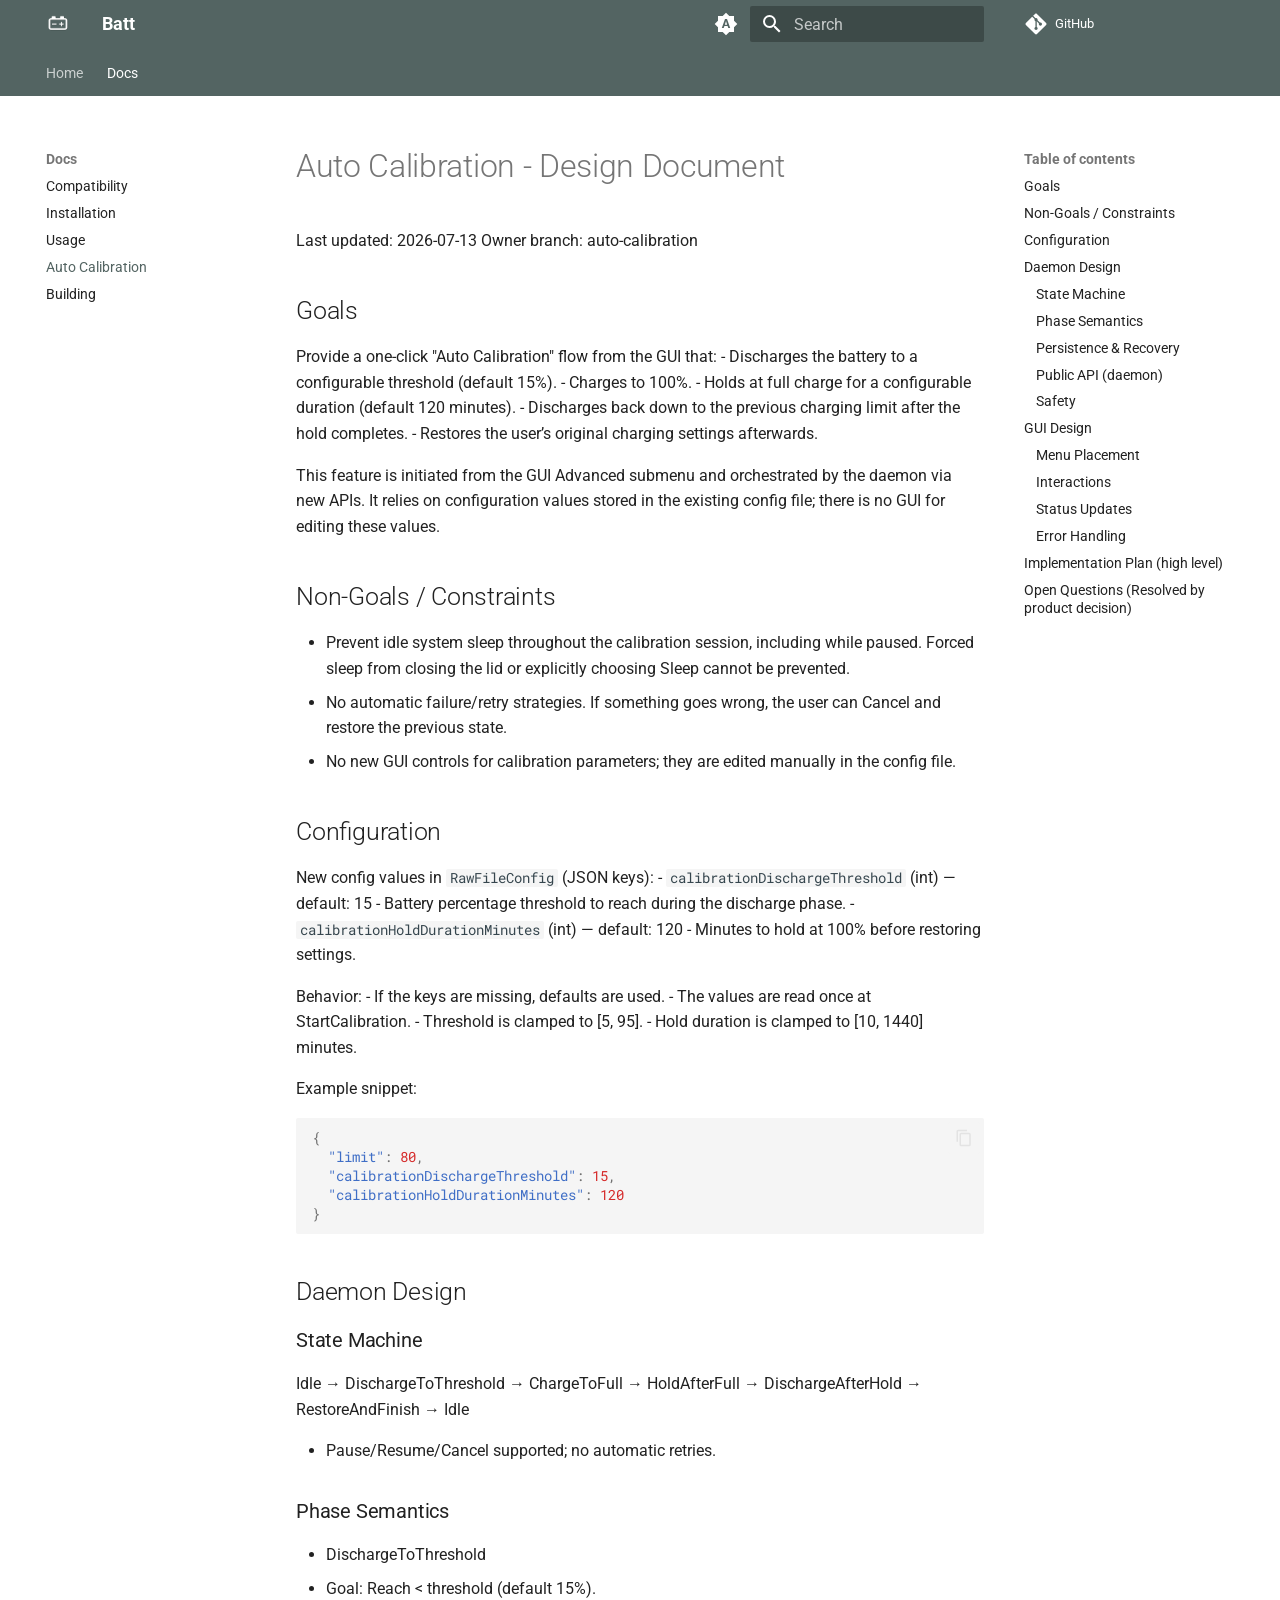
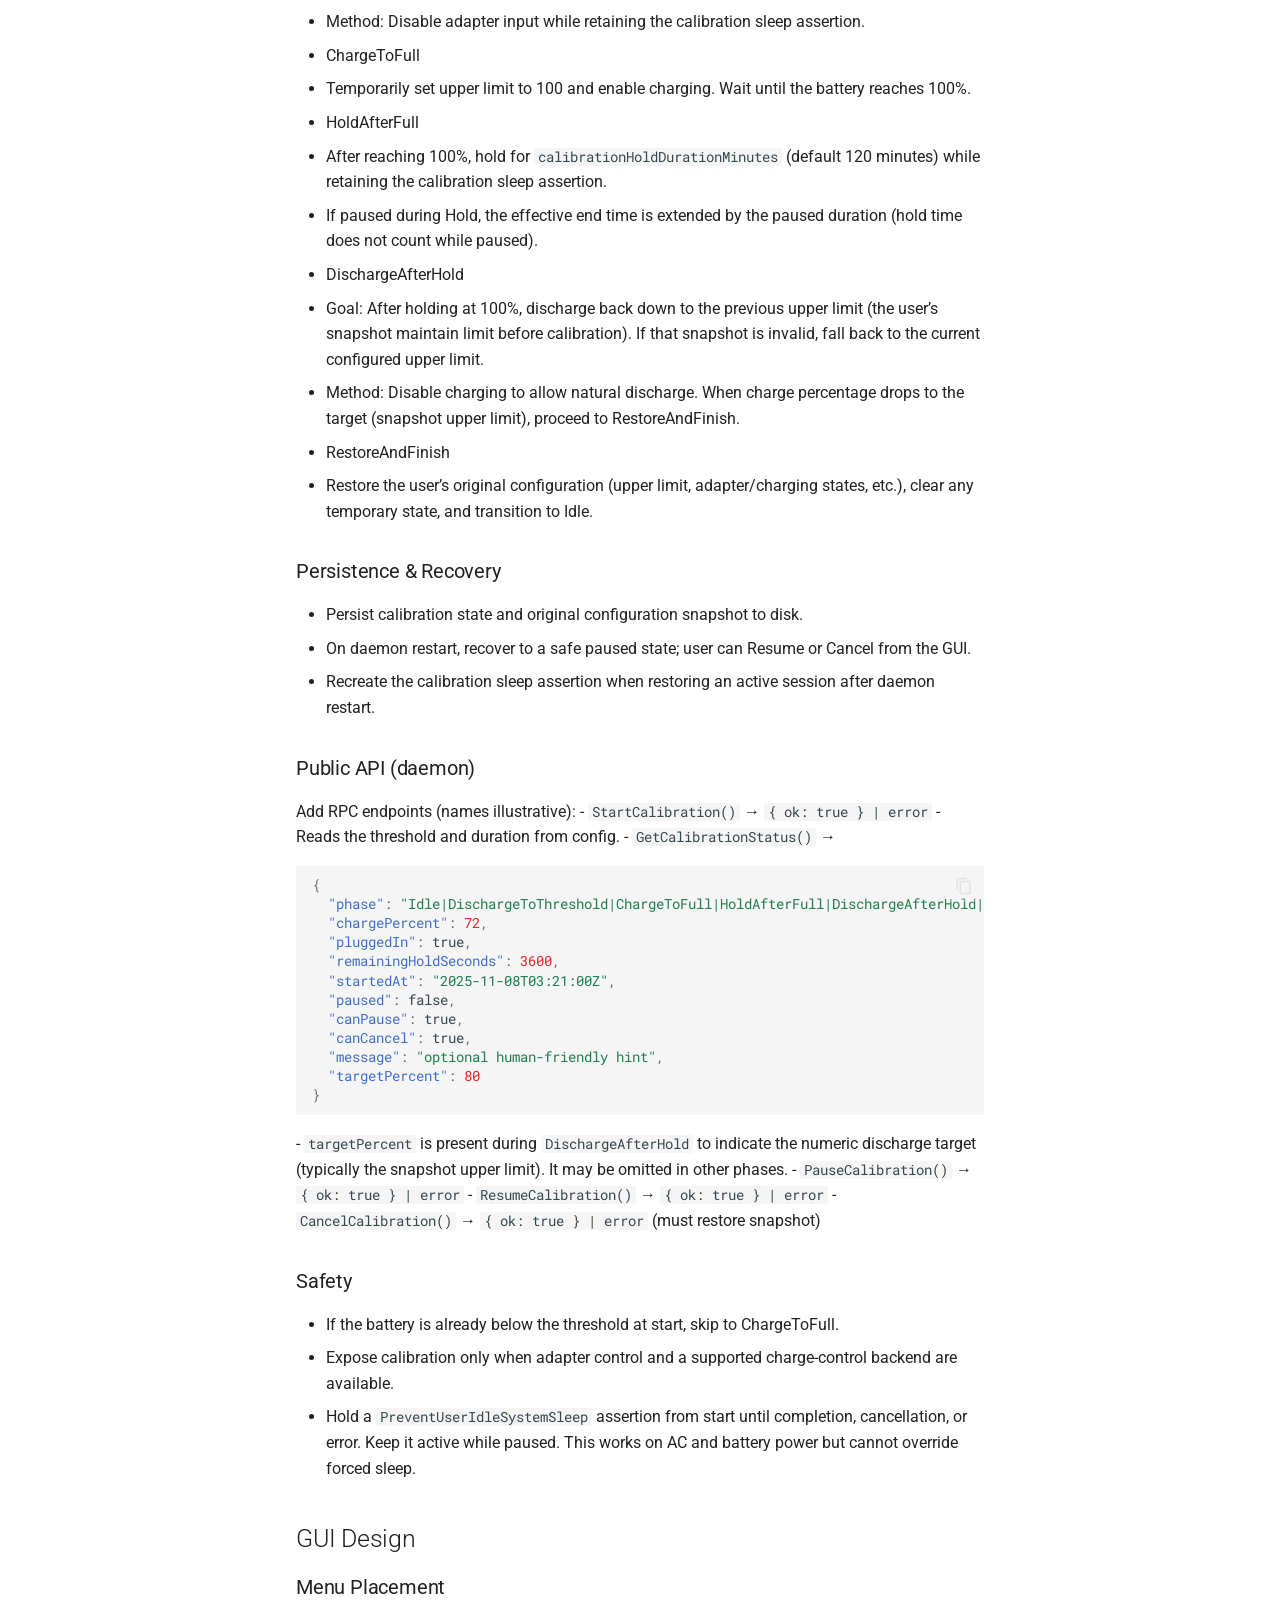
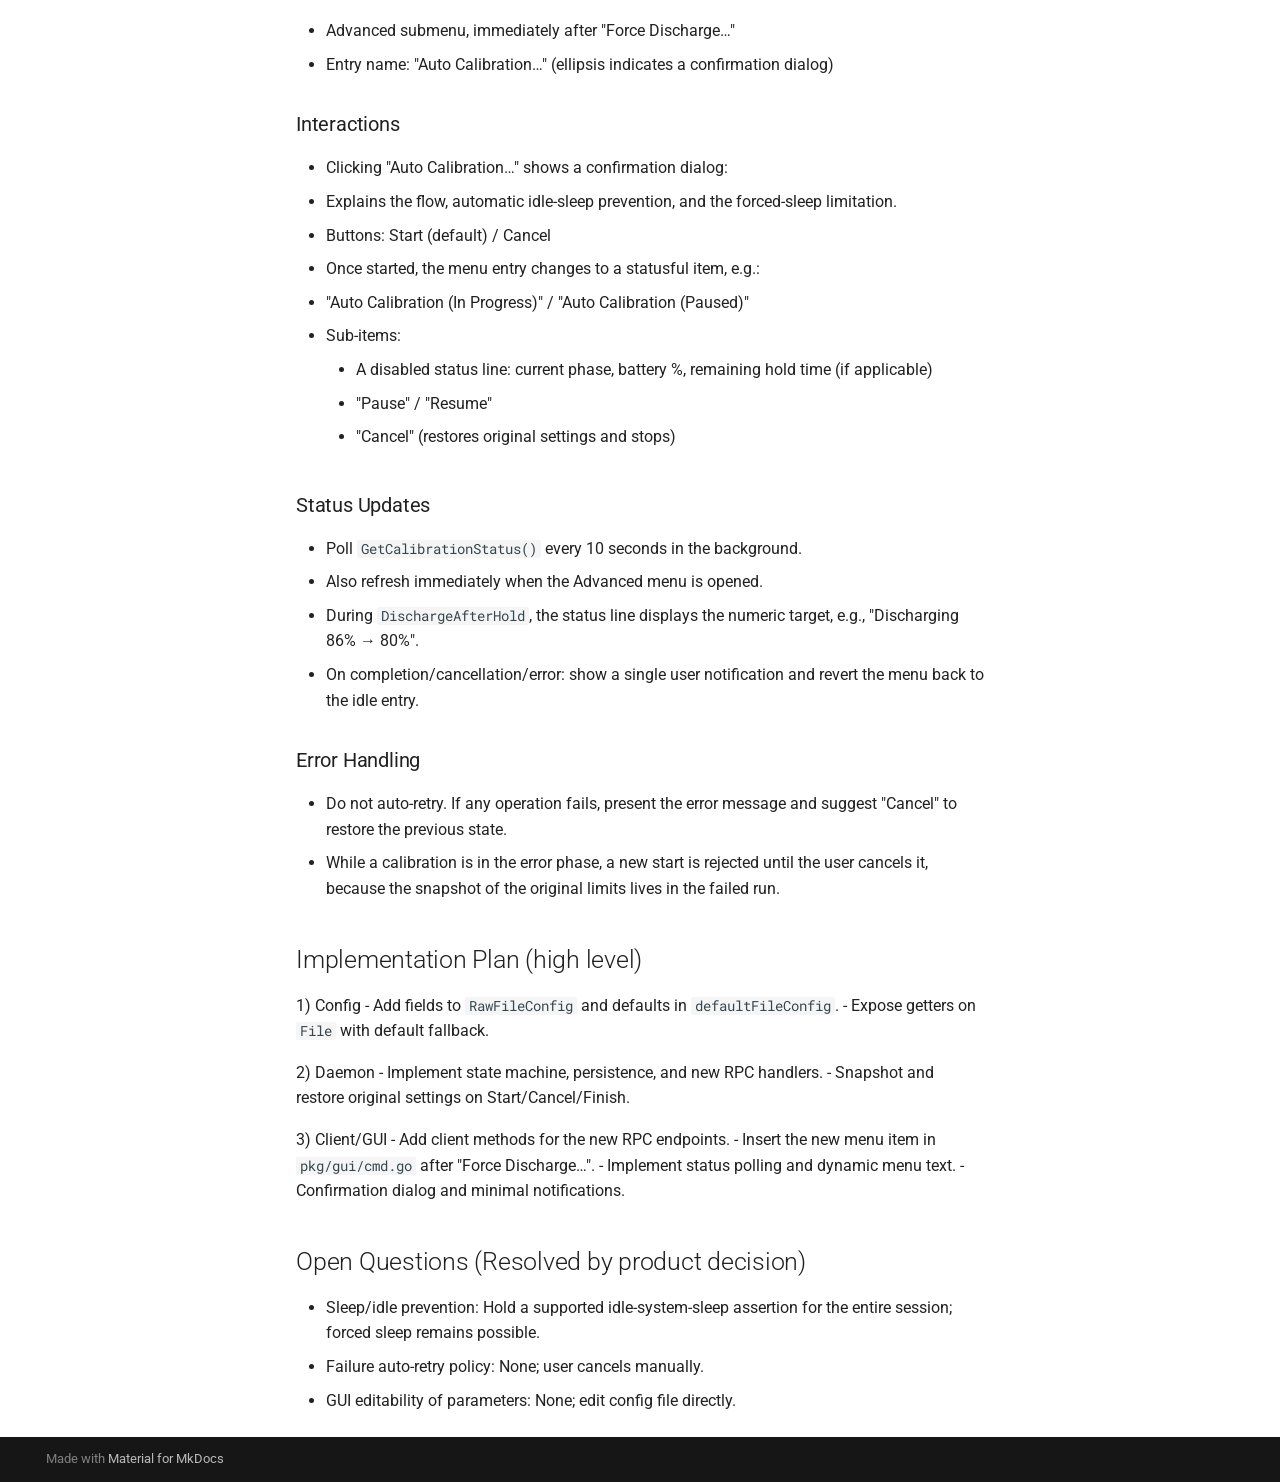
==== commit 4ac67ae8: "Deployed 2ac263c with MkDocs version: 1.6.1" ====
--- a/auto-calibration/index.html
+++ b/auto-calibration/index.html
@@ -6,7 +6,7 @@
       <meta charset="utf-8">
       <meta name="viewport" content="width=device-width,initial-scale=1">
       
-        <meta name="description" content="Batt Docs">
+        <meta name="description" content="Control and limit battery charging on Apple Silicon MacBooks.">
       
       
         <meta name="author" content="charlie0129">
--- a/assets/stylesheets/extra.css
+++ b/assets/stylesheets/extra.css
@@ -61,4 +61,4 @@
 [data-md-color-scheme="batt"] .admonition.warning > .admonition-title { background: #dd841e; }
 [data-md-color-scheme="batt"] .admonition.danger > .admonition-title { background: #b71c1c; }
 [data-md-color-scheme="batt"] .admonition.example > .admonition-title { background: #1b639a; }
-[data-md-color-scheme="batt"] .admonition.quote > .admonition-title { background: #455a64; }+[data-md-color-scheme="batt"] .admonition.quote > .admonition-title { background: #455a64; }
